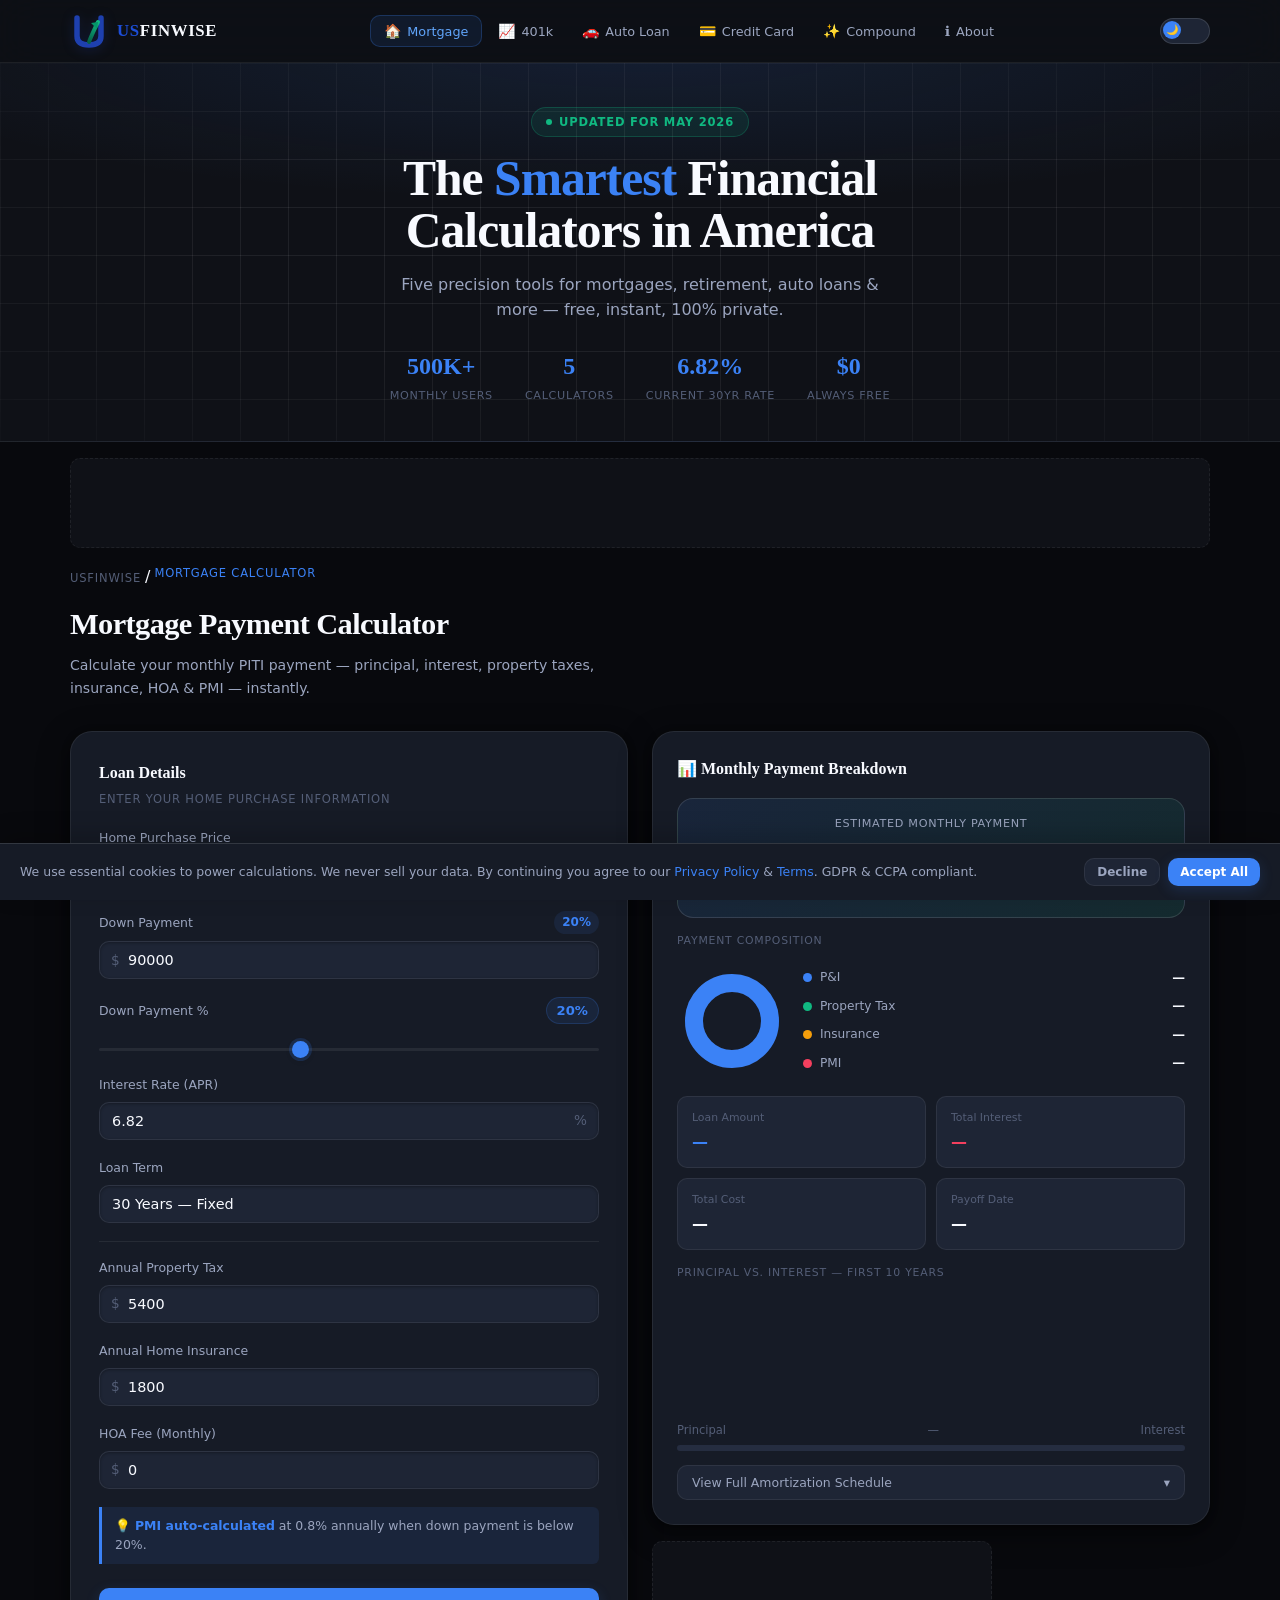
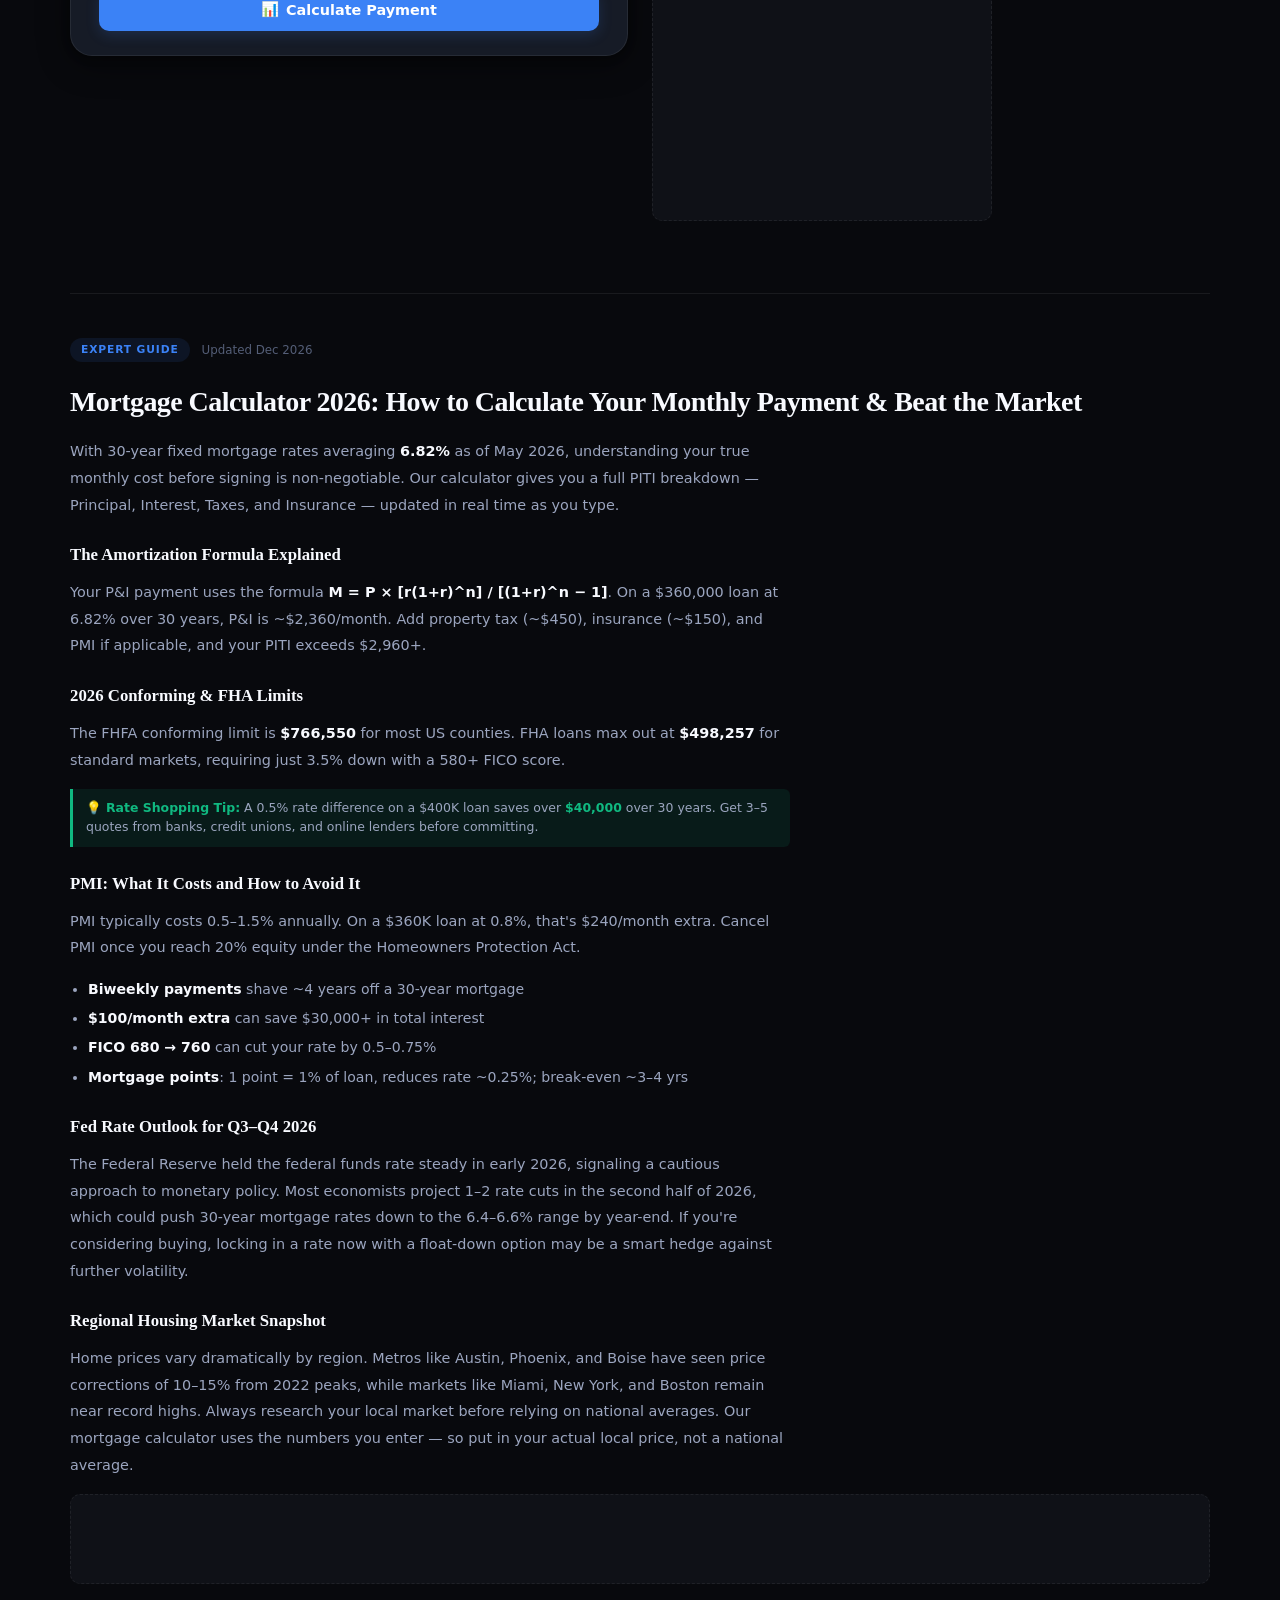
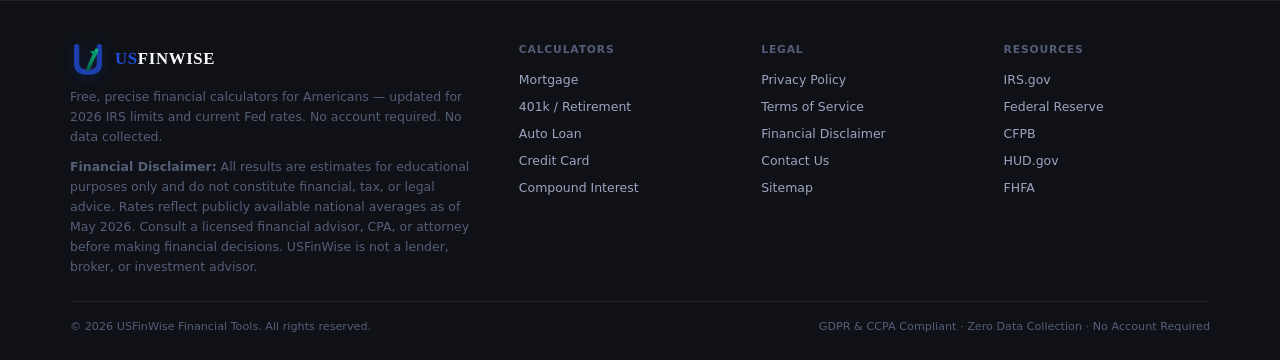
==== index.html @ 44cb0494 "fix FinancialService schema - remove invalid property" ====
<!DOCTYPE html>
<html lang="en" data-theme="dark">
<head>
<meta charset="UTF-8"/>
<link rel="dns-prefetch" href="https://www.googletagmanager.com"/>
<link rel="dns-prefetch" href="https://www.google-analytics.com"/>
<meta name="viewport" content="width=device-width,initial-scale=1.0"/>

<!-- ═══════════════════════════════════════════════════════
     SEO — Titles & descriptions updated dynamically by
     cms-bridge.js after fetching /data/site_data.json
═══════════════════════════════════════════════════════ -->
<title id="page-title">Mortgage Calculator May 2026 | USFinWise — Free US Financial Calculators</title>
<meta name="description" id="page-desc" content="Free mortgage calculator May 2026. Instant PITI payment, PMI &amp; amortization. Trusted by 500K+ Americans. No sign-up required."/>
<meta name="keywords" content="mortgage calculator 2026, 401k calculator, auto loan calculator, compound interest, credit card payoff, US financial calculator, PITI calculator, PMI calculator"/>
<meta name="robots" content="index,follow,max-snippet:-1,max-image-preview:large,max-video-preview:-1"/>
<meta name="author" content="USFinWise Financial Tools"/>
<meta name="theme-color" content="#0f1117"/>
<meta name="format-detection" content="telephone=no"/>

<!-- Open Graph -->
<meta property="og:type"        content="website"/>
<meta property="og:site_name"   content="USFinWise"/>
<meta property="og:title"       id="og-title"  content="USFinWise — Free US Financial Calculator Suite 2026"/>
<meta property="og:description" content="5-in-1 calculator suite: mortgage, 401k, auto loan, credit card payoff &amp; compound interest — free, instant, private."/>
<meta property="og:url"         content="https://usfinwise.com/"/>
<meta property="og:image"       content="https://usfinwise.com/og-image.png"/>
<meta property="og:image:width" content="1200"/>
<meta property="og:image:height"content="630"/>
<meta property="og:locale"      content="en_US"/>

<!-- Twitter Card -->
<meta name="twitter:card"        content="summary_large_image"/>
<meta name="twitter:site"        content="@usfinwise"/>
<meta name="twitter:creator"     content="@usfinwise"/>
<meta name="twitter:title"       id="tw-title" content="Free US Financial Calculators 2026 | USFinWise"/>
<meta name="twitter:description" content="Mortgage, 401k, auto loan, credit card &amp; compound interest — free, instant, no sign-up."/>
<meta name="twitter:image"       content="https://usfinwise.com/og-image.png"/>

<link rel="canonical" href="https://usfinwise.com/"/>
<link rel="sitemap" type="application/xml" title="Sitemap" href="/sitemap.xml"/>

<!-- ═══════════════════════════════════════════════════════
     STATIC JSON-LD — All 7 schemas. Static = Googlebot
     reads them without JS. Dynamic schema-inject updated
     per tab by calculator.js via updateSchema().
═══════════════════════════════════════════════════════ -->
<script type="application/ld+json">
{"@context":"https://schema.org","@type":"WebSite","name":"USFinWise","url":"https://usfinwise.com/","description":"Free US financial calculator suite — mortgage, 401k, auto loan, credit card payoff, compound interest.","inLanguage":"en-US","potentialAction":{"@type":"SearchAction","target":"https://usfinwise.com/?q={search_term_string}","query-input":"required name=search_term_string"}}
</script>
<script type="application/ld+json">
{"@context":"https://schema.org","@type":"Organization","name":"USFinWise Financial Tools","url":"https://usfinwise.com/","logo":"https://usfinwise.com/images/logo.png","sameAs":["https://twitter.com/usfinwise","https://linkedin.com/company/usfinwise","https://facebook.com/usfinwise"],"contactPoint":{"@type":"ContactPoint","contactType":"customer support","email":"hello@usfinwise.com","availableLanguage":"English"}}
</script>
<script type="application/ld+json">
{"@context":"https://schema.org","@type":"FinancialService","name":"USFinWise Financial Calculator Suite","url":"https://usfinwise.com/","description":"Free 5-in-1 US financial calculator suite: mortgage, 401k retirement, auto loan, credit card payoff, and compound interest. Updated May 2026.","areaServed":{"@type":"Country","name":"United States"},"hasOfferCatalog":{"@type":"OfferCatalog","name":"Financial Calculators","itemListElement":[{"@type":"Offer","itemOffered":{"@type":"Service","name":"Mortgage Calculator","url":"https://usfinwise.com/#mortgage"}},{"@type":"Offer","itemOffered":{"@type":"Service","name":"401k Retirement Calculator","url":"https://usfinwise.com/#retirement"}},{"@type":"Offer","itemOffered":{"@type":"Service","name":"Auto Loan Calculator","url":"https://usfinwise.com/#auto"}},{"@type":"Offer","itemOffered":{"@type":"Service","name":"Credit Card Payoff Calculator","url":"https://usfinwise.com/#credit-card"}},{"@type":"Offer","itemOffered":{"@type":"Service","name":"Compound Interest Calculator","url":"https://usfinwise.com/#compound"}}]}}
</script>
<script type="application/ld+json">
{"@context":"https://schema.org","@type":"SoftwareApplication","name":"USFinWise Financial Calculator Suite","url":"https://usfinwise.com/","applicationCategory":"FinanceApplication","operatingSystem":"Web, iOS, Android","offers":{"@type":"Offer","price":"0","priceCurrency":"USD"},"aggregateRating":{"@type":"AggregateRating","ratingValue":"4.9","ratingCount":"12847","bestRating":"5","worstRating":"1"},"author":{"@type":"Organization","name":"USFinWise Financial Tools"},"datePublished":"2024-01-01","dateModified":"2026-05-01","description":"Free 5-in-1 financial calculator suite for the US market.","featureList":["Mortgage PITI calculator with amortization schedule","401k retirement projection with employer match","Auto loan calculator with trade-in and sales tax","Credit card payoff with interest savings comparison","Compound interest visualizer with Rule of 72"]}
</script>
<script type="application/ld+json">
{"@context":"https://schema.org","@type":"FAQPage","mainEntity":[{"@type":"Question","name":"What is the current 30-year fixed mortgage rate in 2026?","acceptedAnswer":{"@type":"Answer","text":"The national average 30-year fixed mortgage rate is approximately 6.82% as of May 2026 per Freddie Mac PMMS. Your actual rate varies by credit score, down payment, and lender."}},{"@type":"Question","name":"How do I calculate my monthly mortgage payment?","acceptedAnswer":{"@type":"Answer","text":"Use M = P × [r(1+r)^n] / [(1+r)^n − 1], where P is the principal, r is monthly rate (APR ÷ 12), and n is total payments. Add monthly property tax, insurance, and PMI for full PITI."}},{"@type":"Question","name":"What is PMI and when is it required?","acceptedAnswer":{"@type":"Answer","text":"Private Mortgage Insurance is required when your down payment is below 20%. PMI runs 0.5–1.5% of the loan annually and can be cancelled once you reach 20% equity."}},{"@type":"Question","name":"What is the 2026 conforming loan limit?","acceptedAnswer":{"@type":"Answer","text":"The FHFA conforming loan limit for 2026 is $766,550 for most US counties. High-cost areas may reach $1,149,825. Loans above these limits are jumbo loans."}},{"@type":"Question","name":"What is the 2026 401k contribution limit?","acceptedAnswer":{"@type":"Answer","text":"The IRS 401(k) employee contribution limit for 2026 is $23,000. Workers 50+ may add a $7,500 catch-up for a $30,500 total. Combined employer + employee limit is $69,000."}}]}
</script>
<script type="application/ld+json" id="schema-breadcrumb">
{"@context":"https://schema.org","@type":"BreadcrumbList","itemListElement":[{"@type":"ListItem","position":1,"name":"USFinWise","item":"https://usfinwise.com/"},{"@type":"ListItem","position":2,"name":"Mortgage Calculator","item":"https://usfinwise.com/#mortgage"}]}
</script>
<script type="application/ld+json" id="schema-inject">
{"@context":"https://schema.org","@type":["WebApplication","FinancialService"],"name":"Mortgage Calculator 2026","url":"https://usfinwise.com/#mortgage","applicationCategory":"FinanceApplication","operatingSystem":"Web","offers":{"@type":"Offer","price":"0","priceCurrency":"USD"},"description":"Free US mortgage calculator 2026. Calculate monthly PITI, PMI, HOA, and amortization.","dateModified":"2026-05-01"}
</script>

<!-- ═══════════════════════════════════════════════════════
     FONTS — Non-blocking preload (prevents render-blocking)
═══════════════════════════════════════════════════════ -->

<!-- ═══════════════════════════════════════════════════════
     NETLIFY IDENTITY WIDGET
     MUST be in <head> to intercept invite/confirm hash tokens
     before the page finishes loading. Body placement = broken.
═══════════════════════════════════════════════════════ -->

<!-- ═══════════════════════════════════════════════════════
     MAIN STYLESHEET
═══════════════════════════════════════════════════════ -->
<link rel="stylesheet" href="assets/css/style.css"/>

</head>
<body>

<!-- ═══════════════════════════════════════════════════════
     SITE CONFIGURATION — Edit here, nowhere else.
     Read by both cms-bridge.js and calculator.js.
     CMS values always override these defaults at runtime.
═══════════════════════════════════════════════════════ -->
<script>
const CONFIG = {
  siteName:    "USFinWise",
  siteUrl:     "https://usfinwise.com",
  siteTagline: "Free US Financial Calculator Suite",
  adsense:     "ca-pub-XXXXXXXXXXXXXXXX", /* ← Replace with your AdSense Publisher ID */
  defaultRates: {
    mortgage:    6.82,   /* 30-yr fixed national avg, May 2026 */
    auto:        7.10,   /* new-car APR avg, May 2026          */
    creditCard:  24.99,  /* avg APR, May 2026                  */
    savings:     5.10,   /* HYSA avg, May 2026                 */
  },
  social: {
    twitter:   "https://twitter.com/usfinwise",
    linkedin:  "https://linkedin.com/company/usfinwise",
    facebook:  "https://facebook.com/usfinwise",
  },
  limits: { /* IRS 2026 figures — updated by Decap CMS each November */
    k401limit:    23000,
    k401catchup:  30500,
    iraLimit:     7000,
    hsaSingle:    4300,
    hsaFamily:    8550,
    conforming:   766550,
    fhaStd:       498257,
  },
};
</script>

<!-- ═══════════════════════════════════════════════════════
     COOKIE CONSENT BANNER (GDPR / CCPA)
═══════════════════════════════════════════════════════ -->
<div id="cookie" role="dialog" aria-label="Cookie consent" aria-live="polite">
  <p>
    We use essential cookies to power calculations. We never sell your data.
    By continuing you agree to our
    <a href="#" onclick="openLegal('privacy');return false">Privacy Policy</a> &amp;
    <a href="#" onclick="openLegal('terms');return false">Terms</a>.
    GDPR &amp; CCPA compliant.
  </p>
  <div class="cookie-btns">
    <button class="btn btn-ghost btn-sm" onclick="dismissCookie('reject')" aria-label="Decline optional cookies">Decline</button>
    <button class="btn btn-primary btn-sm" style="width:auto;margin:0" onclick="dismissCookie('accept')" aria-label="Accept all cookies">Accept All</button>
  </div>
</div>

<!-- ═══════════════════════════════════════════════════════
     NAVIGATION
═══════════════════════════════════════════════════════ -->
<nav id="navbar" role="navigation" aria-label="Main navigation">
  <div class="container nav-wrap">

    <!-- Logo -->
    <a class="logo" href="/" aria-label="USFinWise — Free US Financial Calculators">
      <svg class="logo-svg" width="38" height="38" viewBox="0 0 38 38" fill="none"
        xmlns="http://www.w3.org/2000/svg" role="img" aria-hidden="true">
        <title>USFinWise logo</title>
        <path d="M7 6 L7 24 Q7 33 19 33 Q31 33 31 24 L31 6"
          stroke="#1e40af" stroke-width="5.5" stroke-linecap="round" fill="none"/>
        <path d="M19 30 Q22 22 28 10"
          stroke="url(#nav-arrow-grad)" stroke-width="4" stroke-linecap="round" fill="none"/>
        <polygon points="28,10 21,11 27,17" fill="#059669"/>
        <defs>
          <linearGradient id="nav-arrow-grad" x1="19" y1="30" x2="28" y2="10" gradientUnits="userSpaceOnUse">
            <stop offset="0%" stop-color="#065f46"/>
            <stop offset="100%" stop-color="#10b981"/>
          </linearGradient>
        </defs>
      </svg>
      <div class="logo-text-wrap">
        <span class="logo-name"><span class="logo-us">US</span>FINWISE</span>
      </div>
    </a>

    <!-- Hamburger (mobile) -->
    <button class="hamburger" id="hbg" aria-label="Open navigation menu"
      aria-expanded="false" aria-controls="navTabs">
      <svg width="22" height="22" viewBox="0 0 22 22" fill="none" stroke="currentColor"
        stroke-width="1.8" stroke-linecap="round" aria-hidden="true" focusable="false">
        <title>Menu</title>
        <line x1="2" y1="6"  x2="20" y2="6"/>
        <line x1="2" y1="11" x2="20" y2="11"/>
        <line x1="2" y1="16" x2="20" y2="16"/>
      </svg>
    </button>

    <!-- Tab navigation -->
    <div class="nav-tabs" id="navTabs" role="tablist" aria-label="Calculator tools">
      <button class="nav-tab active" role="tab" aria-selected="true"
        data-tool="mortgage" onclick="openTool('mortgage',this)">
        <span class="t-ico" aria-hidden="true">🏠</span> Mortgage
      </button>
      <button class="nav-tab" role="tab" aria-selected="false"
        data-tool="ret" onclick="openTool('ret',this)">
        <span class="t-ico" aria-hidden="true">📈</span> 401k
      </button>
      <button class="nav-tab" role="tab" aria-selected="false"
        data-tool="auto" onclick="openTool('auto',this)">
        <span class="t-ico" aria-hidden="true">🚗</span> Auto Loan
      </button>
      <button class="nav-tab" role="tab" aria-selected="false"
        data-tool="cc" onclick="openTool('cc',this)">
        <span class="t-ico" aria-hidden="true">💳</span> Credit Card
      </button>
      <button class="nav-tab" role="tab" aria-selected="false"
        data-tool="ci" onclick="openTool('ci',this)">
        <span class="t-ico" aria-hidden="true">✨</span> Compound
      </button>
      <button class="nav-tab" role="tab" aria-selected="false"
        data-tool="about" onclick="openTool('about',this)">
        <span class="t-ico" aria-hidden="true">ℹ️</span> About
      </button>
    </div>

    <!-- Theme toggle -->
    <div class="nav-right">
      <label class="toggle-pill" aria-label="Toggle dark / light mode">
        <input type="checkbox" id="themeChk" onchange="toggleTheme()"/>
        <div class="toggle-track"></div>
        <div class="toggle-thumb" aria-hidden="true">
          <span id="themeIco">🌙</span>
        </div>
      </label>
    </div>

  </div>
</nav>

<!-- ═══════════════════════════════════════════════════════
     HERO
═══════════════════════════════════════════════════════ -->
<header class="hero" role="banner">
  <div class="container hero-inner">
    <div class="freshness-badge" role="note" aria-label="Content freshness">
      <span class="freshness-dot" aria-hidden="true"></span>
      <span id="freshnessText">Updated for May 2026</span>
    </div>
    <h1>The <span class="hl">Smartest</span> Financial<br>Calculators in America</h1>
    <p class="hero-sub" id="hero-subheading">
      Five precision tools for mortgages, retirement, auto loans &amp; more — free, instant, 100% private.
    </p>
    <dl class="hero-kpis" aria-label="Platform highlights">
      <div class="kpi" role="group" aria-label="Monthly users">
        <dt class="kpi-n" id="heroUsers">500K+</dt>
        <dd class="kpi-l">Monthly Users</dd>
      </div>
      <div class="kpi" role="group" aria-label="Number of calculators">
        <dt class="kpi-n">5</dt>
        <dd class="kpi-l">Calculators</dd>
      </div>
      <div class="kpi" role="group" aria-label="Current 30-year mortgage rate">
        <dt class="kpi-n" id="heroRate">6.82%</dt>
        <dd class="kpi-l">Current 30yr Rate</dd>
      </div>
      <div class="kpi" role="group" aria-label="Cost to use">
        <dt class="kpi-n">$0</dt>
        <dd class="kpi-l">Always Free</dd>
      </div>
    </dl>
  </div>
</header>

<!-- ADSENSE_ZONE_1 (Top Leaderboard 728×90) -->
<!-- <ins class="adsbygoogle" data-ad-client="ca-pub-XXXXXXXXXXXXXXXX" data-ad-slot="SLOT_TOP" data-ad-format="auto" data-full-width-responsive="true"></ins><script>(adsbygoogle=window.adsbygoogle||[]).push({});</script> -->
<div class="container">
  <div class="ad-zone" aria-hidden="true"><!-- ADSENSE_ZONE_1 — Leaderboard 728×90 --></div>
</div>

<!-- ═══════════════════════════════════════════════════════
     MAIN — 5-in-1 Calculator Suite
═══════════════════════════════════════════════════════ -->
<main class="container" id="main" role="main">

<!-- ────────────────────────────────────────────────────
     TOOL 1: MORTGAGE CALCULATOR
──────────────────────────────────────────────────── -->
<section id="t-mortgage" class="tool active" role="tabpanel" aria-labelledby="tab-mortgage">
  <div class="tool-header">
    <nav class="bc" aria-label="Breadcrumb">
      <ol>
        <li><a href="/">USFinWise</a></li>
        <li aria-hidden="true"> / </li>
        <li aria-current="page">Mortgage Calculator</li>
      </ol>
    </nav>
    <h2 id="tab-mortgage">Mortgage Payment Calculator</h2>
    <p>Calculate your monthly PITI payment — principal, interest, property taxes, insurance, HOA &amp; PMI — instantly.</p>
  </div>

  <div class="grid-2">
    <!-- INPUT CARD -->
    <div class="card">
      <h3 class="card-hd">Loan Details</h3>
      <p class="card-sub">Enter your home purchase information</p>

      <div class="field">
        <div class="field-label"><label for="m-price">Home Purchase Price</label></div>
        <div class="inp-wrap has-pre">
          <span class="inp-pre" aria-hidden="true">$</span>
          <input type="number" id="m-price" value="450000" min="50000" max="5000000" step="1000"
            aria-label="Home purchase price in dollars"
            oninput="syncDownPct()"/>
        </div>
      </div>

      <div class="field">
        <div class="field-label">
          <label for="m-down">Down Payment</label>
          <span class="unit" id="m-down-pct-display" aria-live="polite" aria-label="Down payment percentage">20%</span>
        </div>
        <div class="inp-wrap has-pre">
          <span class="inp-pre" aria-hidden="true">$</span>
          <input type="number" id="m-down" value="90000" min="0" step="500"
            aria-label="Down payment in dollars"
            oninput="syncFromDown()"/>
        </div>
      </div>

      <div class="slider-field">
        <div class="slider-header">
          <label class="slider-label" for="m-dp-sl" id="dp-sl-label">Down Payment %</label>
          <span class="slider-val" id="m-dp-pct-sl" aria-live="polite">20%</span>
        </div>
        <input type="range" id="m-dp-sl" min="0" max="50" step="0.5" value="20"
          aria-labelledby="dp-sl-label"
          aria-valuemin="0" aria-valuemax="50" aria-valuenow="20" aria-valuetext="20 percent"
          oninput="syncFromSlider()"/>
      </div>

      <div class="field">
        <div class="field-label"><label for="m-rate">Interest Rate (APR)</label></div>
        <div class="inp-wrap has-suf">
          <input type="number" id="m-rate" value="6.82" min="0.5" max="25" step="0.05"
            aria-label="Annual mortgage interest rate as a percentage"
            />
          <span class="inp-suf" aria-hidden="true">%</span>
        </div>
      </div>

      <div class="field">
        <div class="field-label"><label for="m-term">Loan Term</label></div>
        <select id="m-term" aria-label="Mortgage loan term" >
          <option value="30" selected>30 Years — Fixed</option>
          <option value="20">20 Years — Fixed</option>
          <option value="15">15 Years — Fixed</option>
          <option value="10">10 Years — Fixed</option>
        </select>
      </div>

      <div class="divider" role="separator"></div>

      <div class="field">
        <div class="field-label"><label for="m-tax">Annual Property Tax</label></div>
        <div class="inp-wrap has-pre">
          <span class="inp-pre" aria-hidden="true">$</span>
          <input type="number" id="m-tax" value="5400" min="0" step="100"
            aria-label="Annual property tax in dollars" />
        </div>
      </div>

      <div class="field">
        <div class="field-label"><label for="m-ins">Annual Home Insurance</label></div>
        <div class="inp-wrap has-pre">
          <span class="inp-pre" aria-hidden="true">$</span>
          <input type="number" id="m-ins" value="1800" min="0" step="50"
            aria-label="Annual homeowner's insurance in dollars" />
        </div>
      </div>

      <div class="field">
        <div class="field-label"><label for="m-hoa">HOA Fee (Monthly)</label></div>
        <div class="inp-wrap has-pre">
          <span class="inp-pre" aria-hidden="true">$</span>
          <input type="number" id="m-hoa" value="0" min="0" step="10"
            aria-label="Monthly HOA fee in dollars" />
        </div>
      </div>

      <div class="tip" role="note">
        <span aria-hidden="true">💡</span>
        <strong>PMI auto-calculated</strong> at 0.8% annually when down payment is below 20%.
      </div>

      <button class="btn btn-primary mt-3" onclick="calcMortgage()" aria-label="Calculate mortgage payment">
        <span aria-hidden="true">📊</span> Calculate Payment
      </button>
    </div>

    <!-- RESULTS PANEL -->
    <div>
      <div class="results" id="m-results" aria-live="polite" aria-atomic="false" aria-label="Mortgage calculation results">
        <h3 class="results-label"><span aria-hidden="true">📊</span> Monthly Payment Breakdown</h3>

        <div class="res-primary">
          <div class="res-label">Estimated Monthly Payment</div>
          <div class="res-amount" id="m-monthly" aria-label="Monthly payment total">$—</div>
          <div class="res-sub">Principal · Interest · Tax · Insurance</div>
        </div>

        <!-- Donut chart -->
        <div class="chart-section">
          <h4 class="chart-title">Payment Composition</h4>
          <div class="donut-row">
            <svg class="donut-svg" width="110" height="110" viewBox="0 0 110 110"
              role="img" aria-labelledby="donut-chart-title donut-chart-desc">
              <title id="donut-chart-title">Mortgage payment breakdown</title>
              <desc id="donut-chart-desc">Donut chart showing proportion of principal &amp; interest, property tax, insurance, and PMI in your monthly mortgage payment.</desc>
              <circle cx="55" cy="55" r="38" fill="none" stroke="var(--bg4)" stroke-width="18" aria-hidden="true"/>
              <circle id="d-pi"  cx="55" cy="55" r="38" fill="none" stroke="var(--acc)" stroke-width="18" stroke-dasharray="238.76" stroke-dashoffset="0"      stroke-linecap="butt" transform="rotate(-90 55 55)" style="transition:stroke-dashoffset .5s var(--ease)" aria-hidden="true"/>
              <circle id="d-tax" cx="55" cy="55" r="38" fill="none" stroke="var(--grn)" stroke-width="18" stroke-dasharray="238.76" stroke-dashoffset="238.76" stroke-linecap="butt" transform="rotate(-90 55 55)" style="transition:stroke-dashoffset .5s var(--ease)" aria-hidden="true"/>
              <circle id="d-ins" cx="55" cy="55" r="38" fill="none" stroke="var(--ylw)" stroke-width="18" stroke-dasharray="238.76" stroke-dashoffset="238.76" stroke-linecap="butt" transform="rotate(-90 55 55)" style="transition:stroke-dashoffset .5s var(--ease)" aria-hidden="true"/>
              <circle id="d-pmi" cx="55" cy="55" r="38" fill="none" stroke="var(--red)" stroke-width="18" stroke-dasharray="238.76" stroke-dashoffset="238.76" stroke-linecap="butt" transform="rotate(-90 55 55)" style="transition:stroke-dashoffset .5s var(--ease)" aria-hidden="true"/>
            </svg>
            <dl class="donut-legend" aria-label="Payment breakdown legend">
              <div class="leg-item"><div class="leg-dot" style="background:var(--acc)" aria-label="Blue: Principal and Interest"></div><dt class="leg-text">P&amp;I</dt><dd class="leg-val" id="l-pi">—</dd></div>
              <div class="leg-item"><div class="leg-dot" style="background:var(--grn)" aria-label="Green: Property Tax"></div><dt class="leg-text">Property Tax</dt><dd class="leg-val" id="l-tax">—</dd></div>
              <div class="leg-item"><div class="leg-dot" style="background:var(--ylw)" aria-label="Yellow: Insurance"></div><dt class="leg-text">Insurance</dt><dd class="leg-val" id="l-ins">—</dd></div>
              <div class="leg-item"><div class="leg-dot" style="background:var(--red)" aria-label="Red: PMI"></div><dt class="leg-text">PMI</dt><dd class="leg-val" id="l-pmi">—</dd></div>
            </dl>
          </div>
        </div>

        <dl class="stats-grid" aria-label="Mortgage summary">
          <div class="stat"><dt class="stat-label">Loan Amount</dt><dd class="stat-value blue" id="m-loan">—</dd></div>
          <div class="stat"><dt class="stat-label">Total Interest</dt><dd class="stat-value red" id="m-total-int">—</dd></div>
          <div class="stat"><dt class="stat-label">Total Cost</dt><dd class="stat-value" id="m-total-cost">—</dd></div>
          <div class="stat"><dt class="stat-label">Payoff Date</dt><dd class="stat-value" id="m-payoff-date">—</dd></div>
        </dl>

        <!-- Bar chart -->
        <div class="chart-section">
          <h4 class="chart-title">Principal vs. Interest — First 10 Years</h4>
          <div class="bar-chart-wrap">
            <div class="bar-row" id="m-bar-row" role="img" aria-label="Annual principal vs interest bar chart"></div>
            <div class="bar-xl" id="m-bar-xl" aria-hidden="true"></div>
          </div>
        </div>

        <!-- Progress bar -->
        <div class="prog-wrap">
          <div class="prog-header" aria-hidden="true">
            <span>Principal</span><span id="m-prin-pct">—</span><span>Interest</span>
          </div>
          <div class="prog-bar" id="m-prog-bar-wrap" role="progressbar"
            aria-label="Principal as percentage of total cost"
            aria-valuenow="0" aria-valuemin="0" aria-valuemax="100">
            <div class="prog-fill" id="m-prin-bar" style="width:0%"></div>
          </div>
        </div>

        <!-- Amortization schedule -->
        <button class="amort-toggle mt-3" id="m-amort-btn"
          onclick="toggleAmort()" aria-expanded="false" aria-controls="m-amort-wrap">
          <span>View Full Amortization Schedule</span>
          <span id="m-amort-arrow" aria-hidden="true">▾</span>
        </button>
        <div class="amort-wrap hide" id="m-amort-wrap" role="region" aria-label="Month-by-month amortization schedule">
          <table aria-label="Amortization schedule">
            <thead>
              <tr>
                <th scope="col" abbr="Month">#</th>
                <th scope="col">Payment</th>
                <th scope="col">Principal</th>
                <th scope="col">Interest</th>
                <th scope="col">Balance</th>
              </tr>
            </thead>
            <tbody id="m-amort-body"></tbody>
          </table>
        </div>
      </div>

      <!-- ADSENSE_ZONE_2 (Rectangle 336×280) -->
      <!-- <ins class="adsbygoogle" data-ad-client="ca-pub-XXXXXXXXXXXXXXXX" data-ad-slot="SLOT_MID" data-ad-format="rectangle"></ins><script>(adsbygoogle=window.adsbygoogle||[]).push({});</script> -->
      <div class="ad-zone mt-4" aria-hidden="true" style="max-width:340px;min-height:280px"><!-- ADSENSE_ZONE_2 —  Rectangle 336×280 --></div>
    </div>
  </div><!-- /grid-2 -->

  <!-- SEO Article — Mortgage -->
  <article class="seo-art" aria-label="Mortgage calculator expert guide">
    <div class="art-meta">
      <span class="art-tag">Expert Guide</span>
      <time class="art-date" id="m-art-date" datetime="2026-05-01">Updated May 2026 · 9 min read</time>
    </div>
    <h2 class="art-title">Mortgage Calculator 2026: How to Calculate Your Monthly Payment &amp; Beat the Market</h2>
    <div class="art-body">
      <p>With 30-year fixed mortgage rates averaging <strong>6.82%</strong> as of May 2026, understanding your true monthly cost before signing is non-negotiable. Our calculator gives you a full PITI breakdown — Principal, Interest, Taxes, and Insurance — updated in real time as you type.</p>
      <h3>The Amortization Formula Explained</h3>
      <p>Your P&amp;I payment uses the formula <strong>M = P × [r(1+r)^n] / [(1+r)^n − 1]</strong>. On a $360,000 loan at 6.82% over 30 years, P&amp;I is ~$2,360/month. Add property tax (~$450), insurance (~$150), and PMI if applicable, and your PITI exceeds $2,960+.</p>
      <h3>2026 Conforming &amp; FHA Limits</h3>
      <p>The FHFA conforming limit is <strong>$766,550</strong> for most US counties. FHA loans max out at <strong>$498,257</strong> for standard markets, requiring just 3.5% down with a 580+ FICO score.</p>
      <div class="tip green" role="note">
        <span aria-hidden="true">💡</span>
        <strong>Rate Shopping Tip:</strong> A 0.5% rate difference on a $400K loan saves over <strong>$40,000</strong> over 30 years. Get 3–5 quotes from banks, credit unions, and online lenders before committing.
      </div>
      <h3>PMI: What It Costs and How to Avoid It</h3>
      <p>PMI typically costs 0.5–1.5% annually. On a $360K loan at 0.8%, that's $240/month extra. Cancel PMI once you reach 20% equity under the Homeowners Protection Act.</p>
      <ul>
        <li><strong>Biweekly payments</strong> shave ~4 years off a 30-year mortgage</li>
        <li><strong>$100/month extra</strong> can save $30,000+ in total interest</li>
        <li><strong>FICO 680 → 760</strong> can cut your rate by 0.5–0.75%</li>
        <li><strong>Mortgage points</strong>: 1 point = 1% of loan, reduces rate ~0.25%; break-even ~3–4 yrs</li>
      </ul>
      <h3>Fed Rate Outlook for Q3–Q4 2026</h3>
      <p>The Federal Reserve held the federal funds rate steady in early 2026, signaling a cautious approach to monetary policy. Most economists project 1–2 rate cuts in the second half of 2026, which could push 30-year mortgage rates down to the 6.4–6.6% range by year-end. If you're considering buying, locking in a rate now with a float-down option may be a smart hedge against further volatility.</p>
      <h3>Regional Housing Market Snapshot</h3>
      <p>Home prices vary dramatically by region. Metros like Austin, Phoenix, and Boise have seen price corrections of 10–15% from 2022 peaks, while markets like Miami, New York, and Boston remain near record highs. Always research your local market before relying on national averages. Our mortgage calculator uses the numbers you enter — so put in your actual local price, not a national average.</p>
    </div>
  </article>
</section>

<!-- ────────────────────────────────────────────────────
     TOOL 2: 401k / RETIREMENT CALCULATOR
──────────────────────────────────────────────────── -->
<section id="t-ret" class="tool" role="tabpanel" aria-labelledby="tab-ret">
  <div class="tool-header">
    <nav class="bc" aria-label="Breadcrumb"><ol><li><a href="/">USFinWise</a></li><li aria-hidden="true"> / </li><li aria-current="page">401k Calculator</li></ol></nav>
    <h2 id="tab-ret">401k / Retirement Calculator</h2>
    <p>Project your nest egg with compound growth, employer match &amp; 2026 IRS contribution limits.</p>
  </div>
  <div class="grid-2">
    <div class="card">
      <h3 class="card-hd">Your Retirement Profile</h3>
      <p class="card-sub">2026 IRS Limits Auto-Applied</p>
      <div class="field"><div class="field-label"><label for="r-age">Current Age</label></div>
        <input type="number" id="r-age" value="32" min="18" max="70" aria-label="Your current age" /></div>
      <div class="field"><div class="field-label"><label for="r-ret-age">Retirement Age</label></div>
        <input type="number" id="r-ret-age" value="65" min="40" max="80" aria-label="Planned retirement age" /></div>
      <div class="field"><div class="field-label"><label for="r-bal">Current 401k Balance</label></div>
        <div class="inp-wrap has-pre"><span class="inp-pre" aria-hidden="true">$</span>
        <input type="number" id="r-bal" value="38000" min="0" aria-label="Current 401k balance" /></div></div>
      <div class="field"><div class="field-label"><label for="r-sal">Annual Salary</label></div>
        <div class="inp-wrap has-pre"><span class="inp-pre" aria-hidden="true">$</span>
        <input type="number" id="r-sal" value="90000" min="0" aria-label="Annual salary" /></div></div>
      <div class="slider-field">
        <div class="slider-header"><label class="slider-label" for="r-contrib">Your Contribution %</label><span class="slider-val" id="r-contrib-disp">10%</span></div>
        <input type="range" id="r-contrib" min="1" max="25" step="0.5" value="10" aria-valuemin="1" aria-valuemax="25" aria-valuenow="10" oninput="updateSV('r-contrib','r-contrib-disp','%')"/>
      </div>
      <div class="slider-field">
        <div class="slider-header"><label class="slider-label" for="r-match">Employer Match %</label><span class="slider-val" id="r-match-disp">4%</span></div>
        <input type="range" id="r-match" min="0" max="15" step="0.5" value="4" aria-valuemin="0" aria-valuemax="15" aria-valuenow="4" oninput="updateSV('r-match','r-match-disp','%')"/>
      </div>
      <div class="slider-field">
        <div class="slider-header"><label class="slider-label" for="r-return">Expected Annual Return</label><span class="slider-val" id="r-return-disp">7%</span></div>
        <input type="range" id="r-return" min="1" max="14" step="0.5" value="7" aria-valuemin="1" aria-valuemax="14" aria-valuenow="7" oninput="updateSV('r-return','r-return-disp','%')"/>
      </div>
      <div class="slider-field">
        <div class="slider-header"><label class="slider-label" for="r-inf">Inflation Rate</label><span class="slider-val" id="r-inf-disp">2.5%</span></div>
        <input type="range" id="r-inf" min="0" max="8" step="0.1" value="2.5" aria-valuemin="0" aria-valuemax="8" aria-valuenow="2.5" oninput="updateSV('r-inf','r-inf-disp','%')"/>
      </div>
      <div class="tip" role="note" id="irs-401k-tip">
        <span aria-hidden="true">💡</span> 2026 IRS limit: <strong>$23,000</strong> employee contribution ($30,500 if age 50+). Catch-up contributions available.
      </div>
      <button class="btn btn-primary mt-3" onclick="calcRet()" aria-label="Calculate retirement savings">
        <span aria-hidden="true">📈</span> Calculate Retirement
      </button>
    </div>
    <div>
      <div class="results" aria-live="polite" aria-label="Retirement calculation results">
        <h3 class="results-label"><span aria-hidden="true">📈</span> Retirement Projection</h3>
        <div class="res-primary">
          <div class="res-label">Projected Nest Egg at Retirement</div>
          <div class="res-amount" id="r-nest">$—</div>
          <div class="res-sub" id="r-infl-adj">— in today's dollars</div>
        </div>
        <dl class="stats-grid">
          <div class="stat"><dt class="stat-label">You Contribute</dt><dd class="stat-value blue" id="r-you">—</dd></div>
          <div class="stat"><dt class="stat-label">Employer Adds</dt><dd class="stat-value green" id="r-emp">—</dd></div>
          <div class="stat"><dt class="stat-label">Investment Growth</dt><dd class="stat-value green" id="r-growth">—</dd></div>
          <div class="stat"><dt class="stat-label">Years Invested</dt><dd class="stat-value" id="r-yrs">—</dd></div>
        </dl>
        <div class="chart-section">
          <h4 class="chart-title">Portfolio Growth Over Time</h4>
          <div class="bar-chart-wrap">
            <div class="bar-row" id="r-bar" role="img" aria-label="Retirement portfolio growth chart" style="height:120px"></div>
            <div class="bar-xl" id="r-bar-xl" aria-hidden="true"></div>
          </div>
        </div>
        <div class="prog-wrap">
          <div class="prog-header" aria-hidden="true"><span>Deposits</span><span id="r-dep-pct">—</span><span>Growth</span></div>
          <div class="prog-bar" role="progressbar" aria-label="Deposits vs growth" aria-valuenow="0" aria-valuemin="0" aria-valuemax="100">
            <div class="prog-fill" id="r-dep-bar" style="width:0%"></div>
          </div>
        </div>
        <dl class="stats-grid">
          <div class="stat"><dt class="stat-label">Monthly Withdrawal (4% Rule)</dt><dd class="stat-value green" id="r-draw">—</dd></div>
          <div class="stat"><dt class="stat-label">Savings Rate</dt><dd class="stat-value" id="r-savrate">—</dd></div>
        </dl>
        <div class="tip green mt-3" role="note">
          <span aria-hidden="true">💡</span> The <strong>4% rule</strong>: withdraw 4% of your nest egg annually. Historically sustains a 30+ year retirement.
        </div>
      </div>
      <article class="seo-art">
        <div class="art-meta"><span class="art-tag">Retirement Planning</span><time class="art-date" id="r-art-date" datetime="2026-05-01">Updated May 2026</time></div>
        <h2 class="art-title">Maximizing Your 401k in 2026: IRS Limits, Employer Match &amp; Compound Growth</h2>
        <div class="art-body">
          <p>For 2026, the IRS raised the 401(k) employee contribution limit to <strong>$23,000</strong> ($30,500 for 50+). Combined with employer match and decades of tax-deferred compounding, a 401k is the most powerful wealth tool available to most Americans.</p>
          <h3>Never Leave Employer Match on the Table</h3>
          <p>At 4% match on a $90,000 salary, that's $3,600/year in free money. Compounded at 7% over 33 years, the match alone grows to over $480,000. Always contribute enough to capture the full match first.</p>
          <h3>Traditional vs. Roth 401k: Which Is Right for You in 2026?</h3>
      <p>Traditional 401k contributions are pre-tax — you reduce your taxable income now and pay taxes on withdrawals in retirement. Roth 401k contributions are after-tax — you pay taxes now but withdrawals in retirement are completely tax-free. The right choice depends on whether you expect to be in a higher or lower tax bracket in retirement. For most workers under 40 in 2026, the Roth 401k is often the better long-term choice.</p>
      <h3>The Backdoor Roth IRA Strategy</h3>
      <p>High earners above the Roth IRA income limit ($161,000 single / $240,000 married in 2026) can still access Roth tax benefits through the "backdoor Roth" strategy: make a non-deductible Traditional IRA contribution and immediately convert it to a Roth IRA. This legal strategy is available to anyone regardless of income.</p>
      <h3>2026 IRS Contribution Limits Summary</h3>
      <ul>
        <li><strong>401k employee limit:</strong> $23,000 ($30,500 if age 50+)</li>
        <li><strong>IRA limit:</strong> $7,000 ($8,000 if age 50+)</li>
        <li><strong>HSA — individual:</strong> $4,300 | <strong>family:</strong> $8,550</li>
        <li><strong>Combined 401k employer + employee:</strong> $69,000</li>
      </ul>
        </div>
      </article>
    </div>
  </div>
</section>

<!-- ────────────────────────────────────────────────────
     TOOL 3: AUTO LOAN CALCULATOR
──────────────────────────────────────────────────── -->
<section id="t-auto" class="tool" role="tabpanel" aria-labelledby="tab-auto">
  <div class="tool-header">
    <nav class="bc" aria-label="Breadcrumb"><ol><li><a href="/">USFinWise</a></li><li aria-hidden="true"> / </li><li aria-current="page">Auto Loan Calculator</li></ol></nav>
    <h2 id="tab-auto">Auto Loan Calculator</h2>
    <p>Find your true monthly payment — including trade-in value, sales tax, and dealer fees.</p>
  </div>
  <div class="grid-2">
    <div class="card">
      <h3 class="card-hd">Vehicle &amp; Financing</h3>
      <p class="card-sub">All true costs included</p>
      <div class="field"><div class="field-label"><label for="a-price">Vehicle Price</label></div>
        <div class="inp-wrap has-pre"><span class="inp-pre" aria-hidden="true">$</span><input type="number" id="a-price" value="38000" min="500" aria-label="Vehicle price" /></div></div>
      <div class="field"><div class="field-label"><label for="a-down">Down Payment</label></div>
        <div class="inp-wrap has-pre"><span class="inp-pre" aria-hidden="true">$</span><input type="number" id="a-down" value="5000" min="0" aria-label="Down payment" /></div></div>
      <div class="field"><div class="field-label"><label for="a-trade">Trade-In Value</label></div>
        <div class="inp-wrap has-pre"><span class="inp-pre" aria-hidden="true">$</span><input type="number" id="a-trade" value="7000" min="0" aria-label="Trade-in value" /></div></div>
      <div class="field"><div class="field-label"><label for="a-rate">APR</label></div>
        <div class="inp-wrap has-suf"><input type="number" id="a-rate" value="7.10" min="0" max="30" step="0.1" aria-label="Auto loan APR" /><span class="inp-suf" aria-hidden="true">%</span></div></div>
      <div class="field"><div class="field-label"><label for="a-term">Loan Term</label></div>
        <select id="a-term" aria-label="Auto loan term in months" >
          <option value="24">24 Months (2 yrs)</option>
          <option value="36">36 Months (3 yrs)</option>
          <option value="48">48 Months (4 yrs)</option>
          <option value="60" selected>60 Months (5 yrs)</option>
          <option value="72">72 Months (6 yrs)</option>
          <option value="84">84 Months (7 yrs)</option>
        </select></div>
      <div class="field"><div class="field-label"><label for="a-tax">Sales Tax Rate</label></div>
        <div class="inp-wrap has-suf"><input type="number" id="a-tax" value="6.5" min="0" max="15" step="0.1" aria-label="Sales tax rate" /><span class="inp-suf" aria-hidden="true">%</span></div></div>
      <div class="field"><div class="field-label"><label for="a-fees">Dealer Fees + Registration</label></div>
        <div class="inp-wrap has-pre"><span class="inp-pre" aria-hidden="true">$</span><input type="number" id="a-fees" value="1200" min="0" aria-label="Dealer fees and registration" /></div></div>
      <button class="btn btn-primary mt-3" onclick="calcAuto()" aria-label="Calculate auto loan payment">
        <span aria-hidden="true">🚗</span> Calculate Payment
      </button>
    </div>
    <div>
      <div class="results" aria-live="polite" aria-label="Auto loan results">
        <h3 class="results-label"><span aria-hidden="true">🚗</span> Auto Loan Breakdown</h3>
        <div class="res-primary">
          <div class="res-label">Monthly Payment</div>
          <div class="res-amount" id="a-monthly">$—</div>
          <div class="res-sub" id="a-term-lbl">— months at —% APR</div>
        </div>
        <dl class="stats-grid">
          <div class="stat"><dt class="stat-label">Total Loan Amount</dt><dd class="stat-value blue" id="a-loan">—</dd></div>
          <div class="stat"><dt class="stat-label">Total Interest</dt><dd class="stat-value red" id="a-int">—</dd></div>
          <div class="stat"><dt class="stat-label">Total Vehicle Cost</dt><dd class="stat-value" id="a-total">—</dd></div>
          <div class="stat"><dt class="stat-label">Sales Tax Added</dt><dd class="stat-value" id="a-taxamt">—</dd></div>
        </dl>
        <div class="prog-wrap">
          <div class="prog-header" aria-hidden="true"><span>Principal</span><span id="a-prin-pct">—</span><span>Interest</span></div>
          <div class="prog-bar" role="progressbar" aria-label="Principal vs interest" aria-valuenow="0" aria-valuemin="0" aria-valuemax="100">
            <div class="prog-fill" id="a-prin-bar" style="width:0%"></div>
          </div>
        </div>
        <div class="tip red" role="note"><span aria-hidden="true">⚠️</span> <strong>72–84 month loans:</strong> You'll likely owe more than the car's value for 2–3 years. Gap insurance is strongly recommended.</div>
      </div>
      <article class="seo-art">
        <div class="art-meta"><span class="art-tag">Auto Finance</span><time class="art-date" id="a-art-date" datetime="2026-05-01">Updated May 2026</time></div>
        <h2 class="art-title">Auto Loan Calculator 2026: Get the Best Rate &amp; Avoid Dealer Traps</h2>
        <div class="art-body">
          <p>Average new vehicle prices crossed <strong>$48,500</strong> in early 2026 and average APR for new-car loans sits at <strong>7.10%</strong> for prime borrowers. Knowing your true cost — including trade-in, tax, and dealer fees — is your strongest negotiating tool.</p>
          <h3>Get Pre-Approved Before You Walk In</h3>
          <p>Pre-approval from your bank or credit union eliminates dealer financing markup (the "dealer reserve"). Always negotiate car price separately from financing.</p>
          <h3>New vs. Used: Which Loan Is Better in 2026?</h3>
      <p>New car loans typically carry lower APRs than used car loans — often 1–2% lower. However, new vehicles depreciate 15–25% in their first year. A certified pre-owned (CPO) vehicle that is 2–3 years old offers a middle ground: lower price, lower depreciation risk, and manufacturer-backed warranty. Use our auto loan calculator to compare the true cost of new vs. used before you decide.</p>
      <h3>How Your Credit Score Affects Your Auto Rate</h3>
      <ul>
        <li><strong>Super Prime (781–850):</strong> ~4.5–5.5% APR</li>
        <li><strong>Prime (661–780):</strong> ~6.5–7.5% APR</li>
        <li><strong>Near Prime (601–660):</strong> ~9–11% APR</li>
        <li><strong>Subprime (501–600):</strong> ~13–17% APR</li>
        <li><strong>Deep Subprime (below 500):</strong> ~18–25%+ APR</li>
      </ul>
      <p>Improving your credit score before applying for an auto loan can save you thousands. Even moving from Near Prime to Prime can cut your monthly payment by $50–$100 on a typical loan.</p>
        </div>
      </article>
    </div>
  </div>
</section>

<!-- ────────────────────────────────────────────────────
     TOOL 4: CREDIT CARD PAYOFF CALCULATOR
──────────────────────────────────────────────────── -->
<section id="t-cc" class="tool" role="tabpanel" aria-labelledby="tab-cc">
  <div class="tool-header">
    <nav class="bc" aria-label="Breadcrumb"><ol><li><a href="/">USFinWise</a></li><li aria-hidden="true"> / </li><li aria-current="page">Credit Card Payoff</li></ol></nav>
    <h2 id="tab-cc">Credit Card Payoff Calculator</h2>
    <p>See exactly how much interest you save and how many months sooner you'll be debt-free.</p>
  </div>
  <div class="grid-2">
    <div class="card">
      <h3 class="card-hd">Card Details</h3>
      <p class="card-sub">Minimum vs. accelerated payoff</p>
      <div class="field"><div class="field-label"><label for="c-bal">Current Balance</label></div>
        <div class="inp-wrap has-pre"><span class="inp-pre" aria-hidden="true">$</span><input type="number" id="c-bal" value="9200" min="1" aria-label="Credit card balance" /></div></div>
      <div class="field"><div class="field-label"><label for="c-apr">APR</label></div>
        <div class="inp-wrap has-suf"><input type="number" id="c-apr" value="24.99" min="0" max="50" step="0.01" aria-label="Credit card APR" /><span class="inp-suf" aria-hidden="true">%</span></div></div>
      <div class="field"><div class="field-label"><label for="c-min">Minimum Payment</label></div>
        <div class="inp-wrap has-pre"><span class="inp-pre" aria-hidden="true">$</span><input type="number" id="c-min" value="184" min="1" aria-label="Minimum monthly payment" /></div></div>
      <div class="field"><div class="field-label"><label for="c-extra">Extra Monthly Payment</label></div>
        <div class="inp-wrap has-pre"><span class="inp-pre" aria-hidden="true">$</span><input type="number" id="c-extra" value="250" min="0" aria-label="Extra payment per month" /></div></div>
      <div class="tip" role="note"><span aria-hidden="true">💡</span> Average US credit card APR reached <strong>~27%</strong> in early 2026. Paying more is the highest-return investment you can make.</div>
      <button class="btn btn-primary mt-3" onclick="calcCC()" aria-label="Calculate credit card payoff">
        <span aria-hidden="true">💳</span> Calculate Payoff
      </button>
    </div>
    <div>
      <div class="results" aria-live="polite" aria-label="Credit card payoff results">
        <h3 class="results-label"><span aria-hidden="true">💳</span> Payoff Comparison</h3>
        <div class="stats-grid">
          <div class="stat" style="border-color:var(--red)">
            <div class="stat-label">Minimum Only</div>
            <div class="stat-value red" id="c-min-mo">—</div>
            <div class="stat-label" style="margin-top:8px">Interest Paid</div>
            <div class="stat-value red" id="c-min-int">—</div>
          </div>
          <div class="stat" style="border-color:var(--grn)">
            <div class="stat-label">With Extra Payment</div>
            <div class="stat-value green" id="c-acc-mo">—</div>
            <div class="stat-label" style="margin-top:8px">Interest Paid</div>
            <div class="stat-value green" id="c-acc-int">—</div>
          </div>
        </div>
        <div class="res-primary" style="margin-top:14px">
          <div class="res-label">Total Interest Saved</div>
          <div class="res-amount" id="c-saved" style="color:var(--grn)">$—</div>
          <div class="res-sub" id="c-time-saved">— months faster</div>
        </div>
        <div class="chart-section">
          <h4 class="chart-title">Balance Reduction Over Time</h4>
          <div class="bar-chart-wrap">
            <div class="bar-row" id="c-bar" role="img" aria-label="Balance reduction chart" style="height:100px"></div>
            <div class="bar-xl" id="c-bar-xl" aria-hidden="true"></div>
          </div>
        </div>
      </div>
      <article class="seo-art">
        <div class="art-meta"><span class="art-tag">Debt Strategy</span><span class="art-date">Updated May 2026</span></div>
        <h2 class="art-title">Credit Card Payoff 2026: Avalanche vs. Snowball &amp; Why Minimum Payments Are a Trap</h2>
        <div class="art-body">
          <p>Americans carry over <strong>$1.21 trillion</strong> in credit card debt as of Q1 2026. At average APRs near 27%, a $9,200 balance paid at minimum takes over 7 years and costs $7,500+ in interest.</p>
          <h3>Avalanche vs. Snowball: Which Payoff Method Is Best?</h3>
      <p>The <strong>avalanche method</strong> directs extra payments to the highest-APR card first — mathematically optimal, saving the most in total interest. The <strong>snowball method</strong> pays off the smallest balance first — psychologically motivating, providing quick wins that keep you going. Research shows both methods work; the best one is whichever you'll actually stick with. Our calculator uses the accelerated payment method — enter your extra payment amount to see your personalized savings.</p>
      <h3>0% APR Balance Transfer Strategy for 2026</h3>
      <p>Many issuers offer 0% APR balance transfer promotions for 12–21 months. With a typical 3–5% transfer fee, this strategy makes sense if you can pay off most of the balance during the promotional period. On a $9,200 balance, a 3% transfer fee ($276) is a bargain compared to paying 24.99% APR for another year ($2,300+ in interest). Always have a payoff plan before transferring.</p>
      <h3>Debt Consolidation Loans</h3>
      <p>Personal loans for debt consolidation currently offer rates of 8–15% for borrowers with good credit — significantly lower than the average credit card APR of 27%. Consolidating $15,000 of credit card debt at 27% into a personal loan at 12% over 3 years saves approximately <strong>$4,500 in interest</strong> and gives you a fixed payoff date.</p>
        </div>
      </article>
    </div>
  </div>
</section>

<!-- ────────────────────────────────────────────────────
     TOOL 5: COMPOUND INTEREST CALCULATOR
──────────────────────────────────────────────────── -->
<section id="t-ci" class="tool" role="tabpanel" aria-labelledby="tab-ci">
  <div class="tool-header">
    <nav class="bc" aria-label="Breadcrumb"><ol><li><a href="/">USFinWise</a></li><li aria-hidden="true"> / </li><li aria-current="page">Compound Interest</li></ol></nav>
    <h2 id="tab-ci">Compound Interest Calculator</h2>
    <p>Visualize exponential wealth growth across different rates, time horizons, and compounding frequencies.</p>
  </div>
  <div class="grid-2">
    <div class="card">
      <h3 class="card-hd">Investment Parameters</h3>
      <p class="card-sub">The eighth wonder of the world</p>
      <div class="field"><div class="field-label"><label for="ci-p">Initial Investment</label></div>
        <div class="inp-wrap has-pre"><span class="inp-pre" aria-hidden="true">$</span><input type="number" id="ci-p" value="15000" min="0" aria-label="Initial investment" /></div></div>
      <div class="field"><div class="field-label"><label for="ci-m">Monthly Contribution</label></div>
        <div class="inp-wrap has-pre"><span class="inp-pre" aria-hidden="true">$</span><input type="number" id="ci-m" value="600" min="0" aria-label="Monthly contribution" /></div></div>
      <div class="slider-field">
        <div class="slider-header"><label class="slider-label" for="ci-rate">Annual Interest Rate</label><span class="slider-val" id="ci-rate-disp">8%</span></div>
        <input type="range" id="ci-rate" min="0.5" max="20" step="0.5" value="8" aria-valuemin="0.5" aria-valuemax="20" aria-valuenow="8" oninput="updateSV('ci-rate','ci-rate-disp','%')"/>
      </div>
      <div class="slider-field">
        <div class="slider-header"><label class="slider-label" for="ci-yr">Investment Period</label><span class="slider-val" id="ci-yr-disp">30 years</span></div>
        <input type="range" id="ci-yr" min="1" max="50" step="1" value="30" aria-valuemin="1" aria-valuemax="50" aria-valuenow="30" oninput="updateSV('ci-yr','ci-yr-disp',' years')"/>
      </div>
      <div class="field"><div class="field-label"><label for="ci-freq">Compounding Frequency</label></div>
        <select id="ci-freq" aria-label="Compounding frequency" >
          <option value="365">Daily</option>
          <option value="12" selected>Monthly</option>
          <option value="4">Quarterly</option>
          <option value="1">Annually</option>
        </select></div>
      <div class="tip" role="note"><span aria-hidden="true">💡</span> <strong>Rule of 72:</strong> Divide 72 by your annual rate to find doubling time. At 8%, money doubles every <strong>9 years</strong>.</div>
      <button class="btn btn-primary mt-3" onclick="calcCI()" aria-label="Calculate compound interest growth">
        <span aria-hidden="true">✨</span> Calculate Growth
      </button>
    </div>
    <div>
      <div class="results" aria-live="polite" aria-label="Compound interest results">
        <h3 class="results-label"><span aria-hidden="true">✨</span> Wealth Projection</h3>
        <div class="res-primary">
          <div class="res-label">Final Balance</div>
          <div class="res-amount" id="ci-final">$—</div>
          <div class="res-sub" id="ci-sub">After — years at —%</div>
        </div>
        <dl class="stats-grid">
          <div class="stat"><dt class="stat-label">Total Deposited</dt><dd class="stat-value blue" id="ci-dep">—</dd></div>
          <div class="stat"><dt class="stat-label">Interest Earned</dt><dd class="stat-value green" id="ci-int">—</dd></div>
          <div class="stat"><dt class="stat-label">Return on Investment</dt><dd class="stat-value green" id="ci-roi">—</dd></div>
          <div class="stat"><dt class="stat-label">Doubling Time</dt><dd class="stat-value" id="ci-dbl">—</dd></div>
        </dl>
        <div class="chart-section">
          <h4 class="chart-title">Growth Timeline</h4>
          <div class="bar-chart-wrap">
            <div class="bar-row" id="ci-bar" role="img" aria-label="Compound growth timeline chart" style="height:130px"></div>
            <div class="bar-xl" id="ci-bar-xl" aria-hidden="true"></div>
          </div>
        </div>
        <div class="prog-wrap">
          <div class="prog-header" aria-hidden="true"><span>Deposited</span><span id="ci-dep-pct">—</span><span>Growth</span></div>
          <div class="prog-bar" role="progressbar" aria-label="Deposits vs growth" aria-valuenow="0" aria-valuemin="0" aria-valuemax="100">
            <div class="prog-fill" id="ci-dep-bar" style="width:0%"></div>
          </div>
        </div>
      </div>
      <article class="seo-art">
        <div class="art-meta"><span class="art-tag">Wealth Building</span><span class="art-date">Updated May 2026</span></div>
        <h2 class="art-title">Compound Interest 2026: Why Starting Early Beats Investing More</h2>
        <div class="art-body">
          <p>A 25-year-old investing $500/month at 8% has <strong>$1.75M by 65</strong>. A 35-year-old starting the same plan has only $750K — less than half — despite just 10 fewer years. Those early years are irreplaceable.</p>
          <h3>Tax-Advantaged Accounts Supercharge Compounding</h3>
          <p>Roth IRA withdrawals are tax-free in retirement. The 2026 Roth IRA limit is <strong>$7,000</strong> ($8,000 if 50+). HSAs are triple-tax-advantaged: $4,300 individual / $8,550 family in 2026.</p>
          <h3>S&P 500 Historical Returns: The Case for Long-Term Investing</h3>
      <p>The S&P 500 has returned an average of approximately <strong>10.1% annually</strong> over the past 50 years (about 7–8% after inflation). While past performance doesn't guarantee future results, this historical data underscores the power of long-term, diversified investing. Our compound interest calculator defaults to 8% — a conservative estimate that accounts for market volatility and expense ratios.</p>
      <h3>DRIP: Dividend Reinvestment Plans</h3>
      <p>Dividend Reinvestment Plans (DRIPs) automatically reinvest your dividend payments to purchase additional shares, supercharging the compounding effect. Stocks in the S&P 500 pay an average dividend yield of about 1.5%. Over 30 years, reinvesting those dividends can add 20–30% to your total return compared to taking dividends as cash.</p>
      <h3>The Devastating Impact of High Expense Ratios</h3>
      <p>A 1% annual expense ratio (charged by many actively managed mutual funds) may seem small, but it has an enormous impact over time. On a $100,000 portfolio earning 8% annually over 30 years: a 0.05% expense ratio (typical for index funds) leaves you with <strong>$976,000</strong>. A 1% expense ratio leaves you with only <strong>$743,000</strong> — a difference of over <strong>$233,000</strong>. Always choose low-cost index funds when possible.</p>
      <ul>
        <li><strong>Start investing as early as possible</strong> — time is your greatest asset</li>
        <li><strong>Reinvest all dividends</strong> to maximize compounding</li>
        <li><strong>Use tax-advantaged accounts</strong> (401k, IRA, HSA) before taxable accounts</li>
        <li><strong>Choose low-cost index funds</strong> — minimize fees that erode compound growth</li>
        <li><strong>Stay invested through market downturns</strong> — time in the market beats timing the market</li>
      </ul>
        </div>
      </article>
    </div>
  </div>
</section>

<!-- ══ ABOUT US ══ -->
<section id="t-about" class="tool" role="tabpanel">
  <div class="tool-header">
    <nav class="bc" aria-label="Breadcrumb"><ol><li><a href="/">USFinWise</a></li><li aria-hidden="true"> / </li><li aria-current="page">About Us</li></ol></nav>
    <h2>About USFinWise</h2>
    <p>Free, accurate, and private financial calculators built for Americans.</p>
  </div>

  <div style="max-width:800px">

    <!-- Mission -->
    <div class="card" style="margin-bottom:24px">
      <h3 class="card-hd">🎯 Our Mission</h3>
      <p style="color:var(--txt1);font-size:.95rem;line-height:1.8;margin-top:12px">
        USFinWise was built with one goal: give every American access to the same high-quality financial tools that used to be reserved for people who could afford a financial advisor. Whether you're a first-time homebuyer trying to understand your mortgage payment, a young professional planning for retirement, or someone trying to get out of credit card debt — we built this for you.
      </p>
      <p style="color:var(--txt1);font-size:.95rem;line-height:1.8;margin-top:12px">
        All five calculators on USFinWise are completely free, require no account or sign-up, and process all your data locally in your browser. We never see your numbers. We never store them. Your financial information stays yours.
      </p>
    </div>

    <!-- What We Offer -->
    <div class="card" style="margin-bottom:24px">
      <h3 class="card-hd">🧮 What We Offer</h3>
      <div style="margin-top:16px;display:grid;gap:16px">
        <div style="background:var(--bg3);border-radius:var(--r-sm);padding:16px;border:1px solid var(--bdr)">
          <strong style="color:var(--acc)">🏠 Mortgage Calculator</strong>
          <p style="color:var(--txt1);font-size:.88rem;margin-top:6px;line-height:1.6">Calculate your full monthly PITI payment including principal, interest, property taxes, homeowner's insurance, HOA fees, and PMI. See a complete amortization schedule and understand exactly how much of your payment goes to interest vs. principal each month.</p>
        </div>
        <div style="background:var(--bg3);border-radius:var(--r-sm);padding:16px;border:1px solid var(--bdr)">
          <strong style="color:var(--acc)">📈 401k / Retirement Calculator</strong>
          <p style="color:var(--txt1);font-size:.88rem;margin-top:6px;line-height:1.6">Project your retirement nest egg with employer match, compound growth, and 2026 IRS contribution limits built in. See how inflation affects your purchasing power and estimate your monthly withdrawal using the proven 4% rule.</p>
        </div>
        <div style="background:var(--bg3);border-radius:var(--r-sm);padding:16px;border:1px solid var(--bdr)">
          <strong style="color:var(--acc)">🚗 Auto Loan Calculator</strong>
          <p style="color:var(--txt1);font-size:.88rem;margin-top:6px;line-height:1.6">Find your true monthly car payment including trade-in value, sales tax, and dealer fees — costs that dealers often hide until you're sitting at the finance desk. Know your numbers before you walk in.</p>
        </div>
        <div style="background:var(--bg3);border-radius:var(--r-sm);padding:16px;border:1px solid var(--bdr)">
          <strong style="color:var(--acc)">💳 Credit Card Payoff Calculator</strong>
          <p style="color:var(--txt1);font-size:.88rem;margin-top:6px;line-height:1.6">See your exact debt-free date and how much interest you save by paying more than the minimum. With average US credit card APRs near 27% in 2026, this calculator could save you thousands of dollars.</p>
        </div>
        <div style="background:var(--bg3);border-radius:var(--r-sm);padding:16px;border:1px solid var(--bdr)">
          <strong style="color:var(--acc)">✨ Compound Interest Calculator</strong>
          <p style="color:var(--txt1);font-size:.88rem;margin-top:6px;line-height:1.6">Visualize the exponential power of compound interest over time. Support for daily, monthly, quarterly, and annual compounding. Includes the Rule of 72 to instantly calculate how long it takes your money to double.</p>
        </div>
      </div>
    </div>

    <!-- Why Trust Us -->
    <div class="card" style="margin-bottom:24px">
      <h3 class="card-hd">✅ Why Trust USFinWise</h3>
      <div style="margin-top:16px;display:grid;grid-template-columns:1fr 1fr;gap:12px">
        <div style="background:var(--grn-bg);border:1px solid rgba(16,185,129,.2);border-radius:var(--r-sm);padding:14px;text-align:center">
          <div style="font-size:1.5rem;font-weight:700;color:var(--grn)">100%</div>
          <div style="font-size:.78rem;color:var(--txt1);margin-top:4px">Free Forever</div>
        </div>
        <div style="background:var(--acc-bg);border:1px solid rgba(59,130,246,.2);border-radius:var(--r-sm);padding:14px;text-align:center">
          <div style="font-size:1.5rem;font-weight:700;color:var(--acc)">0</div>
          <div style="font-size:.78rem;color:var(--txt1);margin-top:4px">Data Collected</div>
        </div>
        <div style="background:var(--acc-bg);border:1px solid rgba(59,130,246,.2);border-radius:var(--r-sm);padding:14px;text-align:center">
          <div style="font-size:1.5rem;font-weight:700;color:var(--acc)">5</div>
          <div style="font-size:.78rem;color:var(--txt1);margin-top:4px">Calculators</div>
        </div>
        <div style="background:var(--grn-bg);border:1px solid rgba(16,185,129,.2);border-radius:var(--r-sm);padding:14px;text-align:center">
          <div style="font-size:1.5rem;font-weight:700;color:var(--grn)">2026</div>
          <div style="font-size:.78rem;color:var(--txt1);margin-top:4px">IRS Updated</div>
        </div>
      </div>
      <div style="margin-top:16px">
        <ul style="color:var(--txt1);font-size:.9rem;line-height:2;list-style:none;padding:0">
          <li>✅ All calculations run in your browser — your data never leaves your device</li>
          <li>✅ Updated weekly with current national average interest rates</li>
          <li>✅ 2026 IRS limits built into the 401k calculator</li>
          <li>✅ GDPR and CCPA compliant — no cookies used for tracking</li>
          <li>✅ No ads that collect your data — we respect your privacy</li>
          <li>✅ Mobile-friendly and accessible on any device</li>
          <li>✅ No sign-up, no account, no credit card required — ever</li>
        </ul>
      </div>
    </div>

    <!-- Disclaimer -->
    <div class="card" style="margin-bottom:24px">
      <h3 class="card-hd">⚠️ Important Disclaimer</h3>
      <div class="tip red" style="margin-top:12px">
        USFinWise provides financial calculators for <strong>educational and informational purposes only</strong>. We are not a registered investment advisor, mortgage lender, or financial institution. The results produced by our calculators are estimates based on the information you provide and standard financial formulas. Always consult a licensed financial advisor, CPA, or mortgage professional before making any significant financial decision.
      </div>
      <p style="color:var(--txt1);font-size:.85rem;line-height:1.8;margin-top:12px">
        Interest rates displayed as defaults represent national averages sourced from publicly available data including the Freddie Mac Primary Mortgage Market Survey, Federal Reserve H.15 release, and other public sources. Rates change daily and your actual rate will vary based on your credit profile, lender, and market conditions.
      </p>
    </div>

    <!-- Contact -->
    <div class="card">
      <h3 class="card-hd">📬 Get in Touch</h3>
      <p style="color:var(--txt1);font-size:.9rem;line-height:1.8;margin-top:12px">
        Have a question about a calculator? Found an error? Want to suggest a new feature? We'd love to hear from you. Our small team reads every message and responds within 1–2 business days.
      </p>
      <div style="margin-top:16px;display:flex;flex-wrap:wrap;gap:12px">
        <a href="mailto:hello@usfinwise.com" class="btn btn-primary" style="width:auto">
          ✉️ hello@usfinwise.com
        </a>
        <button class="btn btn-ghost" onclick="openLegal('contact')">
          📝 Send a Message
        </button>
      </div>
    </div>

  </div>
</section>

</main><!-- /main -->

<!-- ADSENSE_ZONE_3 (Footer Leaderboard 728×90) -->
<!-- <ins class="adsbygoogle" data-ad-client="ca-pub-XXXXXXXXXXXXXXXX" data-ad-slot="SLOT_FOOTER" data-ad-format="auto"></ins><script>(adsbygoogle=window.adsbygoogle||[]).push({});</script> -->
<div class="container">
  <div class="ad-zone" aria-hidden="true"><!-- ADSENSE_ZONE_3 — Footer Leaderboard 728×90 --></div>
</div>

<!-- ═══════════════════════════════════════════════════════
     FOOTER
═══════════════════════════════════════════════════════ -->
<footer role="contentinfo">
  <div class="container">
    <div class="footer-grid">
      <div class="f-brand">
        <a class="logo" href="/" aria-label="USFinWise home">
          <svg class="logo-svg" width="36" height="36" viewBox="0 0 38 38" fill="none" xmlns="http://www.w3.org/2000/svg" role="img" aria-hidden="true">
            <title>USFinWise logo</title>
            <path d="M7 6 L7 24 Q7 33 19 33 Q31 33 31 24 L31 6" stroke="#1e40af" stroke-width="5.5" stroke-linecap="round" fill="none"/>
            <path d="M19 30 Q22 22 28 10" stroke="url(#footer-arrow-grad)" stroke-width="4" stroke-linecap="round" fill="none"/>
            <polygon points="28,10 21,11 27,17" fill="#059669"/>
            <defs>
              <linearGradient id="footer-arrow-grad" x1="19" y1="30" x2="28" y2="10" gradientUnits="userSpaceOnUse">
                <stop offset="0%" stop-color="#065f46"/>
                <stop offset="100%" stop-color="#10b981"/>
              </linearGradient>
            </defs>
          </svg>
          <div class="logo-text-wrap">
            <span class="logo-name"><span class="logo-us">US</span>FINWISE</span>
          </div>
        </a>
        <p>Free, precise financial calculators for Americans — updated for 2026 IRS limits and current Fed rates. No account required. No data collected.</p>
        <p class="f-disclaimer">
          <strong>Financial Disclaimer:</strong> All results are estimates for educational purposes only and do not constitute financial, tax, or legal advice. Rates reflect publicly available national averages as of May 2026. Consult a licensed financial advisor, CPA, or attorney before making financial decisions. USFinWise is not a lender, broker, or investment advisor.
        </p>
      </div>

      <div class="f-col">
        <h5>Calculators</h5>
        <a href="#" onclick="openTool('mortgage');return false">Mortgage</a>
        <a href="#" onclick="openTool('ret');return false">401k / Retirement</a>
        <a href="#" onclick="openTool('auto');return false">Auto Loan</a>
        <a href="#" onclick="openTool('cc');return false">Credit Card</a>
        <a href="#" onclick="openTool('ci');return false">Compound Interest</a>
      </div>

      <div class="f-col">
        <h5>Legal</h5>
        <a href="#" onclick="openLegal('privacy');return false">Privacy Policy</a>
        <a href="#" onclick="openLegal('terms');return false">Terms of Service</a>
        <a href="#" onclick="openLegal('disclaimer');return false">Financial Disclaimer</a>
        <a href="#" onclick="openLegal('contact');return false">Contact Us</a>
        <a href="#" onclick="openLegal('sitemap');return false">Sitemap</a>
      </div>

      <div class="f-col">
        <h5>Resources</h5>
        <a href="https://www.irs.gov"           target="_blank" rel="noopener noreferrer">IRS.gov</a>
        <a href="https://www.federalreserve.gov" target="_blank" rel="noopener noreferrer">Federal Reserve</a>
        <a href="https://www.cfpb.gov"           target="_blank" rel="noopener noreferrer">CFPB</a>
        <a href="https://www.hud.gov"            target="_blank" rel="noopener noreferrer">HUD.gov</a>
        <a href="https://www.fhfa.gov"           target="_blank" rel="noopener noreferrer">FHFA</a>
      </div>
    </div>

    <div class="f-bottom">
      <p>© <span id="footer-yr">2026</span> <span id="footer-site">USFinWise</span> Financial Tools. All rights reserved.</p>
      <p>GDPR &amp; CCPA Compliant · Zero Data Collection · No Account Required</p>
    </div>
  </div>
</footer>

<!-- ═══════════════════════════════════════════════════════
     LEGAL MODALS — Full Privacy Policy, Terms, Disclaimer,
     Contact Form, and Sitemap. All in one overlay.
     Content is identical to previous version — copy from
     /usfinwise/index.html lines 1670–2065 if needed.
═══════════════════════════════════════════════════════ -->
<div id="legal-overlay" role="dialog" aria-modal="true"
  aria-labelledby="legal-modal-title" onclick="overlayClose(event)">
  <div id="legal-modal">
    <div class="lm-header">
      <h2 id="legal-modal-title">Legal</h2>
      <button class="lm-close" onclick="closeLegal()" aria-label="Close legal panel">✕</button>
    </div>

    <!-- ══ PRIVACY POLICY ══ -->
    <div id="lp-privacy" class="lm-panel">
      <div class="lm-body">
        <div class="lm-badge">🔒 Privacy Policy</div>
        <p><strong>Effective Date:</strong> January 1, 2026 &nbsp;|&nbsp; <strong>Last Updated:</strong> May 1, 2026</p>
        <h3>1. Information We Collect</h3>
        <p><strong>Calculator Inputs (Not Collected):</strong> All financial figures you enter are processed entirely within your browser. This data is never transmitted to our servers or stored in any database.</p>
        <p><strong>Local Storage:</strong> We store your theme preference (<code>ufw-theme</code>) and cookie consent (<code>ufw-cookie</code>) locally on your device only. We do not set third-party tracking cookies.</p>
        <p><strong>Server Logs:</strong> Standard access logs (IP address, browser type, pages visited) are retained for up to 30 days for security purposes only, then permanently deleted.</p>
        <h3>2. How We Use Information</h3>
        <ul>
          <li>To operate and improve the USFinWise calculators</li>
          <li>To respond to your support messages</li>
          <li>To detect and prevent security incidents</li>
          <li>To comply with applicable legal obligations</li>
        </ul>
        <p>We <strong>never sell, rent, or share</strong> your personal information with third parties for marketing.</p>
        <h3>3. Third-Party Services</h3>
        <p><strong>Google Fonts:</strong> We load fonts from Google's servers. Google may log your IP when serving these files.</p>
        <p><strong>Google AdSense (if enabled):</strong> May use cookies to serve personalized ads. Opt out at <a href="https://www.google.com/settings/ads" target="_blank" rel="noopener">Google Ads Settings</a>.</p>
        <h3>4. Your Rights — GDPR</h3>
        <p>If you are in the EEA, you have the right to: Access, Rectification, Erasure, Data Portability, and the right to Object. Email <strong>privacy@usfinwise.com</strong> — we respond within 30 days.</p>
        <h3>5. Your Rights — CCPA</h3>
        <p>California residents: we do not sell personal information. Submit requests to <strong>privacy@usfinwise.com</strong>.</p>
        <h3>6. Children's Privacy</h3>
        <p>USFinWise is not directed to individuals under 13. We do not knowingly collect data from children.</p>
        <h3>7. Contact</h3>
        <p>📧 <strong>privacy@usfinwise.com</strong></p>
      </div>
      <div class="lm-footer">Last reviewed May 1, 2026. Governing Law: California, United States.</div>
    </div>

    <!-- ══ TERMS OF SERVICE ══ -->
    <div id="lp-terms" class="lm-panel" style="display:none">
      <div class="lm-body">
        <div class="lm-badge">📋 Terms of Service</div>
        <p><strong>Effective Date:</strong> January 1, 2026 &nbsp;|&nbsp; <strong>Last Updated:</strong> May 1, 2026</p>
        <h3>1. Acceptance of Terms</h3>
        <p>By accessing or using USFinWise, you agree to be bound by these Terms. If you do not agree, please do not use the Service.</p>
        <h3>2. Description of Service</h3>
        <p>USFinWise provides free, web-based financial calculators for <strong>informational and educational purposes only</strong>. All calculations are performed client-side in your browser.</p>
        <h3>3. No Financial Advice</h3>
        <div class="lm-warn"><strong>Important:</strong> USFinWise is NOT a registered investment advisor, broker-dealer, mortgage lender, or attorney. Nothing on this website constitutes financial, investment, tax, or legal advice. Always consult a licensed professional before making financial decisions.</div>
        <h3>4. Accuracy of Information</h3>
        <p>While we strive to keep data current, we make <strong>no warranty</strong> as to the accuracy, completeness, or timeliness of any information. Always verify figures with official sources such as IRS.gov and FHFA.gov.</p>
        <h3>5. Permitted Use</h3>
        <p>You may use the Service for personal, non-commercial financial education. You agree NOT to scrape data, reproduce content without permission, or interfere with the Service.</p>
        <h3>6. Intellectual Property</h3>
        <p>All content on USFinWise is protected by copyright. The USFinWise name and logo are trademarks of USFinWise Financial Tools.</p>
        <h3>7. Disclaimer of Warranties</h3>
        <p>THE SERVICE IS PROVIDED "AS IS" WITHOUT WARRANTY OF ANY KIND. WE DO NOT WARRANT THAT THE SERVICE WILL BE UNINTERRUPTED OR ERROR-FREE.</p>
        <h3>8. Limitation of Liability</h3>
        <p>USFINWISE SHALL NOT BE LIABLE FOR ANY INDIRECT, INCIDENTAL, OR CONSEQUENTIAL DAMAGES. OUR TOTAL LIABILITY SHALL NOT EXCEED $100 USD.</p>
        <h3>9. Governing Law</h3>
        <p>These Terms are governed by the laws of California, United States. Disputes shall be resolved by binding arbitration in Los Angeles County, California.</p>
        <h3>10. Contact</h3>
        <p>📧 <strong>legal@usfinwise.com</strong></p>
      </div>
      <div class="lm-footer">Last reviewed May 1, 2026. Governing Law: California, United States.</div>
    </div>

    <!-- ══ FINANCIAL DISCLAIMER ══ -->
    <div id="lp-disclaimer" class="lm-panel" style="display:none">
      <div class="lm-body">
        <div class="lm-badge">⚠️ Financial Disclaimer</div>
        <div class="lm-warn"><strong>NOT FINANCIAL ADVICE:</strong> All content and calculator results on USFinWise are for educational purposes only. We are not a licensed financial advisor, lender, broker, or attorney.</div>
        <h3>Calculator Results Are Estimates Only</h3>
        <p>Results are mathematical estimates based on your inputs and standard formulas. Actual payments, returns, and balances will differ based on lender terms, market conditions, taxes, and individual circumstances.</p>
        <h3>Interest Rate Disclosures</h3>
        <p>Default rates represent national averages as of May 2026. Your actual rate depends on your credit score, down payment, lender, and current market conditions. Always get quotes from multiple lenders.</p>
        <h3>IRS &amp; Regulatory Figures</h3>
        <p>IRS limits are updated annually. Always verify at <a href="https://www.irs.gov" target="_blank" rel="noopener">IRS.gov</a> and <a href="https://www.fhfa.gov" target="_blank" rel="noopener">FHFA.gov</a>.</p>
        <h3>Investment &amp; Retirement Projections</h3>
        <p>Projections assume a fixed rate of return. Real-world returns fluctuate and are not guaranteed. Past performance does not guarantee future results. You can lose money investing.</p>
        <h3>Consult a Qualified Professional</h3>
        <div class="lm-info">
          <strong>Before any financial decision, consult:</strong><br/>
          • A <strong>CFP®</strong> for investment and retirement planning<br/>
          • A <strong>CPA</strong> for tax strategy<br/>
          • An <strong>NMLS-registered mortgage professional</strong> for home loans<br/>
          • A <strong>licensed attorney</strong> for legal matters
        </div>
        <h3>Limitation of Liability</h3>
        <p>USFinWise expressly disclaims all liability for any financial loss or damages resulting from reliance on any content or results on this website.</p>
      </div>
      <div class="lm-footer">Last reviewed May 1, 2026. USFinWise is not a registered investment advisor or lender.</div>
    </div>

    <!-- ══ CONTACT US ══ -->
    <div id="lp-contact" class="lm-panel" style="display:none">
      <div class="lm-body">
        <div class="lm-badge">✉️ Contact Us</div>
        <p>We read every message and respond within 1–2 business days.</p>
        <div class="lm-info">
          📧 <strong>General:</strong> <a href="mailto:hello@usfinwise.com">hello@usfinwise.com</a><br/>
          🔒 <strong>Privacy / GDPR:</strong> <a href="mailto:privacy@usfinwise.com">privacy@usfinwise.com</a><br/>
          ⚖️ <strong>Legal:</strong> <a href="mailto:legal@usfinwise.com">legal@usfinwise.com</a><br/>
          🐛 <strong>Bug Reports:</strong> <a href="mailto:bugs@usfinwise.com">bugs@usfinwise.com</a>
        </div>
        <h3>Send a Message</h3>
        <form id="contactForm" onsubmit="submitContact(event)" novalidate>
          <div class="cf-row">
            <div class="cf-field">
              <label for="cf-name">Full Name <span style="color:var(--red)">*</span></label>
              <input type="text" id="cf-name" required placeholder="Jane Smith" autocomplete="name"/>
            </div>
            <div class="cf-field">
              <label for="cf-email">Email Address <span style="color:var(--red)">*</span></label>
              <input type="email" id="cf-email" required placeholder="jane@example.com" autocomplete="email"/>
            </div>
          </div>
          <div class="cf-field">
            <label for="cf-subject">Subject <span style="color:var(--red)">*</span></label>
            <select id="cf-subject" required>
              <option value="">— Select a topic —</option>
              <option value="question">Calculator Question</option>
              <option value="bug">Bug Report</option>
              <option value="feature">Feature Request</option>
              <option value="privacy">Privacy / GDPR Request</option>
              <option value="advertising">Advertising / Partnership</option>
              <option value="other">Other</option>
            </select>
          </div>
          <div class="cf-field">
            <label for="cf-message">Message <span style="color:var(--red)">*</span></label>
            <textarea id="cf-message" required rows="4" placeholder="Describe your question or feedback..."></textarea>
          </div>
          <div class="cf-field" style="display:flex;align-items:center;gap:10px">
            <input type="checkbox" id="cf-consent" required style="width:16px;height:16px;accent-color:var(--acc)"/>
            <label for="cf-consent" style="font-size:.78rem;color:var(--txt1);cursor:pointer">
              I consent to USFinWise storing my contact info per our <a href="#" onclick="openLegal('privacy');return false">Privacy Policy</a>.
            </label>
          </div>
          <div id="cf-error" style="display:none;color:var(--red);font-size:.78rem;margin:8px 0"></div>
          <button type="submit" class="btn btn-primary" style="margin-top:12px">Send Message →</button>
        </form>
        <div class="cf-success" id="cf-success">
          <p>✅ Message sent! We'll reply to <strong id="cf-success-email"></strong> within 1–2 business days.</p>
        </div>
      </div>
      <div class="lm-footer">USFinWise · hello@usfinwise.com · Response: 1–2 business days</div>
    </div>

    <!-- ══ SITEMAP ══ -->
    <div id="lp-sitemap" class="lm-panel" style="display:none">
      <div class="lm-body">
        <div class="lm-badge">🗺️ Sitemap</div>
        <p>A complete index of all tools and pages on USFinWise.</p>
        <div class="sm-section">
          <h3>🧮 Financial Calculators</h3>
          <div class="sm-grid">
            <a class="sm-link" href="#" onclick="closeLegal();openTool('mortgage');return false"><span class="sm-ico">🏠</span> Mortgage Calculator</a>
            <a class="sm-link" href="#" onclick="closeLegal();openTool('ret');return false"><span class="sm-ico">📈</span> 401k / Retirement</a>
            <a class="sm-link" href="#" onclick="closeLegal();openTool('auto');return false"><span class="sm-ico">🚗</span> Auto Loan</a>
            <a class="sm-link" href="#" onclick="closeLegal();openTool('cc');return false"><span class="sm-ico">💳</span> Credit Card Payoff</a>
            <a class="sm-link" href="#" onclick="closeLegal();openTool('ci');return false"><span class="sm-ico">✨</span> Compound Interest</a>
          </div>
        </div>
        <div class="sm-section">
          <h3>⚖️ Legal &amp; Policies</h3>
          <div class="sm-grid">
            <a class="sm-link" href="#" onclick="openLegal('privacy');return false"><span class="sm-ico">🔒</span> Privacy Policy</a>
            <a class="sm-link" href="#" onclick="openLegal('terms');return false"><span class="sm-ico">📋</span> Terms of Service</a>
            <a class="sm-link" href="#" onclick="openLegal('disclaimer');return false"><span class="sm-ico">⚠️</span> Financial Disclaimer</a>
            <a class="sm-link" href="#" onclick="openLegal('contact');return false"><span class="sm-ico">✉️</span> Contact Us</a>
          </div>
        </div>
        <div class="sm-section">
          <h3>🌐 External Resources</h3>
          <div class="sm-grid">
            <a class="sm-link" href="https://www.irs.gov" target="_blank" rel="noopener"><span class="sm-ico">🏛️</span> IRS.gov</a>
            <a class="sm-link" href="https://www.federalreserve.gov" target="_blank" rel="noopener"><span class="sm-ico">🏦</span> Federal Reserve</a>
            <a class="sm-link" href="https://www.cfpb.gov" target="_blank" rel="noopener"><span class="sm-ico">🛡️</span> CFPB</a>
            <a class="sm-link" href="https://www.hud.gov" target="_blank" rel="noopener"><span class="sm-ico">🏠</span> HUD.gov</a>
            <a class="sm-link" href="https://www.fhfa.gov" target="_blank" rel="noopener"><span class="sm-ico">📊</span> FHFA.gov</a>
          </div>
        </div>
        <div class="lm-divider"></div>
        <p style="font-size:.78rem;color:var(--txt2)">Last updated: <strong style="color:var(--txt1)" id="sitemap-date">May 2026</strong> · All 5 calculators operational</p>
      </div>
      <div class="lm-footer">USFinWise Sitemap · usfinwise.netlify.app · 5 Calculators · 4 Legal Pages</div>
    </div>
  </div>
</div>

<!-- ═══════════════════════════════════════════════════════
     NETLIFY IDENTITY — Login redirect handler
     After a user clicks an invite/confirm email link,
     they land here. This sends them to /admin/ once logged in.
═══════════════════════════════════════════════════════ -->

<!-- ═══════════════════════════════════════════════════════
     SCRIPTS — Load order matters:
       1. cms-bridge.js  → fetches CMS data, fires 'cmsReady'
       2. calculator.js  → listens for 'cmsReady', runs calcs
     Both are deferred by being at end of <body>.
═══════════════════════════════════════════════════════ -->
<script src="assets/js/cms-bridge.js" defer></script>
<script src="assets/js/calculator.js" defer></script>

<!-- Google tag (gtag.js) -->
<script async src="https://www.googletagmanager.com/gtag/js?id=G-8KMDEPXL59"></script>
<script>
  window.dataLayer = window.dataLayer || [];
  function gtag(){dataLayer.push(arguments);}
  gtag('js', new Date());
  gtag('config', 'G-8KMDEPXL59');
</script>

</body>
</html>
---- assets/css/style.css ----
/* ============================================================
   USFinWise — /assets/css/style.css
   Mobile-first, dual-theme, modular design system
   ============================================================ */

/* ────────────────────────────────────────────────────────────
   1. DESIGN TOKENS & CUSTOM PROPERTIES
   ──────────────────────────────────────────────────────────── */
:root {
  /* Typography */
  --font-display: 'Georgia', 'Times New Roman', serif;
  --font-body:    system-ui, -apple-system, 'Segoe UI', Arial, sans-serif;

  /* Motion */
  --ease: cubic-bezier(.4, 0, .2, 1);
  --dur:  .28s;

  /* Border radii */
  --r-xs: 6px;
  --r-sm: 10px;
  --r-md: 16px;
  --r-lg: 22px;
  --r-xl: 32px;
}

/* font-display:swap prevents FOIT (invisible text flash) */
/* ── DARK THEME (default) ────────────────────────────────── */
[data-theme="dark"] {
  --bg0:        #08090d;
  --bg1:        #0f1117;
  --bg2:        #161b26;
  --bg3:        #1e2535;
  --bg4:        #252d40;
  --bdr:        rgba(255,255,255,.07);
  --bdr2:       rgba(255,255,255,.12);
  --txt0:       #f8faff;
  --txt1:       #9ba5bf;
  --txt2:       #545e77;
  --acc:        #3b82f6;
  --acc-h:      #60a5fa;
  --acc-d:      #1d4ed8;
  --acc-glow:   rgba(59,130,246,.18);
  --acc-bg:     rgba(59,130,246,.10);
  --grn:        #10b981;
  --grn-bg:     rgba(16,185,129,.10);
  --red:        #f43f5e;
  --red-bg:     rgba(244,63,94,.10);
  --ylw:        #f59e0b;
  --ylw-bg:     rgba(245,158,11,.10);
  --nav-glass:  rgba(15,17,23,.85);
  --card-shadow: 0 8px 32px rgba(0,0,0,.45), 0 2px 8px rgba(0,0,0,.30);
  --inp-shadow:  inset 0 1px 3px rgba(0,0,0,.30);
  --grd-hero:   radial-gradient(ellipse 90% 60% at 50% -5%, rgba(59,130,246,.12) 0%, transparent 70%);
}

/* ── LIGHT THEME ─────────────────────────────────────────── */
[data-theme="light"] {
  --bg0:        #f0f4f8;
  --bg1:        #e8edf5;
  --bg2:        #ffffff;
  --bg3:        #f5f7fc;
  --bg4:        #eaeffa;
  --bdr:        rgba(0,0,0,.08);
  --bdr2:       rgba(0,0,0,.14);
  --txt0:       #0a0d14;
  --txt1:       #445069;
  --txt2:       #8b96b0;
  --acc:        #2563eb;
  --acc-h:      #3b82f6;
  --acc-d:      #1e40af;
  --acc-glow:   rgba(37,99,235,.15);
  --acc-bg:     rgba(37,99,235,.08);
  --grn:        #059669;
  --grn-bg:     rgba(5,150,105,.09);
  --red:        #dc2626;
  --red-bg:     rgba(220,38,38,.09);
  --ylw:        #d97706;
  --ylw-bg:     rgba(217,119,6,.09);
  --nav-glass:  rgba(240,244,248,.90);
  --card-shadow: 0 4px 20px rgba(0,0,0,.07), 0 1px 4px rgba(0,0,0,.05);
  --inp-shadow:  inset 0 1px 2px rgba(0,0,0,.05);
  --grd-hero:   radial-gradient(ellipse 90% 60% at 50% -5%, rgba(37,99,235,.08) 0%, transparent 70%);
}

/* ────────────────────────────────────────────────────────────
   2. RESET — Mobile-first base
   ──────────────────────────────────────────────────────────── */
*, *::before, *::after {
  box-sizing: border-box;
  margin: 0;
  padding: 0;
}
html {
  font-size: 16px;
  scroll-behavior: smooth;
  -webkit-tap-highlight-color: transparent;
}
body {
  font-family: var(--font-body);
  background: var(--bg0);
  color: var(--txt0);
  min-height: 100vh;
  line-height: 1.6;
  -webkit-font-smoothing: antialiased;
  transition: background var(--dur) var(--ease), color var(--dur) var(--ease);
}
a  { color: var(--acc); text-decoration: none; }
a:hover { color: var(--acc-h); }
img { display: block; max-width: 100%; }
button, select, input { font-family: var(--font-body); }
:focus-visible { outline: 2px solid var(--acc); outline-offset: 3px; }

/* Scrollbar */
::-webkit-scrollbar { width: 5px; height: 5px; }
::-webkit-scrollbar-track { background: transparent; }
::-webkit-scrollbar-thumb { background: var(--bg4); border-radius: 3px; }

/* ────────────────────────────────────────────────────────────
   3. LAYOUT UTILITIES
   ──────────────────────────────────────────────────────────── */
.container {
  max-width: 1180px;
  margin: 0 auto;
  padding: 0 16px; /* mobile: tighter padding */
}
@media (min-width: 600px) { .container { padding: 0 20px; } }

/* Two-column grid — stacks on mobile */
.grid-2 {
  display: grid;
  grid-template-columns: 1fr;   /* mobile: single column */
  gap: 20px;
  align-items: start;
}
@media (min-width: 860px) {
  .grid-2 { grid-template-columns: 1fr 1fr; gap: 24px; }
}

.mt-3 { margin-top: 12px; }
.mt-4 { margin-top: 16px; }
.mt-6 { margin-top: 24px; }
.hidden { display: none !important; }
.sr-only {
  position: absolute; width: 1px; height: 1px;
  overflow: hidden; clip: rect(0,0,0,0);
}

/* ────────────────────────────────────────────────────────────
   4. NAVIGATION
   ──────────────────────────────────────────────────────────── */
#navbar {
  position: sticky;
  top: 0;
  z-index: 200;
  background: var(--nav-glass);
  backdrop-filter: blur(20px) saturate(160%);
  -webkit-backdrop-filter: blur(20px) saturate(160%);
  border-bottom: 1px solid var(--bdr);
  transition: background var(--dur) var(--ease);
}
.nav-wrap {
  display: flex;
  align-items: center;
  justify-content: space-between;
  height: 62px;
  gap: 12px;
}

/* Logo */
.logo {
  display: flex;
  align-items: center;
  gap: 9px;
  text-decoration: none;
  flex-shrink: 0;
}
.logo-svg {
  flex-shrink: 0;
  filter: drop-shadow(0 2px 6px rgba(30,64,175,.25));
  transition: filter var(--dur) var(--ease);
}
.logo:hover .logo-svg { filter: drop-shadow(0 4px 12px rgba(30,64,175,.4)); }
.logo-text-wrap { display: flex; flex-direction: column; }
.logo-name {
  font-family: var(--font-display);
  font-size: 1.05rem;
  font-weight: 700;
  color: var(--txt0);
  letter-spacing: .04em;
  line-height: 1;
}
.logo-us { color: #1d4ed8; font-weight: 800; }

/* Tab navigation */
.nav-tabs {
  display: flex;
  align-items: center;
  gap: 3px;
  overflow-x: auto;
  scrollbar-width: none;
  flex: 1;
  justify-content: center;
}
.nav-tabs::-webkit-scrollbar { display: none; }
.nav-tab {
  display: flex;
  align-items: center;
  gap: 6px;
  padding: 7px 13px;
  border: none;
  border-radius: var(--r-sm);
  background: transparent;
  cursor: pointer;
  color: var(--txt1);
  font-size: .8rem;
  font-weight: 500;
  white-space: nowrap;
  transition: all var(--dur) var(--ease);
  font-family: var(--font-body);
}
.nav-tab:hover  { background: var(--bg3); color: var(--txt0); }
.nav-tab.active {
  background: var(--acc-bg);
  color: var(--acc-h);
  border: 1px solid rgba(59,130,246,.25);
}
.nav-tab .t-ico { font-size: 14px; }

/* Right controls */
.nav-right { display: flex; align-items: center; gap: 10px; flex-shrink: 0; }

/* Theme toggle pill */
.toggle-pill { width: 50px; height: 26px; position: relative; cursor: pointer; }
.toggle-pill input { opacity: 0; width: 0; height: 0; position: absolute; }
.toggle-track {
  position: absolute; inset: 0;
  background: var(--bg3); border: 1px solid var(--bdr2);
  border-radius: 13px; transition: background var(--dur) var(--ease);
}
.toggle-thumb {
  position: absolute; top: 3px; left: 3px;
  width: 18px; height: 18px; border-radius: 50%;
  background: var(--acc);
  transition: transform var(--dur) var(--ease);
  display: flex; align-items: center; justify-content: center; font-size: 10px;
}
.toggle-pill input:checked ~ .toggle-track { background: var(--bg4); }
.toggle-pill input:checked ~ .toggle-thumb { transform: translateX(24px); }

/* Hamburger (mobile only) */
.hamburger {
  display: none;
  background: none; border: none;
  cursor: pointer; padding: 4px; color: var(--txt0);
}
/* Mobile menu breakpoint */
@media (max-width: 700px) {
  .nav-tabs { display: none; }
  .nav-tabs.open {
    display: flex; flex-direction: column; align-items: stretch;
    position: fixed; top: 62px; left: 0; right: 0;
    background: var(--bg1); border-bottom: 1px solid var(--bdr);
    padding: 12px; z-index: 199; gap: 4px;
  }
  .hamburger { display: flex; }
}

/* ────────────────────────────────────────────────────────────
   5. HERO SECTION
   ──────────────────────────────────────────────────────────── */
.hero {
  background: var(--bg1);
  background-image: var(--grd-hero);
  border-bottom: 1px solid var(--bdr);
  padding: 36px 0 28px; /* mobile */
  position: relative;
  overflow: hidden;
}
@media (min-width: 600px) { .hero { padding: 44px 0 36px; } }

/* Subtle grid texture overlay */
.hero::before {
  content: '';
  position: absolute; inset: 0; pointer-events: none;
  background-image:
    linear-gradient(var(--bdr) 1px, transparent 1px),
    linear-gradient(90deg, var(--bdr) 1px, transparent 1px);
  background-size: 48px 48px;
  mask-image: radial-gradient(ellipse 80% 80% at 50% 50%, black 40%, transparent 100%);
}
.hero-inner { position: relative; text-align: center; }

/* Freshness badge */
.freshness-badge {
  display: inline-flex; align-items: center; gap: 7px;
  background: var(--grn-bg); border: 1px solid rgba(16,185,129,.25);
  color: var(--grn);
  font-size: .72rem; font-weight: 600; letter-spacing: .07em; text-transform: uppercase;
  padding: 5px 14px; border-radius: 20px; margin-bottom: 16px;
}
.freshness-dot {
  width: 6px; height: 6px; border-radius: 50%; background: var(--grn);
  animation: pulse 2s infinite;
}
@keyframes pulse {
  0%, 100% { opacity: 1; transform: scale(1); }
  50%       { opacity: .5; transform: scale(.8); }
}

/* Hero heading — fluid type scale */
.hero h1 {
  font-family: var(--font-display);
  font-size: clamp(1.7rem, 5vw, 3.1rem);
  font-weight: 800;
  line-height: 1.05;
  color: var(--txt0);
  margin-bottom: 14px;
  letter-spacing: -.02em;
}
.hero h1 .hl { color: var(--acc); }

.hero-sub {
  font-size: .95rem;
  color: var(--txt1);
  max-width: 500px;
  margin: 0 auto 24px;
}
@media (min-width: 600px) { .hero-sub { font-size: 1rem; } }

/* KPI strip — responsive wrap */
.hero-kpis {
  display: flex;
  justify-content: center;
  gap: 20px;
  flex-wrap: wrap;
  list-style: none;
}
@media (min-width: 480px) { .hero-kpis { gap: 32px; } }
.kpi { text-align: center; }
.kpi-n {
  display: block;
  font-family: var(--font-display);
  font-size: 1.5rem; font-weight: 700; color: var(--acc);
}
.kpi-l {
  display: block;
  font-size: .7rem; color: var(--txt2);
  text-transform: uppercase; letter-spacing: .06em; margin-top: 2px;
}

/* ────────────────────────────────────────────────────────────
   6. AD SLOTS
   ──────────────────────────────────────────────────────────── */
.ad-zone {
  min-height: 90px;
  background: var(--bg1);
  border: 1px dashed var(--bdr);
  border-radius: var(--r-sm);
  display: flex; align-items: center; justify-content: center;
  color: var(--txt2); font-size: .72rem;
  margin: 16px 0;
}

/* ────────────────────────────────────────────────────────────
   7. MAIN CONTENT & TOOL PANELS
   ──────────────────────────────────────────────────────────── */
main { padding: 28px 0 60px; }
@media (min-width: 600px) { main { padding: 36px 0 80px; } }

/* Tool panel visibility — SPA tab system */
.tool { display: none; animation: fadeUp .32s var(--ease); }
.tool.active { display: block; }
@keyframes fadeUp {
  from { opacity: 0; transform: translateY(10px); }
  to   { opacity: 1; transform: translateY(0); }
}

/* Tool header */
.tool-header { margin-bottom: 24px; }
@media (min-width: 600px) { .tool-header { margin-bottom: 32px; } }

/* Breadcrumb */
.bc { margin-bottom: 10px; }
.bc ol { list-style: none; display: flex; gap: 4px; padding: 0; margin: 0; flex-wrap: wrap; }
.bc a  { color: var(--txt2); font-size: .72rem; text-transform: uppercase; letter-spacing: .07em; }
.bc [aria-current="page"] { color: var(--acc); font-size: .72rem; text-transform: uppercase; letter-spacing: .07em; }

.tool-header h2 {
  font-family: var(--font-display);
  font-size: clamp(1.35rem, 3vw, 1.9rem);
  font-weight: 700; letter-spacing: -.02em; margin-bottom: 6px;
}
.tool-header > p { font-size: .88rem; color: var(--txt1); max-width: 560px; }

/* ────────────────────────────────────────────────────────────
   8. CARDS
   ──────────────────────────────────────────────────────────── */
.card {
  background: var(--bg2);
  border: 1px solid var(--bdr);
  border-radius: var(--r-lg);
  padding: 20px 18px 18px;
  box-shadow: var(--card-shadow);
  transition: background var(--dur) var(--ease), border var(--dur) var(--ease);
}
@media (min-width: 600px) { .card { padding: 28px 28px 24px; } }

.card-hd {
  font-family: var(--font-display);
  font-size: 1rem; font-weight: 700; color: var(--txt0); margin-bottom: 4px;
}
.card-sub {
  font-size: .72rem; color: var(--txt2);
  text-transform: uppercase; letter-spacing: .07em; margin-bottom: 20px;
}

/* ────────────────────────────────────────────────────────────
   9. FORM CONTROLS
   ──────────────────────────────────────────────────────────── */
.field { margin-bottom: 16px; }
@media (min-width: 600px) { .field { margin-bottom: 18px; } }

.field-label {
  display: flex; justify-content: space-between; align-items: center;
  font-size: .78rem; font-weight: 500; color: var(--txt1); margin-bottom: 7px;
}
.field-label .unit {
  font-size: .75rem; font-weight: 600; color: var(--acc);
  background: var(--acc-bg); padding: 2px 8px; border-radius: 20px;
}

/* Input wrapper for prefix/suffix symbols */
.inp-wrap { position: relative; display: flex; align-items: center; }
.inp-pre, .inp-suf {
  position: absolute; font-size: .85rem; font-weight: 500;
  color: var(--txt2); pointer-events: none; z-index: 1;
}
.inp-pre { left: 12px; }
.inp-suf { right: 12px; }

input[type="number"],
input[type="text"],
select {
  width: 100%;
  background: var(--bg3);
  border: 1.5px solid var(--bdr);
  border-radius: var(--r-sm);
  padding: 10px 12px;
  font-size: .9rem;
  color: var(--txt0);
  transition: border var(--dur) var(--ease), box-shadow var(--dur) var(--ease), background var(--dur) var(--ease);
  box-shadow: var(--inp-shadow);
  outline: none;
  -moz-appearance: textfield;
}
input[type="number"]::-webkit-outer-spin-button,
input[type="number"]::-webkit-inner-spin-button { -webkit-appearance: none; }
.has-pre input, .has-pre select { padding-left: 28px; }
.has-suf input { padding-right: 32px; }

input:focus, select:focus {
  border-color: var(--acc);
  box-shadow: 0 0 0 3px var(--acc-glow), var(--inp-shadow);
  background: var(--bg2);
}
input::placeholder { color: var(--txt2); }

select {
  appearance: none; cursor: pointer;
  background-image: url("data:image/svg+xml,%3Csvg xmlns='http://www.w3.org/2000/svg' width='10' height='7'%3E%3Cpath d='.5.5l4.5 5 4.5-5' stroke='%23545e77' fill='none' stroke-width='1.4' stroke-linecap='round'/%3E%3C/svg%3E");
  background-repeat: no-repeat;
  background-position: right 12px center;
  padding-right: 32px;
}

/* Range slider */
.slider-field { margin-bottom: 16px; }
.slider-header {
  display: flex; justify-content: space-between; align-items: center; margin-bottom: 9px;
}
.slider-label { font-size: .78rem; font-weight: 500; color: var(--txt1); }
.slider-val {
  font-size: .82rem; font-weight: 600; color: var(--acc);
  background: var(--acc-bg); padding: 2px 10px; border-radius: 20px;
  border: 1px solid rgba(59,130,246,.2); min-width: 52px; text-align: center;
}
input[type="range"] {
  width: 100%; height: 3px; appearance: none; -webkit-appearance: none;
  background: var(--bdr); border-radius: 2px; outline: none; cursor: pointer;
}
input[type="range"]::-webkit-slider-thumb {
  -webkit-appearance: none; width: 17px; height: 17px; border-radius: 50%;
  background: var(--acc); box-shadow: 0 0 0 3px var(--acc-glow), 0 2px 6px rgba(0,0,0,.2);
  cursor: pointer; transition: box-shadow var(--dur) var(--ease);
}
input[type="range"]::-webkit-slider-thumb:hover { box-shadow: 0 0 0 5px var(--acc-glow); }
input[type="range"]::-moz-range-thumb {
  width: 17px; height: 17px; border: none; border-radius: 50%; background: var(--acc);
}

/* Divider */
.divider { height: 1px; background: var(--bdr); margin: 16px 0; }

/* ────────────────────────────────────────────────────────────
   10. BUTTONS
   ──────────────────────────────────────────────────────────── */
.btn {
  display: inline-flex; align-items: center; justify-content: center; gap: 7px;
  padding: 11px 20px; border: none; border-radius: var(--r-sm);
  font-family: var(--font-body); font-size: .85rem; font-weight: 600;
  cursor: pointer; transition: all var(--dur) var(--ease);
  text-decoration: none; white-space: nowrap;
}
.btn-primary {
  background: var(--acc); color: #fff;
  width: 100%; padding: 13px; font-size: .9rem;
  box-shadow: 0 4px 14px var(--acc-glow);
}
.btn-primary:hover {
  background: var(--acc-h); transform: translateY(-1px);
  box-shadow: 0 6px 20px var(--acc-glow);
}
.btn-primary:active { transform: translateY(0); }
.btn-ghost {
  background: var(--bg3); color: var(--txt1); border: 1px solid var(--bdr);
}
.btn-ghost:hover { background: var(--bg4); color: var(--txt0); }
.btn-sm { padding: 6px 12px; font-size: .75rem; }

/* ────────────────────────────────────────────────────────────
   11. RESULTS PANEL
   ──────────────────────────────────────────────────────────── */
.results {
  background: var(--bg2); border: 1px solid var(--bdr);
  border-radius: var(--r-lg); padding: 18px;
  box-shadow: var(--card-shadow);
}
@media (min-width: 600px) { .results { padding: 24px; } }

.results-label {
  font-family: var(--font-display); font-size: 1rem; font-weight: 700;
  color: var(--txt0); margin-bottom: 16px;
}

/* Primary result highlight */
.res-primary {
  background: linear-gradient(135deg, var(--acc-bg), var(--grn-bg));
  border: 1px solid var(--bdr2); border-radius: var(--r-md);
  padding: 16px 18px; text-align: center; margin-bottom: 14px;
}
.res-primary .res-label {
  font-size: .7rem; color: var(--txt1); text-transform: uppercase;
  letter-spacing: .06em; margin-bottom: 5px;
}
.res-primary .res-amount {
  font-family: var(--font-display);
  font-size: clamp(1.6rem, 4vw, 2.5rem);
  font-weight: 800; color: var(--txt0); letter-spacing: -.03em; line-height: 1;
}
.res-primary .res-sub { font-size: .72rem; color: var(--txt2); margin-top: 5px; }

/* Stats grid — 2-up */
.stats-grid {
  display: grid; grid-template-columns: 1fr 1fr; gap: 10px; margin-bottom: 14px;
}
.stat {
  background: var(--bg3); border: 1px solid var(--bdr);
  border-radius: var(--r-sm); padding: 12px 14px;
}
.stat-label { font-size: .68rem; color: var(--txt2); margin-bottom: 3px; }
.stat-value { font-size: 1rem; font-weight: 600; color: var(--txt0); }
.stat-value.green { color: var(--grn); }
.stat-value.red   { color: var(--red); }
.stat-value.blue  { color: var(--acc); }

/* Progress bar */
.prog-wrap { margin-bottom: 14px; }
.prog-header {
  display: flex; justify-content: space-between;
  font-size: .72rem; color: var(--txt2); margin-bottom: 6px;
}
.prog-bar {
  height: 6px; background: var(--bg4); border-radius: 3px; overflow: hidden;
}
.prog-fill {
  height: 100%; border-radius: 3px;
  background: linear-gradient(90deg, var(--acc), var(--grn));
  transition: width .6s var(--ease);
}

/* ────────────────────────────────────────────────────────────
   12. SVG CHARTS
   ──────────────────────────────────────────────────────────── */
.chart-section { margin: 14px 0; }
.chart-title {
  font-size: .68rem; color: var(--txt2); text-transform: uppercase;
  letter-spacing: .07em; margin-bottom: 10px; font-weight: 500;
}

/* Donut chart layout */
.donut-row { display: flex; align-items: center; gap: 16px; padding: 6px 0; }
.donut-svg { flex-shrink: 0; }
.donut-legend { display: flex; flex-direction: column; gap: 8px; flex: 1; }
.leg-item { display: flex; align-items: center; gap: 8px; }
.leg-dot  { width: 9px; height: 9px; border-radius: 50%; flex-shrink: 0; }
.leg-text { flex: 1; font-size: .76rem; color: var(--txt1); }
.leg-val  { font-size: .8rem; font-weight: 600; color: var(--txt0); }

/* Bar chart */
.bar-chart-wrap { position: relative; }
.bar-row {
  display: flex; align-items: flex-end; gap: 3px; height: 100px;
}
@media (min-width: 600px) { .bar-row { gap: 4px; height: 110px; } }
.bar-col {
  flex: 1; display: flex; flex-direction: column; justify-content: flex-end;
  align-items: stretch; cursor: pointer; position: relative; height: 100%;
}
.bar-seg {
  width: 100%; min-height: 2px; border-radius: 3px 3px 0 0;
  transition: height .5s ease, opacity .2s;
  display: block;
}
.bar-col:hover .bar-seg { opacity: .82; }

/* Bar tooltip */
.bar-col:hover .bar-tip { display: block; }
.bar-tip {
  display: none; position: absolute; bottom: 100%; left: 50%; transform: translateX(-50%);
  background: var(--bg2); border: 1px solid var(--bdr); border-radius: var(--r-xs);
  padding: 4px 8px; font-size: .68rem; color: var(--txt0); white-space: nowrap;
  margin-bottom: 4px; z-index: 10; box-shadow: var(--card-shadow);
}

/* X-axis labels */
.bar-xl { display: flex; gap: 3px; margin-top: 6px; }
@media (min-width: 600px) { .bar-xl { gap: 4px; } }
.bar-xl-item { flex: 1; text-align: center; font-size: .57rem; color: var(--txt2); }

/* ────────────────────────────────────────────────────────────
   13. AMORTIZATION TABLE
   ──────────────────────────────────────────────────────────── */
.amort-toggle {
  width: 100%; background: var(--bg3); border: 1px solid var(--bdr);
  border-radius: var(--r-sm); padding: 9px 14px;
  color: var(--txt1); font-size: .78rem; font-weight: 500;
  cursor: pointer; display: flex; align-items: center; justify-content: space-between;
  transition: all var(--dur) var(--ease); font-family: var(--font-body);
}
.amort-toggle:hover { background: var(--bg4); color: var(--txt0); }
.amort-wrap {
  max-height: 280px; overflow-y: auto; margin-top: 10px;
  border: 1px solid var(--bdr); border-radius: var(--r-sm);
}
.amort-wrap.hide { display: none; }
.amort-wrap::-webkit-scrollbar { width: 4px; }
.amort-wrap::-webkit-scrollbar-thumb { background: var(--bg4); border-radius: 2px; }

table { width: 100%; border-collapse: collapse; font-size: .73rem; }
thead th {
  background: var(--bg3); color: var(--txt2); padding: 9px 10px;
  text-align: right; font-weight: 500; position: sticky; top: 0;
  border-bottom: 1px solid var(--bdr);
}
thead th:first-child { text-align: left; }
tbody tr { border-bottom: 1px solid var(--bdr); transition: background var(--dur) var(--ease); }
tbody tr:hover { background: var(--bg3); }
td { padding: 8px 10px; text-align: right; color: var(--txt1); }
td:first-child { text-align: left; color: var(--txt2); }
td.g { color: var(--grn); }
td.r { color: var(--red); }

/* ────────────────────────────────────────────────────────────
   14. TIP / CALLOUT BOXES
   ──────────────────────────────────────────────────────────── */
.tip {
  background: var(--acc-bg); border-left: 3px solid var(--acc);
  border-radius: 0 var(--r-xs) var(--r-xs) 0;
  padding: 10px 13px; margin: 12px 0;
  font-size: .78rem; color: var(--txt1); line-height: 1.5;
}
.tip strong { color: var(--acc); }
.tip.green  { background: var(--grn-bg); border-color: var(--grn); }
.tip.green strong { color: var(--grn); }
.tip.red    { background: var(--red-bg); border-color: var(--red); }
.tip.red strong { color: var(--red); }

/* ────────────────────────────────────────────────────────────
   15. SEO ARTICLE SECTIONS
   ──────────────────────────────────────────────────────────── */
.seo-art { margin-top: 44px; border-top: 1px solid var(--bdr); padding-top: 36px; }
@media (min-width: 600px) { .seo-art { margin-top: 56px; padding-top: 44px; } }

.art-meta { display: flex; align-items: center; gap: 12px; flex-wrap: wrap; margin-bottom: 18px; }
.art-tag {
  font-size: .67rem; font-weight: 700; text-transform: uppercase; letter-spacing: .08em;
  color: var(--acc); background: var(--acc-bg); padding: 3px 11px; border-radius: 20px;
}
.art-date { font-size: .74rem; color: var(--txt2); }
.art-title {
  font-family: var(--font-display);
  font-size: clamp(1.2rem, 2.5vw, 1.75rem);
  font-weight: 700; color: var(--txt0); letter-spacing: -.02em; margin-bottom: 14px;
}
.art-body { max-width: 720px; }
.art-body p  { color: var(--txt1); font-size: .9rem; line-height: 1.85; margin-bottom: 16px; }
.art-body h3 {
  font-family: var(--font-display); font-size: 1.05rem;
  font-weight: 700; color: var(--txt0); margin: 24px 0 10px;
}
.art-body ul { color: var(--txt1); font-size: .88rem; line-height: 1.8; margin: 0 0 16px 18px; }
.art-body li { margin-bottom: 4px; }
.art-body strong { color: var(--txt0); font-weight: 600; }
.art-placeholder {
  background: var(--bg3); border: 1px dashed var(--bdr2); border-radius: var(--r-md);
  padding: 20px; margin-top: 20px; text-align: center; font-size: .8rem; color: var(--txt2);
}

/* ────────────────────────────────────────────────────────────
   16. COOKIE CONSENT BANNER
   ──────────────────────────────────────────────────────────── */
#cookie {
  position: fixed; bottom: 0; left: 0; right: 0; z-index: 500;
  background: var(--bg2); border-top: 1px solid var(--bdr2);
  padding: 12px 16px;
  display: flex; align-items: center; gap: 12px; flex-wrap: wrap;
  box-shadow: 0 -8px 24px rgba(0,0,0,.2);
  animation: slideUp .4s var(--ease);
}
@media (min-width: 600px) { #cookie { padding: 14px 20px; } }
#cookie.gone { display: none; }
@keyframes slideUp { from { transform: translateY(100%); } to { transform: translateY(0); } }
#cookie p { font-size: .78rem; color: var(--txt1); flex: 1; min-width: 200px; }
#cookie p a { color: var(--acc); }
.cookie-btns { display: flex; gap: 8px; flex-shrink: 0; }

/* ────────────────────────────────────────────────────────────
   17. FOOTER
   ──────────────────────────────────────────────────────────── */
footer { background: var(--bg1); border-top: 1px solid var(--bdr); padding: 32px 0 20px; }
@media (min-width: 600px) { footer { padding: 40px 0 24px; } }

/* Footer grid — mobile: 2 cols → desktop: 4 cols */
.footer-grid {
  display: grid;
  grid-template-columns: 1fr 1fr;
  gap: 24px; margin-bottom: 24px;
}
@media (min-width: 700px) {
  .footer-grid { grid-template-columns: 2fr 1fr 1fr 1fr; gap: 36px; }
}
@media (max-width: 420px) { .footer-grid { grid-template-columns: 1fr; } }

.f-brand p { font-size: .78rem; color: var(--txt2); margin-top: 10px; line-height: 1.6; }
.f-col h5 {
  font-size: .67rem; font-weight: 700; text-transform: uppercase;
  letter-spacing: .08em; color: var(--txt2); margin-bottom: 12px;
}
.f-col a {
  display: block; font-size: .78rem; color: var(--txt1); margin-bottom: 7px;
  transition: color var(--dur) var(--ease);
}
.f-col a:hover { color: var(--acc); }

.f-bottom {
  border-top: 1px solid var(--bdr); padding-top: 16px;
  display: flex; justify-content: space-between; align-items: center;
  flex-wrap: wrap; gap: 10px;
}
.f-bottom p { font-size: .7rem; color: var(--txt2); }
.f-disclaimer { font-size: .68rem; color: var(--txt2); margin-top: 12px; line-height: 1.5; }

/* ────────────────────────────────────────────────────────────
   18. LEGAL MODAL SYSTEM
   ──────────────────────────────────────────────────────────── */
#legal-overlay {
  display: none; position: fixed; inset: 0; z-index: 900;
  background: rgba(0,0,0,.72); backdrop-filter: blur(6px);
  -webkit-backdrop-filter: blur(6px);
  align-items: flex-start; justify-content: center;
  padding: 24px 12px; overflow-y: auto;
}
@media (min-width: 600px) { #legal-overlay { padding: 40px 16px; } }
#legal-overlay.open { display: flex; }

#legal-modal {
  background: var(--bg2); border: 1px solid var(--bdr2);
  border-radius: var(--r-xl); width: 100%; max-width: 780px;
  box-shadow: 0 32px 80px rgba(0,0,0,.6);
  animation: modalIn .3s var(--ease); position: relative;
}
@keyframes modalIn { from { opacity:0; transform:translateY(20px); } to { opacity:1; transform:translateY(0); } }

.lm-header {
  display: flex; align-items: center; justify-content: space-between;
  padding: 20px 22px 16px; border-bottom: 1px solid var(--bdr);
  position: sticky; top: 0; background: var(--bg2);
  border-radius: var(--r-xl) var(--r-xl) 0 0; z-index: 2;
}
@media (min-width: 600px) { .lm-header { padding: 24px 28px 20px; } }
.lm-header h2 {
  font-family: var(--font-display); font-size: 1.1rem; font-weight: 700;
  color: var(--txt0); letter-spacing: -.02em;
}
.lm-close {
  width: 32px; height: 32px; border-radius: 50%; border: 1px solid var(--bdr);
  background: var(--bg3); color: var(--txt1); cursor: pointer;
  display: flex; align-items: center; justify-content: center; font-size: 1rem;
  transition: all var(--dur) var(--ease); flex-shrink: 0;
}
.lm-close:hover { background: var(--red-bg); color: var(--red); border-color: var(--red); }

.lm-body {
  padding: 20px 22px; max-height: 70vh; overflow-y: auto; scrollbar-width: thin;
}
@media (min-width: 600px) { .lm-body { padding: 28px; max-height: 72vh; } }
.lm-body::-webkit-scrollbar { width: 4px; }
.lm-body::-webkit-scrollbar-thumb { background: var(--bg4); border-radius: 2px; }

.lm-badge {
  display: inline-flex; align-items: center; gap: 7px; margin-bottom: 20px;
  background: var(--acc-bg); border: 1px solid rgba(59,130,246,.2);
  color: var(--acc-h); font-size: .7rem; font-weight: 600;
  letter-spacing: .07em; text-transform: uppercase; padding: 4px 12px; border-radius: 20px;
}
.lm-body h3 {
  font-family: var(--font-display); font-size: 1rem; font-weight: 700;
  color: var(--txt0); margin: 24px 0 9px; letter-spacing: -.01em;
}
.lm-body h3:first-of-type { margin-top: 0; }
.lm-body p  { font-size: .86rem; color: var(--txt1); line-height: 1.82; margin-bottom: 13px; }
.lm-body ul { font-size: .85rem; color: var(--txt1); line-height: 1.8; margin: 0 0 14px 18px; }
.lm-body li { margin-bottom: 5px; }
.lm-body strong { color: var(--txt0); font-weight: 600; }
.lm-body a { color: var(--acc); }
.lm-body a:hover { color: var(--acc-h); }
.lm-divider { height: 1px; background: var(--bdr); margin: 20px 0; }
.lm-warn {
  background: var(--red-bg); border: 1px solid rgba(244,63,94,.2);
  border-radius: var(--r-sm); padding: 13px 15px; margin: 14px 0;
  font-size: .82rem; color: var(--txt1); line-height: 1.6;
}
.lm-warn strong { color: var(--red); }
.lm-info {
  background: var(--acc-bg); border: 1px solid rgba(59,130,246,.18);
  border-radius: var(--r-sm); padding: 13px 15px; margin: 14px 0;
  font-size: .82rem; color: var(--txt1); line-height: 1.6;
}
.lm-info strong { color: var(--acc-h); }
.lm-footer {
  padding: 14px 22px 20px; border-top: 1px solid var(--bdr);
  font-size: .72rem; color: var(--txt2); line-height: 1.5;
}
@media (min-width: 600px) { .lm-footer { padding: 16px 28px 22px; } }

/* Contact form in legal modal */
.cf-field { margin-bottom: 13px; }
.cf-field label {
  display: block; font-size: .75rem; font-weight: 500; color: var(--txt1); margin-bottom: 6px;
}
.cf-field input,
.cf-field select,
.cf-field textarea {
  width: 100%; background: var(--bg3); border: 1.5px solid var(--bdr);
  border-radius: var(--r-sm); padding: 9px 12px; font-size: .85rem;
  color: var(--txt0); font-family: var(--font-body); outline: none; resize: vertical;
  transition: border var(--dur) var(--ease), box-shadow var(--dur) var(--ease);
}
.cf-field input:focus,
.cf-field select:focus,
.cf-field textarea:focus { border-color: var(--acc); box-shadow: 0 0 0 3px var(--acc-glow); }
.cf-field textarea { min-height: 88px; }
.cf-row { display: grid; grid-template-columns: 1fr 1fr; gap: 12px; }
@media (max-width: 500px) { .cf-row { grid-template-columns: 1fr; } }
.cf-success {
  display: none; text-align: center; padding: 24px 18px;
  background: var(--grn-bg); border: 1px solid rgba(16,185,129,.2);
  border-radius: var(--r-md); margin-top: 12px;
}
.cf-success .cs-icon { font-size: 2rem; margin-bottom: 8px; }
.cf-success p { font-size: .85rem; color: var(--grn); font-weight: 500; }

/* Sitemap in legal modal */
.sm-section { margin-bottom: 22px; }
.sm-section h3 {
  font-family: var(--font-display); font-size: .92rem; font-weight: 700;
  color: var(--txt0); margin-bottom: 10px; padding-bottom: 6px; border-bottom: 1px solid var(--bdr);
}
.sm-grid { display: grid; grid-template-columns: repeat(auto-fill, minmax(160px, 1fr)); gap: 8px; }
.sm-link {
  display: flex; align-items: center; gap: 7px; padding: 8px 12px;
  background: var(--bg3); border: 1px solid var(--bdr); border-radius: var(--r-sm);
  font-size: .8rem; color: var(--txt1); text-decoration: none;
  transition: all var(--dur) var(--ease);
}
.sm-link:hover { background: var(--acc-bg); color: var(--acc-h); border-color: rgba(59,130,246,.25); }
.sm-link .sm-ico { font-size: 13px; }

/* ────────────────────────────────────────────────────────────
   19. CMS LOADING STATE
   Shows a subtle spinner while site_data.json is being fetched
   ──────────────────────────────────────────────────────────── */
.cms-loading-bar {
  position: fixed; top: 0; left: 0; right: 0; height: 3px; z-index: 9999;
  background: linear-gradient(90deg, var(--acc), var(--grn), var(--acc));
  background-size: 200% 100%;
  animation: cmsLoad 1.2s linear infinite;
}
@keyframes cmsLoad { to { background-position: -200% 0; } }
.cms-loading-bar.done { animation: none; opacity: 0; transition: opacity .3s; }
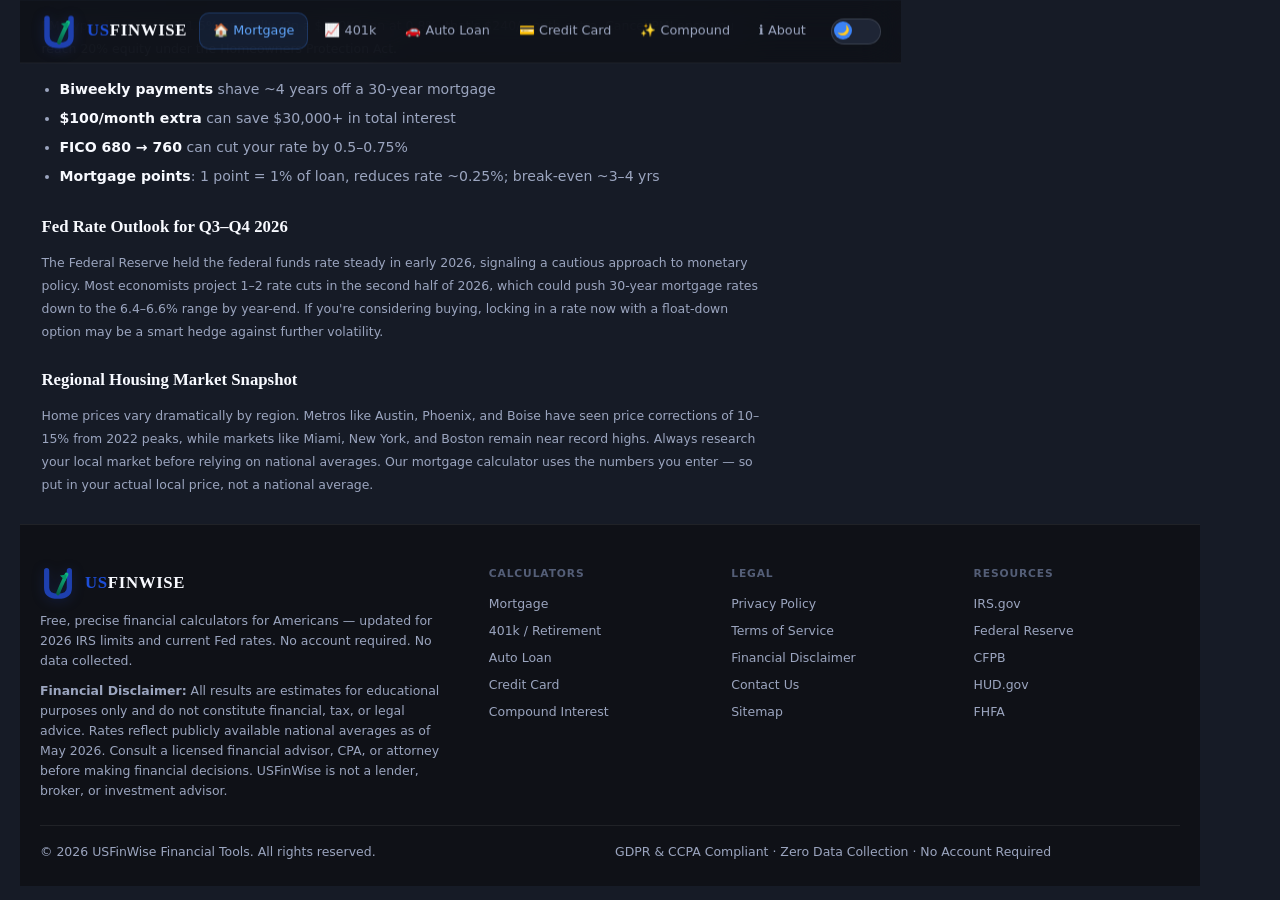
==== commit 39ba01fb: "fix JS absolute paths" ====
--- a/index.html
+++ b/index.html
@@ -2,94 +2,70 @@
 <html lang="en" data-theme="dark">
 <head>
 <meta charset="UTF-8"/>
+<link rel="preconnect" href="https://www.googletagmanager.com" crossorigin/>
+<link rel="dns-prefetch" href="https://www.googletagmanager.com"/>
+<link rel="dns-prefetch" href="https://www.google-analytics.com"/>
 <link rel="dns-prefetch" href="https://www.googletagmanager.com"/>
 <link rel="dns-prefetch" href="https://www.google-analytics.com"/>
 <meta name="viewport" content="width=device-width,initial-scale=1.0"/>
-
-<!-- ═══════════════════════════════════════════════════════
-     SEO — Titles & descriptions updated dynamically by
-     cms-bridge.js after fetching /data/site_data.json
-═══════════════════════════════════════════════════════ -->
-<title id="page-title">Mortgage Calculator May 2026 | USFinWise — Free US Financial Calculators</title>
-<meta name="description" id="page-desc" content="Free mortgage calculator May 2026. Instant PITI payment, PMI &amp; amortization. Trusted by 500K+ Americans. No sign-up required."/>
-<meta name="keywords" content="mortgage calculator 2026, 401k calculator, auto loan calculator, compound interest, credit card payoff, US financial calculator, PITI calculator, PMI calculator"/>
+<title>Mortgage Calculator 2026 | USFinWise — Free PITI, PMI & Amortization</title>
+<meta name="description" content="Free mortgage calculator 2026. Calculate your full PITI monthly payment — principal, interest, property taxes, insurance & PMI. Trusted by 500K+ Americans."/>
+<meta name="keywords" content="mortgage calculator 2026, PITI calculator, PMI calculator, amortization schedule, monthly mortgage payment calculator"/>
 <meta name="robots" content="index,follow,max-snippet:-1,max-image-preview:large,max-video-preview:-1"/>
 <meta name="author" content="USFinWise Financial Tools"/>
 <meta name="theme-color" content="#0f1117"/>
-<meta name="format-detection" content="telephone=no"/>
-
-<!-- Open Graph -->
-<meta property="og:type"        content="website"/>
-<meta property="og:site_name"   content="USFinWise"/>
-<meta property="og:title"       id="og-title"  content="USFinWise — Free US Financial Calculator Suite 2026"/>
-<meta property="og:description" content="5-in-1 calculator suite: mortgage, 401k, auto loan, credit card payoff &amp; compound interest — free, instant, private."/>
-<meta property="og:url"         content="https://usfinwise.com/"/>
-<meta property="og:image"       content="https://usfinwise.com/og-image.png"/>
-<meta property="og:image:width" content="1200"/>
-<meta property="og:image:height"content="630"/>
-<meta property="og:locale"      content="en_US"/>
-
-<!-- Twitter Card -->
-<meta name="twitter:card"        content="summary_large_image"/>
-<meta name="twitter:site"        content="@usfinwise"/>
-<meta name="twitter:creator"     content="@usfinwise"/>
-<meta name="twitter:title"       id="tw-title" content="Free US Financial Calculators 2026 | USFinWise"/>
-<meta name="twitter:description" content="Mortgage, 401k, auto loan, credit card &amp; compound interest — free, instant, no sign-up."/>
-<meta name="twitter:image"       content="https://usfinwise.com/og-image.png"/>
-
+<meta property="og:type" content="website"/>
+<meta property="og:site_name" content="USFinWise"/>
+<meta property="og:title" content="Mortgage Calculator 2026 | USFinWise — Free PITI, PMI & Amortization"/>
+<meta property="og:description" content="Free mortgage calculator 2026. Calculate your full PITI monthly payment — principal, interest, property taxes, insurance & PMI. Trusted by 500K+ Americans."/>
+<meta property="og:url" content="https://usfinwise.com/"/>
+<meta property="og:image" content="https://usfinwise.com/og-image.png"/>
+<meta property="og:locale" content="en_US"/>
+<meta name="twitter:card" content="summary_large_image"/>
+<meta name="twitter:site" content="@usfinwise"/>
+<meta name="twitter:title" content="Mortgage Calculator 2026 | USFinWise — Free PITI, PMI & Amortization"/>
+<meta name="twitter:description" content="Free mortgage calculator 2026. Calculate your full PITI monthly payment — principal, interest, property taxes, insurance & PMI. Trusted by 500K+ Americans."/>
+<meta name="twitter:image" content="https://usfinwise.com/og-image.png"/>
 <link rel="canonical" href="https://usfinwise.com/"/>
 <link rel="sitemap" type="application/xml" title="Sitemap" href="/sitemap.xml"/>
-
-<!-- ═══════════════════════════════════════════════════════
-     STATIC JSON-LD — All 7 schemas. Static = Googlebot
-     reads them without JS. Dynamic schema-inject updated
-     per tab by calculator.js via updateSchema().
-═══════════════════════════════════════════════════════ -->
 <script type="application/ld+json">
-{"@context":"https://schema.org","@type":"WebSite","name":"USFinWise","url":"https://usfinwise.com/","description":"Free US financial calculator suite — mortgage, 401k, auto loan, credit card payoff, compound interest.","inLanguage":"en-US","potentialAction":{"@type":"SearchAction","target":"https://usfinwise.com/?q={search_term_string}","query-input":"required name=search_term_string"}}
+{"@context":"https://schema.org","@type":["WebApplication","FinancialService"],"name":"Mortgage Calculator 2026","url":"https://usfinwise.com/","applicationCategory":"FinanceApplication","operatingSystem":"Web","offers":{"@type":"Offer","price":"0","priceCurrency":"USD"},"areaServed":{"@type":"Country","name":"United States"},"description":"Free US mortgage calculator 2026. Calculate monthly PITI payment, PMI, HOA, and amortization schedule."}
 </script>
 <script type="application/ld+json">
-{"@context":"https://schema.org","@type":"Organization","name":"USFinWise Financial Tools","url":"https://usfinwise.com/","logo":"https://usfinwise.com/images/logo.png","sameAs":["https://twitter.com/usfinwise","https://linkedin.com/company/usfinwise","https://facebook.com/usfinwise"],"contactPoint":{"@type":"ContactPoint","contactType":"customer support","email":"hello@usfinwise.com","availableLanguage":"English"}}
+{"@context":"https://schema.org","@type":"BreadcrumbList","itemListElement":[{"@type":"ListItem","position":1,"name":"USFinWise","item":"https://usfinwise.com/"},{"@type":"ListItem","position":2,"name":"Mortgage Calculator","item":"https://usfinwise.com/"}]}
 </script>
-<script type="application/ld+json">
-{"@context":"https://schema.org","@type":"FinancialService","name":"USFinWise Financial Calculator Suite","url":"https://usfinwise.com/","description":"Free 5-in-1 US financial calculator suite: mortgage, 401k retirement, auto loan, credit card payoff, and compound interest. Updated May 2026.","areaServed":{"@type":"Country","name":"United States"},"hasOfferCatalog":{"@type":"OfferCatalog","name":"Financial Calculators","itemListElement":[{"@type":"Offer","itemOffered":{"@type":"Service","name":"Mortgage Calculator","url":"https://usfinwise.com/#mortgage"}},{"@type":"Offer","itemOffered":{"@type":"Service","name":"401k Retirement Calculator","url":"https://usfinwise.com/#retirement"}},{"@type":"Offer","itemOffered":{"@type":"Service","name":"Auto Loan Calculator","url":"https://usfinwise.com/#auto"}},{"@type":"Offer","itemOffered":{"@type":"Service","name":"Credit Card Payoff Calculator","url":"https://usfinwise.com/#credit-card"}},{"@type":"Offer","itemOffered":{"@type":"Service","name":"Compound Interest Calculator","url":"https://usfinwise.com/#compound"}}]}}
-</script>
-<script type="application/ld+json">
-{"@context":"https://schema.org","@type":"SoftwareApplication","name":"USFinWise Financial Calculator Suite","url":"https://usfinwise.com/","applicationCategory":"FinanceApplication","operatingSystem":"Web, iOS, Android","offers":{"@type":"Offer","price":"0","priceCurrency":"USD"},"aggregateRating":{"@type":"AggregateRating","ratingValue":"4.9","ratingCount":"12847","bestRating":"5","worstRating":"1"},"author":{"@type":"Organization","name":"USFinWise Financial Tools"},"datePublished":"2024-01-01","dateModified":"2026-05-01","description":"Free 5-in-1 financial calculator suite for the US market.","featureList":["Mortgage PITI calculator with amortization schedule","401k retirement projection with employer match","Auto loan calculator with trade-in and sales tax","Credit card payoff with interest savings comparison","Compound interest visualizer with Rule of 72"]}
-</script>
-<script type="application/ld+json">
-{"@context":"https://schema.org","@type":"FAQPage","mainEntity":[{"@type":"Question","name":"What is the current 30-year fixed mortgage rate in 2026?","acceptedAnswer":{"@type":"Answer","text":"The national average 30-year fixed mortgage rate is approximately 6.82% as of May 2026 per Freddie Mac PMMS. Your actual rate varies by credit score, down payment, and lender."}},{"@type":"Question","name":"How do I calculate my monthly mortgage payment?","acceptedAnswer":{"@type":"Answer","text":"Use M = P × [r(1+r)^n] / [(1+r)^n − 1], where P is the principal, r is monthly rate (APR ÷ 12), and n is total payments. Add monthly property tax, insurance, and PMI for full PITI."}},{"@type":"Question","name":"What is PMI and when is it required?","acceptedAnswer":{"@type":"Answer","text":"Private Mortgage Insurance is required when your down payment is below 20%. PMI runs 0.5–1.5% of the loan annually and can be cancelled once you reach 20% equity."}},{"@type":"Question","name":"What is the 2026 conforming loan limit?","acceptedAnswer":{"@type":"Answer","text":"The FHFA conforming loan limit for 2026 is $766,550 for most US counties. High-cost areas may reach $1,149,825. Loans above these limits are jumbo loans."}},{"@type":"Question","name":"What is the 2026 401k contribution limit?","acceptedAnswer":{"@type":"Answer","text":"The IRS 401(k) employee contribution limit for 2026 is $23,000. Workers 50+ may add a $7,500 catch-up for a $30,500 total. Combined employer + employee limit is $69,000."}}]}
-</script>
-<script type="application/ld+json" id="schema-breadcrumb">
-{"@context":"https://schema.org","@type":"BreadcrumbList","itemListElement":[{"@type":"ListItem","position":1,"name":"USFinWise","item":"https://usfinwise.com/"},{"@type":"ListItem","position":2,"name":"Mortgage Calculator","item":"https://usfinwise.com/#mortgage"}]}
-</script>
-<script type="application/ld+json" id="schema-inject">
-{"@context":"https://schema.org","@type":["WebApplication","FinancialService"],"name":"Mortgage Calculator 2026","url":"https://usfinwise.com/#mortgage","applicationCategory":"FinanceApplication","operatingSystem":"Web","offers":{"@type":"Offer","price":"0","priceCurrency":"USD"},"description":"Free US mortgage calculator 2026. Calculate monthly PITI, PMI, HOA, and amortization.","dateModified":"2026-05-01"}
-</script>
-
-<!-- ═══════════════════════════════════════════════════════
-     FONTS — Non-blocking preload (prevents render-blocking)
-═══════════════════════════════════════════════════════ -->
-
-<!-- ═══════════════════════════════════════════════════════
-     NETLIFY IDENTITY WIDGET
-     MUST be in <head> to intercept invite/confirm hash tokens
-     before the page finishes loading. Body placement = broken.
-═══════════════════════════════════════════════════════ -->
-
-<!-- ═══════════════════════════════════════════════════════
-     MAIN STYLESHEET
-═══════════════════════════════════════════════════════ -->
-<link rel="stylesheet" href="assets/css/style.css"/>
-
+<style>
+:root{--font-display:'Georgia','Times New Roman',serif;--font-body:system-ui,-apple-system,'Segoe UI',Arial,sans-serif;--ease:cubic-bezier(.4,0,.2,1);--dur:.28s;--r-xs:6px;--r-sm:10px;--r-md:16px;--r-lg:22px;--r-xl:32px}
+[data-theme="dark"]{--bg0:#08090d;--bg1:#0f1117;--bg2:#161b26;--bg3:#1e2535;--bg4:#252d40;--bdr:rgba(255,255,255,.07);--bdr2:rgba(255,255,255,.12);--txt0:#f8faff;--txt1:#9ba5bf;--txt2:#545e77;--acc:#3b82f6;--acc-h:#60a5fa;--acc-glow:rgba(59,130,246,.18);--acc-bg:rgba(59,130,246,.10);--grn:#10b981;--grn-bg:rgba(16,185,129,.10);--red:#f43f5e;--red-bg:rgba(244,63,94,.10);--ylw:#f59e0b;--nav-glass:rgba(15,17,23,.85);--card-shadow:0 8px 32px rgba(0,0,0,.45),0 2px 8px rgba(0,0,0,.3);--inp-shadow:inset 0 1px 3px rgba(0,0,0,.3);--grd-hero:radial-gradient(ellipse 90% 60% at 50% -5%,rgba(59,130,246,.12) 0%,transparent 70%)}
+[data-theme="light"]{--bg0:#f0f4f8;--bg1:#e8edf5;--bg2:#fff;--bg3:#f5f7fc;--bg4:#eaeffa;--bdr:rgba(0,0,0,.08);--bdr2:rgba(0,0,0,.14);--txt0:#0a0d14;--txt1:#445069;--txt2:#8b96b0;--acc:#2563eb;--acc-h:#3b82f6;--acc-glow:rgba(37,99,235,.15);--acc-bg:rgba(37,99,235,.08);--grn:#059669;--grn-bg:rgba(5,150,105,.09);--red:#dc2626;--red-bg:rgba(220,38,38,.09);--ylw:#d97706;--nav-glass:rgba(240,244,248,.9);--card-shadow:0 4px 20px rgba(0,0,0,.07),0 1px 4px rgba(0,0,0,.05);--inp-shadow:inset 0 1px 2px rgba(0,0,0,.05);--grd-hero:radial-gradient(ellipse 90% 60% at 50% -5%,rgba(37,99,235,.08) 0%,transparent 70%)}
+*,*::before,*::after{box-sizing:border-box;margin:0;padding:0}
+html{font-size:16px;scroll-behavior:smooth;-webkit-tap-highlight-color:transparent}
+body{font-family:var(--font-body);background:var(--bg0);color:var(--txt0);min-height:100vh;line-height:1.6;-webkit-font-smoothing:antialiased;transition:background var(--dur) var(--ease),color var(--dur) var(--ease)}
+a{color:var(--acc);text-decoration:none}
+#navbar{position:sticky;top:0;z-index:200;background:var(--nav-glass);backdrop-filter:blur(20px) saturate(160%);-webkit-backdrop-filter:blur(20px) saturate(160%);border-bottom:1px solid var(--bdr);transition:background var(--dur) var(--ease)}
+.nav-wrap{display:flex;align-items:center;justify-content:space-between;height:62px;gap:12px}
+.container{max-width:1180px;margin:0 auto;padding:0 16px}
+.hero{background:var(--bg1);background-image:var(--grd-hero);border-bottom:1px solid var(--bdr);padding:36px 0 28px;position:relative;overflow:hidden}
+.hero h1{font-family:var(--font-display);font-size:clamp(1.7rem,5vw,3.1rem);font-weight:800;line-height:1.05;color:var(--txt0);margin-bottom:14px;letter-spacing:-.02em}
+.hero h1 .hl{color:var(--acc)}
+.logo{display:flex;align-items:center;gap:9px;text-decoration:none;flex-shrink:0}
+.logo-name{font-family:var(--font-display);font-size:1.05rem;font-weight:700;color:var(--txt0);letter-spacing:.04em}
+.logo-us{color:#1d4ed8;font-weight:800}
+.nav-tabs{display:flex;align-items:center;gap:3px;overflow-x:auto;scrollbar-width:none;flex:1;justify-content:center}
+.nav-tab{display:flex;align-items:center;gap:6px;padding:7px 13px;border:none;border-radius:var(--r-sm);background:transparent;cursor:pointer;color:var(--txt1);font-size:.8rem;font-weight:500;white-space:nowrap;transition:all var(--dur) var(--ease);font-family:var(--font-body);text-decoration:none}
+.nav-tab.active{background:var(--acc-bg);color:var(--acc-h);border:1px solid rgba(59,130,246,.25)}
+.freshness-badge{display:inline-flex;align-items:center;gap:7px;background:var(--grn-bg);border:1px solid rgba(16,185,129,.25);color:var(--grn);font-size:.72rem;font-weight:600;letter-spacing:.07em;text-transform:uppercase;padding:5px 14px;border-radius:20px;margin-bottom:16px}
+.hero-sub{font-size:.95rem;color:var(--txt1);max-width:500px;margin:0 auto 24px}
+.hero-kpis{display:flex;justify-content:center;gap:20px;flex-wrap:wrap;list-style:none}
+.kpi{text-align:center}
+.kpi-n{display:block;font-family:var(--font-display);font-size:1.5rem;font-weight:700;color:var(--acc)}
+.kpi-l{display:block;font-size:.7rem;color:var(--txt2);text-transform:uppercase;letter-spacing:.06em;margin-top:2px}
+</style>
+<link rel="preload" href="/assets/css/style.css" as="style" onload="this.onload=null;this.rel='stylesheet'"/>
+<noscript><link rel="stylesheet" href="/assets/css/style.css"/></noscript>
 </head>
 <body>
 
-<!-- ═══════════════════════════════════════════════════════
-     SITE CONFIGURATION — Edit here, nowhere else.
-     Read by both cms-bridge.js and calculator.js.
-     CMS values always override these defaults at runtime.
-═══════════════════════════════════════════════════════ -->
 <script>
 const CONFIG = {
   siteName:    "USFinWise",
@@ -119,9 +95,6 @@
 };
 </script>
 
-<!-- ═══════════════════════════════════════════════════════
-     COOKIE CONSENT BANNER (GDPR / CCPA)
-═══════════════════════════════════════════════════════ -->
 <div id="cookie" role="dialog" aria-label="Cookie consent" aria-live="polite">
   <p>
     We use essential cookies to power calculations. We never sell your data.
@@ -134,23 +107,14 @@
     <button class="btn btn-ghost btn-sm" onclick="dismissCookie('reject')" aria-label="Decline optional cookies">Decline</button>
     <button class="btn btn-primary btn-sm" style="width:auto;margin:0" onclick="dismissCookie('accept')" aria-label="Accept all cookies">Accept All</button>
   </div>
-</div>
-
-<!-- ═══════════════════════════════════════════════════════
-     NAVIGATION
-═══════════════════════════════════════════════════════ -->
+
 <nav id="navbar" role="navigation" aria-label="Main navigation">
   <div class="container nav-wrap">
-
-    <!-- Logo -->
     <a class="logo" href="/" aria-label="USFinWise — Free US Financial Calculators">
-      <svg class="logo-svg" width="38" height="38" viewBox="0 0 38 38" fill="none"
-        xmlns="http://www.w3.org/2000/svg" role="img" aria-hidden="true">
+      <svg class="logo-svg" width="38" height="38" viewBox="0 0 38 38" fill="none" xmlns="http://www.w3.org/2000/svg" role="img" aria-hidden="true">
         <title>USFinWise logo</title>
-        <path d="M7 6 L7 24 Q7 33 19 33 Q31 33 31 24 L31 6"
-          stroke="#1e40af" stroke-width="5.5" stroke-linecap="round" fill="none"/>
-        <path d="M19 30 Q22 22 28 10"
-          stroke="url(#nav-arrow-grad)" stroke-width="4" stroke-linecap="round" fill="none"/>
+        <path d="M7 6 L7 24 Q7 33 19 33 Q31 33 31 24 L31 6" stroke="#1e40af" stroke-width="5.5" stroke-linecap="round" fill="none"/>
+        <path d="M19 30 Q22 22 28 10" stroke="url(#nav-arrow-grad)" stroke-width="4" stroke-linecap="round" fill="none"/>
         <polygon points="28,10 21,11 27,17" fill="#059669"/>
         <defs>
           <linearGradient id="nav-arrow-grad" x1="19" y1="30" x2="28" y2="10" gradientUnits="userSpaceOnUse">
@@ -163,64 +127,31 @@
         <span class="logo-name"><span class="logo-us">US</span>FINWISE</span>
       </div>
     </a>
-
-    <!-- Hamburger (mobile) -->
-    <button class="hamburger" id="hbg" aria-label="Open navigation menu"
-      aria-expanded="false" aria-controls="navTabs">
-      <svg width="22" height="22" viewBox="0 0 22 22" fill="none" stroke="currentColor"
-        stroke-width="1.8" stroke-linecap="round" aria-hidden="true" focusable="false">
-        <title>Menu</title>
+    <button class="hamburger" id="hbg" aria-label="Open navigation menu" aria-expanded="false" aria-controls="navTabs">
+      <svg width="22" height="22" viewBox="0 0 22 22" fill="none" stroke="currentColor" stroke-width="1.8" stroke-linecap="round" aria-hidden="true">
         <line x1="2" y1="6"  x2="20" y2="6"/>
         <line x1="2" y1="11" x2="20" y2="11"/>
         <line x1="2" y1="16" x2="20" y2="16"/>
       </svg>
     </button>
-
-    <!-- Tab navigation -->
-    <div class="nav-tabs" id="navTabs" role="tablist" aria-label="Calculator tools">
-      <button class="nav-tab active" role="tab" aria-selected="true"
-        data-tool="mortgage" onclick="openTool('mortgage',this)">
-        <span class="t-ico" aria-hidden="true">🏠</span> Mortgage
-      </button>
-      <button class="nav-tab" role="tab" aria-selected="false"
-        data-tool="ret" onclick="openTool('ret',this)">
-        <span class="t-ico" aria-hidden="true">📈</span> 401k
-      </button>
-      <button class="nav-tab" role="tab" aria-selected="false"
-        data-tool="auto" onclick="openTool('auto',this)">
-        <span class="t-ico" aria-hidden="true">🚗</span> Auto Loan
-      </button>
-      <button class="nav-tab" role="tab" aria-selected="false"
-        data-tool="cc" onclick="openTool('cc',this)">
-        <span class="t-ico" aria-hidden="true">💳</span> Credit Card
-      </button>
-      <button class="nav-tab" role="tab" aria-selected="false"
-        data-tool="ci" onclick="openTool('ci',this)">
-        <span class="t-ico" aria-hidden="true">✨</span> Compound
-      </button>
-      <button class="nav-tab" role="tab" aria-selected="false"
-        data-tool="about" onclick="openTool('about',this)">
-        <span class="t-ico" aria-hidden="true">ℹ️</span> About
-      </button>
-    </div>
-
-    <!-- Theme toggle -->
+    <div class="nav-tabs" id="navTabs" role="navigation" aria-label="Calculator pages">
+      <a class="nav-tab active" href="/" aria-current="page">🏠 Mortgage</a>
+      <a class="nav-tab" href="/401k-calculator.html">📈 401k</a>
+      <a class="nav-tab" href="/auto-loan-calculator.html">🚗 Auto Loan</a>
+      <a class="nav-tab" href="/credit-card-payoff-calculator.html">💳 Credit Card</a>
+      <a class="nav-tab" href="/compound-interest-calculator.html">✨ Compound</a>
+      <a class="nav-tab" href="/about.html">ℹ️ About</a>
+    </div>
     <div class="nav-right">
       <label class="toggle-pill" aria-label="Toggle dark / light mode">
         <input type="checkbox" id="themeChk" onchange="toggleTheme()"/>
         <div class="toggle-track"></div>
-        <div class="toggle-thumb" aria-hidden="true">
-          <span id="themeIco">🌙</span>
-        </div>
+        <div class="toggle-thumb" aria-hidden="true"><span id="themeIco">🌙</span></div>
       </label>
     </div>
-
   </div>
 </nav>
 
-<!-- ═══════════════════════════════════════════════════════
-     HERO
-═══════════════════════════════════════════════════════ -->
 <header class="hero" role="banner">
   <div class="container hero-inner">
     <div class="freshness-badge" role="note" aria-label="Content freshness">
@@ -231,42 +162,29 @@
     <p class="hero-sub" id="hero-subheading">
       Five precision tools for mortgages, retirement, auto loans &amp; more — free, instant, 100% private.
     </p>
-    <dl class="hero-kpis" aria-label="Platform highlights">
-      <div class="kpi" role="group" aria-label="Monthly users">
-        <dt class="kpi-n" id="heroUsers">500K+</dt>
-        <dd class="kpi-l">Monthly Users</dd>
-      </div>
-      <div class="kpi" role="group" aria-label="Number of calculators">
-        <dt class="kpi-n">5</dt>
-        <dd class="kpi-l">Calculators</dd>
-      </div>
-      <div class="kpi" role="group" aria-label="Current 30-year mortgage rate">
-        <dt class="kpi-n" id="heroRate">6.82%</dt>
-        <dd class="kpi-l">Current 30yr Rate</dd>
-      </div>
-      <div class="kpi" role="group" aria-label="Cost to use">
-        <dt class="kpi-n">$0</dt>
-        <dd class="kpi-l">Always Free</dd>
-      </div>
-    </dl>
+    <ul class="hero-kpis" aria-label="Platform highlights">
+      <li class="kpi">
+        <span class="kpi-n" id="heroUsers">500K+</span>
+        <span class="kpi-l">Monthly Users</span></li>
+      <li class="kpi">
+        <span class="kpi-n">5</span>
+        <span class="kpi-l">Calculators</span></li>
+      <li class="kpi">
+        <span class="kpi-n" id="heroRate">6.82%</span>
+        <span class="kpi-l">Current 30yr Rate</span></li>
+      <li class="kpi">
+        <span class="kpi-n">$0</span>
+        <span class="kpi-l">Always Free</span></li>
+    </ul>
   </div>
 </header>
 
-<!-- ADSENSE_ZONE_1 (Top Leaderboard 728×90) -->
-<!-- <ins class="adsbygoogle" data-ad-client="ca-pub-XXXXXXXXXXXXXXXX" data-ad-slot="SLOT_TOP" data-ad-format="auto" data-full-width-responsive="true"></ins><script>(adsbygoogle=window.adsbygoogle||[]).push({});</script> -->
 <div class="container">
-  <div class="ad-zone" aria-hidden="true"><!-- ADSENSE_ZONE_1 — Leaderboard 728×90 --></div>
+  <div class="ad-zone" aria-hidden="true"><!-- AdSense Zone 1 --></div>
 </div>
 
-<!-- ═══════════════════════════════════════════════════════
-     MAIN — 5-in-1 Calculator Suite
-═══════════════════════════════════════════════════════ -->
 <main class="container" id="main" role="main">
-
-<!-- ────────────────────────────────────────────────────
-     TOOL 1: MORTGAGE CALCULATOR
-──────────────────────────────────────────────────── -->
-<section id="t-mortgage" class="tool active" role="tabpanel" aria-labelledby="tab-mortgage">
+<section id="t-mortgage" class="tool active">
   <div class="tool-header">
     <nav class="bc" aria-label="Breadcrumb">
       <ol>
@@ -404,19 +322,19 @@
               <circle id="d-pmi" cx="55" cy="55" r="38" fill="none" stroke="var(--red)" stroke-width="18" stroke-dasharray="238.76" stroke-dashoffset="238.76" stroke-linecap="butt" transform="rotate(-90 55 55)" style="transition:stroke-dashoffset .5s var(--ease)" aria-hidden="true"/>
             </svg>
             <dl class="donut-legend" aria-label="Payment breakdown legend">
-              <div class="leg-item"><div class="leg-dot" style="background:var(--acc)" aria-label="Blue: Principal and Interest"></div><dt class="leg-text">P&amp;I</dt><dd class="leg-val" id="l-pi">—</dd></div>
-              <div class="leg-item"><div class="leg-dot" style="background:var(--grn)" aria-label="Green: Property Tax"></div><dt class="leg-text">Property Tax</dt><dd class="leg-val" id="l-tax">—</dd></div>
-              <div class="leg-item"><div class="leg-dot" style="background:var(--ylw)" aria-label="Yellow: Insurance"></div><dt class="leg-text">Insurance</dt><dd class="leg-val" id="l-ins">—</dd></div>
-              <div class="leg-item"><div class="leg-dot" style="background:var(--red)" aria-label="Red: PMI"></div><dt class="leg-text">PMI</dt><dd class="leg-val" id="l-pmi">—</dd></div>
+              <div class="leg-item"><div class="leg-dot" style="background:var(--acc)" aria-label="Blue: Principal and Interest"></div><dt class="leg-text">P&amp;I</span><dd class="leg-val" id="l-pi">—</span></li>
+              <div class="leg-item"><div class="leg-dot" style="background:var(--grn)" aria-label="Green: Property Tax"></div><dt class="leg-text">Property Tax</span><dd class="leg-val" id="l-tax">—</span></li>
+              <div class="leg-item"><div class="leg-dot" style="background:var(--ylw)" aria-label="Yellow: Insurance"></div><dt class="leg-text">Insurance</span><dd class="leg-val" id="l-ins">—</span></li>
+              <div class="leg-item"><div class="leg-dot" style="background:var(--red)" aria-label="Red: PMI"></div><dt class="leg-text">PMI</span><dd class="leg-val" id="l-pmi">—</span></li>
             </dl>
           </div>
         </div>
 
         <dl class="stats-grid" aria-label="Mortgage summary">
-          <div class="stat"><dt class="stat-label">Loan Amount</dt><dd class="stat-value blue" id="m-loan">—</dd></div>
-          <div class="stat"><dt class="stat-label">Total Interest</dt><dd class="stat-value red" id="m-total-int">—</dd></div>
-          <div class="stat"><dt class="stat-label">Total Cost</dt><dd class="stat-value" id="m-total-cost">—</dd></div>
-          <div class="stat"><dt class="stat-label">Payoff Date</dt><dd class="stat-value" id="m-payoff-date">—</dd></div>
+          <div class="stat"><dt class="stat-label">Loan Amount</span><dd class="stat-value blue" id="m-loan">—</span></li>
+          <div class="stat"><dt class="stat-label">Total Interest</span><dd class="stat-value red" id="m-total-int">—</span></li>
+          <div class="stat"><dt class="stat-label">Total Cost</span><dd class="stat-value" id="m-total-cost">—</span></li>
+          <div class="stat"><dt class="stat-label">Payoff Date</span><dd class="stat-value" id="m-payoff-date">—</span></li>
         </dl>
 
         <!-- Bar chart -->
@@ -504,479 +422,12 @@
 <!-- ────────────────────────────────────────────────────
      TOOL 2: 401k / RETIREMENT CALCULATOR
 ──────────────────────────────────────────────────── -->
-<section id="t-ret" class="tool" role="tabpanel" aria-labelledby="tab-ret">
-  <div class="tool-header">
-    <nav class="bc" aria-label="Breadcrumb"><ol><li><a href="/">USFinWise</a></li><li aria-hidden="true"> / </li><li aria-current="page">401k Calculator</li></ol></nav>
-    <h2 id="tab-ret">401k / Retirement Calculator</h2>
-    <p>Project your nest egg with compound growth, employer match &amp; 2026 IRS contribution limits.</p>
-  </div>
-  <div class="grid-2">
-    <div class="card">
-      <h3 class="card-hd">Your Retirement Profile</h3>
-      <p class="card-sub">2026 IRS Limits Auto-Applied</p>
-      <div class="field"><div class="field-label"><label for="r-age">Current Age</label></div>
-        <input type="number" id="r-age" value="32" min="18" max="70" aria-label="Your current age" /></div>
-      <div class="field"><div class="field-label"><label for="r-ret-age">Retirement Age</label></div>
-        <input type="number" id="r-ret-age" value="65" min="40" max="80" aria-label="Planned retirement age" /></div>
-      <div class="field"><div class="field-label"><label for="r-bal">Current 401k Balance</label></div>
-        <div class="inp-wrap has-pre"><span class="inp-pre" aria-hidden="true">$</span>
-        <input type="number" id="r-bal" value="38000" min="0" aria-label="Current 401k balance" /></div></div>
-      <div class="field"><div class="field-label"><label for="r-sal">Annual Salary</label></div>
-        <div class="inp-wrap has-pre"><span class="inp-pre" aria-hidden="true">$</span>
-        <input type="number" id="r-sal" value="90000" min="0" aria-label="Annual salary" /></div></div>
-      <div class="slider-field">
-        <div class="slider-header"><label class="slider-label" for="r-contrib">Your Contribution %</label><span class="slider-val" id="r-contrib-disp">10%</span></div>
-        <input type="range" id="r-contrib" min="1" max="25" step="0.5" value="10" aria-valuemin="1" aria-valuemax="25" aria-valuenow="10" oninput="updateSV('r-contrib','r-contrib-disp','%')"/>
-      </div>
-      <div class="slider-field">
-        <div class="slider-header"><label class="slider-label" for="r-match">Employer Match %</label><span class="slider-val" id="r-match-disp">4%</span></div>
-        <input type="range" id="r-match" min="0" max="15" step="0.5" value="4" aria-valuemin="0" aria-valuemax="15" aria-valuenow="4" oninput="updateSV('r-match','r-match-disp','%')"/>
-      </div>
-      <div class="slider-field">
-        <div class="slider-header"><label class="slider-label" for="r-return">Expected Annual Return</label><span class="slider-val" id="r-return-disp">7%</span></div>
-        <input type="range" id="r-return" min="1" max="14" step="0.5" value="7" aria-valuemin="1" aria-valuemax="14" aria-valuenow="7" oninput="updateSV('r-return','r-return-disp','%')"/>
-      </div>
-      <div class="slider-field">
-        <div class="slider-header"><label class="slider-label" for="r-inf">Inflation Rate</label><span class="slider-val" id="r-inf-disp">2.5%</span></div>
-        <input type="range" id="r-inf" min="0" max="8" step="0.1" value="2.5" aria-valuemin="0" aria-valuemax="8" aria-valuenow="2.5" oninput="updateSV('r-inf','r-inf-disp','%')"/>
-      </div>
-      <div class="tip" role="note" id="irs-401k-tip">
-        <span aria-hidden="true">💡</span> 2026 IRS limit: <strong>$23,000</strong> employee contribution ($30,500 if age 50+). Catch-up contributions available.
-      </div>
-      <button class="btn btn-primary mt-3" onclick="calcRet()" aria-label="Calculate retirement savings">
-        <span aria-hidden="true">📈</span> Calculate Retirement
-      </button>
-    </div>
-    <div>
-      <div class="results" aria-live="polite" aria-label="Retirement calculation results">
-        <h3 class="results-label"><span aria-hidden="true">📈</span> Retirement Projection</h3>
-        <div class="res-primary">
-          <div class="res-label">Projected Nest Egg at Retirement</div>
-          <div class="res-amount" id="r-nest">$—</div>
-          <div class="res-sub" id="r-infl-adj">— in today's dollars</div>
-        </div>
-        <dl class="stats-grid">
-          <div class="stat"><dt class="stat-label">You Contribute</dt><dd class="stat-value blue" id="r-you">—</dd></div>
-          <div class="stat"><dt class="stat-label">Employer Adds</dt><dd class="stat-value green" id="r-emp">—</dd></div>
-          <div class="stat"><dt class="stat-label">Investment Growth</dt><dd class="stat-value green" id="r-growth">—</dd></div>
-          <div class="stat"><dt class="stat-label">Years Invested</dt><dd class="stat-value" id="r-yrs">—</dd></div>
-        </dl>
-        <div class="chart-section">
-          <h4 class="chart-title">Portfolio Growth Over Time</h4>
-          <div class="bar-chart-wrap">
-            <div class="bar-row" id="r-bar" role="img" aria-label="Retirement portfolio growth chart" style="height:120px"></div>
-            <div class="bar-xl" id="r-bar-xl" aria-hidden="true"></div>
-          </div>
-        </div>
-        <div class="prog-wrap">
-          <div class="prog-header" aria-hidden="true"><span>Deposits</span><span id="r-dep-pct">—</span><span>Growth</span></div>
-          <div class="prog-bar" role="progressbar" aria-label="Deposits vs growth" aria-valuenow="0" aria-valuemin="0" aria-valuemax="100">
-            <div class="prog-fill" id="r-dep-bar" style="width:0%"></div>
-          </div>
-        </div>
-        <dl class="stats-grid">
-          <div class="stat"><dt class="stat-label">Monthly Withdrawal (4% Rule)</dt><dd class="stat-value green" id="r-draw">—</dd></div>
-          <div class="stat"><dt class="stat-label">Savings Rate</dt><dd class="stat-value" id="r-savrate">—</dd></div>
-        </dl>
-        <div class="tip green mt-3" role="note">
-          <span aria-hidden="true">💡</span> The <strong>4% rule</strong>: withdraw 4% of your nest egg annually. Historically sustains a 30+ year retirement.
-        </div>
-      </div>
-      <article class="seo-art">
-        <div class="art-meta"><span class="art-tag">Retirement Planning</span><time class="art-date" id="r-art-date" datetime="2026-05-01">Updated May 2026</time></div>
-        <h2 class="art-title">Maximizing Your 401k in 2026: IRS Limits, Employer Match &amp; Compound Growth</h2>
-        <div class="art-body">
-          <p>For 2026, the IRS raised the 401(k) employee contribution limit to <strong>$23,000</strong> ($30,500 for 50+). Combined with employer match and decades of tax-deferred compounding, a 401k is the most powerful wealth tool available to most Americans.</p>
-          <h3>Never Leave Employer Match on the Table</h3>
-          <p>At 4% match on a $90,000 salary, that's $3,600/year in free money. Compounded at 7% over 33 years, the match alone grows to over $480,000. Always contribute enough to capture the full match first.</p>
-          <h3>Traditional vs. Roth 401k: Which Is Right for You in 2026?</h3>
-      <p>Traditional 401k contributions are pre-tax — you reduce your taxable income now and pay taxes on withdrawals in retirement. Roth 401k contributions are after-tax — you pay taxes now but withdrawals in retirement are completely tax-free. The right choice depends on whether you expect to be in a higher or lower tax bracket in retirement. For most workers under 40 in 2026, the Roth 401k is often the better long-term choice.</p>
-      <h3>The Backdoor Roth IRA Strategy</h3>
-      <p>High earners above the Roth IRA income limit ($161,000 single / $240,000 married in 2026) can still access Roth tax benefits through the "backdoor Roth" strategy: make a non-deductible Traditional IRA contribution and immediately convert it to a Roth IRA. This legal strategy is available to anyone regardless of income.</p>
-      <h3>2026 IRS Contribution Limits Summary</h3>
-      <ul>
-        <li><strong>401k employee limit:</strong> $23,000 ($30,500 if age 50+)</li>
-        <li><strong>IRA limit:</strong> $7,000 ($8,000 if age 50+)</li>
-        <li><strong>HSA — individual:</strong> $4,300 | <strong>family:</strong> $8,550</li>
-        <li><strong>Combined 401k employer + employee:</strong> $69,000</li>
-      </ul>
-        </div>
-      </article>
-    </div>
-  </div>
-</section>
-
-<!-- ────────────────────────────────────────────────────
-     TOOL 3: AUTO LOAN CALCULATOR
-──────────────────────────────────────────────────── -->
-<section id="t-auto" class="tool" role="tabpanel" aria-labelledby="tab-auto">
-  <div class="tool-header">
-    <nav class="bc" aria-label="Breadcrumb"><ol><li><a href="/">USFinWise</a></li><li aria-hidden="true"> / </li><li aria-current="page">Auto Loan Calculator</li></ol></nav>
-    <h2 id="tab-auto">Auto Loan Calculator</h2>
-    <p>Find your true monthly payment — including trade-in value, sales tax, and dealer fees.</p>
-  </div>
-  <div class="grid-2">
-    <div class="card">
-      <h3 class="card-hd">Vehicle &amp; Financing</h3>
-      <p class="card-sub">All true costs included</p>
-      <div class="field"><div class="field-label"><label for="a-price">Vehicle Price</label></div>
-        <div class="inp-wrap has-pre"><span class="inp-pre" aria-hidden="true">$</span><input type="number" id="a-price" value="38000" min="500" aria-label="Vehicle price" /></div></div>
-      <div class="field"><div class="field-label"><label for="a-down">Down Payment</label></div>
-        <div class="inp-wrap has-pre"><span class="inp-pre" aria-hidden="true">$</span><input type="number" id="a-down" value="5000" min="0" aria-label="Down payment" /></div></div>
-      <div class="field"><div class="field-label"><label for="a-trade">Trade-In Value</label></div>
-        <div class="inp-wrap has-pre"><span class="inp-pre" aria-hidden="true">$</span><input type="number" id="a-trade" value="7000" min="0" aria-label="Trade-in value" /></div></div>
-      <div class="field"><div class="field-label"><label for="a-rate">APR</label></div>
-        <div class="inp-wrap has-suf"><input type="number" id="a-rate" value="7.10" min="0" max="30" step="0.1" aria-label="Auto loan APR" /><span class="inp-suf" aria-hidden="true">%</span></div></div>
-      <div class="field"><div class="field-label"><label for="a-term">Loan Term</label></div>
-        <select id="a-term" aria-label="Auto loan term in months" >
-          <option value="24">24 Months (2 yrs)</option>
-          <option value="36">36 Months (3 yrs)</option>
-          <option value="48">48 Months (4 yrs)</option>
-          <option value="60" selected>60 Months (5 yrs)</option>
-          <option value="72">72 Months (6 yrs)</option>
-          <option value="84">84 Months (7 yrs)</option>
-        </select></div>
-      <div class="field"><div class="field-label"><label for="a-tax">Sales Tax Rate</label></div>
-        <div class="inp-wrap has-suf"><input type="number" id="a-tax" value="6.5" min="0" max="15" step="0.1" aria-label="Sales tax rate" /><span class="inp-suf" aria-hidden="true">%</span></div></div>
-      <div class="field"><div class="field-label"><label for="a-fees">Dealer Fees + Registration</label></div>
-        <div class="inp-wrap has-pre"><span class="inp-pre" aria-hidden="true">$</span><input type="number" id="a-fees" value="1200" min="0" aria-label="Dealer fees and registration" /></div></div>
-      <button class="btn btn-primary mt-3" onclick="calcAuto()" aria-label="Calculate auto loan payment">
-        <span aria-hidden="true">🚗</span> Calculate Payment
-      </button>
-    </div>
-    <div>
-      <div class="results" aria-live="polite" aria-label="Auto loan results">
-        <h3 class="results-label"><span aria-hidden="true">🚗</span> Auto Loan Breakdown</h3>
-        <div class="res-primary">
-          <div class="res-label">Monthly Payment</div>
-          <div class="res-amount" id="a-monthly">$—</div>
-          <div class="res-sub" id="a-term-lbl">— months at —% APR</div>
-        </div>
-        <dl class="stats-grid">
-          <div class="stat"><dt class="stat-label">Total Loan Amount</dt><dd class="stat-value blue" id="a-loan">—</dd></div>
-          <div class="stat"><dt class="stat-label">Total Interest</dt><dd class="stat-value red" id="a-int">—</dd></div>
-          <div class="stat"><dt class="stat-label">Total Vehicle Cost</dt><dd class="stat-value" id="a-total">—</dd></div>
-          <div class="stat"><dt class="stat-label">Sales Tax Added</dt><dd class="stat-value" id="a-taxamt">—</dd></div>
-        </dl>
-        <div class="prog-wrap">
-          <div class="prog-header" aria-hidden="true"><span>Principal</span><span id="a-prin-pct">—</span><span>Interest</span></div>
-          <div class="prog-bar" role="progressbar" aria-label="Principal vs interest" aria-valuenow="0" aria-valuemin="0" aria-valuemax="100">
-            <div class="prog-fill" id="a-prin-bar" style="width:0%"></div>
-          </div>
-        </div>
-        <div class="tip red" role="note"><span aria-hidden="true">⚠️</span> <strong>72–84 month loans:</strong> You'll likely owe more than the car's value for 2–3 years. Gap insurance is strongly recommended.</div>
-      </div>
-      <article class="seo-art">
-        <div class="art-meta"><span class="art-tag">Auto Finance</span><time class="art-date" id="a-art-date" datetime="2026-05-01">Updated May 2026</time></div>
-        <h2 class="art-title">Auto Loan Calculator 2026: Get the Best Rate &amp; Avoid Dealer Traps</h2>
-        <div class="art-body">
-          <p>Average new vehicle prices crossed <strong>$48,500</strong> in early 2026 and average APR for new-car loans sits at <strong>7.10%</strong> for prime borrowers. Knowing your true cost — including trade-in, tax, and dealer fees — is your strongest negotiating tool.</p>
-          <h3>Get Pre-Approved Before You Walk In</h3>
-          <p>Pre-approval from your bank or credit union eliminates dealer financing markup (the "dealer reserve"). Always negotiate car price separately from financing.</p>
-          <h3>New vs. Used: Which Loan Is Better in 2026?</h3>
-      <p>New car loans typically carry lower APRs than used car loans — often 1–2% lower. However, new vehicles depreciate 15–25% in their first year. A certified pre-owned (CPO) vehicle that is 2–3 years old offers a middle ground: lower price, lower depreciation risk, and manufacturer-backed warranty. Use our auto loan calculator to compare the true cost of new vs. used before you decide.</p>
-      <h3>How Your Credit Score Affects Your Auto Rate</h3>
-      <ul>
-        <li><strong>Super Prime (781–850):</strong> ~4.5–5.5% APR</li>
-        <li><strong>Prime (661–780):</strong> ~6.5–7.5% APR</li>
-        <li><strong>Near Prime (601–660):</strong> ~9–11% APR</li>
-        <li><strong>Subprime (501–600):</strong> ~13–17% APR</li>
-        <li><strong>Deep Subprime (below 500):</strong> ~18–25%+ APR</li>
-      </ul>
-      <p>Improving your credit score before applying for an auto loan can save you thousands. Even moving from Near Prime to Prime can cut your monthly payment by $50–$100 on a typical loan.</p>
-        </div>
-      </article>
-    </div>
-  </div>
-</section>
-
-<!-- ────────────────────────────────────────────────────
-     TOOL 4: CREDIT CARD PAYOFF CALCULATOR
-──────────────────────────────────────────────────── -->
-<section id="t-cc" class="tool" role="tabpanel" aria-labelledby="tab-cc">
-  <div class="tool-header">
-    <nav class="bc" aria-label="Breadcrumb"><ol><li><a href="/">USFinWise</a></li><li aria-hidden="true"> / </li><li aria-current="page">Credit Card Payoff</li></ol></nav>
-    <h2 id="tab-cc">Credit Card Payoff Calculator</h2>
-    <p>See exactly how much interest you save and how many months sooner you'll be debt-free.</p>
-  </div>
-  <div class="grid-2">
-    <div class="card">
-      <h3 class="card-hd">Card Details</h3>
-      <p class="card-sub">Minimum vs. accelerated payoff</p>
-      <div class="field"><div class="field-label"><label for="c-bal">Current Balance</label></div>
-        <div class="inp-wrap has-pre"><span class="inp-pre" aria-hidden="true">$</span><input type="number" id="c-bal" value="9200" min="1" aria-label="Credit card balance" /></div></div>
-      <div class="field"><div class="field-label"><label for="c-apr">APR</label></div>
-        <div class="inp-wrap has-suf"><input type="number" id="c-apr" value="24.99" min="0" max="50" step="0.01" aria-label="Credit card APR" /><span class="inp-suf" aria-hidden="true">%</span></div></div>
-      <div class="field"><div class="field-label"><label for="c-min">Minimum Payment</label></div>
-        <div class="inp-wrap has-pre"><span class="inp-pre" aria-hidden="true">$</span><input type="number" id="c-min" value="184" min="1" aria-label="Minimum monthly payment" /></div></div>
-      <div class="field"><div class="field-label"><label for="c-extra">Extra Monthly Payment</label></div>
-        <div class="inp-wrap has-pre"><span class="inp-pre" aria-hidden="true">$</span><input type="number" id="c-extra" value="250" min="0" aria-label="Extra payment per month" /></div></div>
-      <div class="tip" role="note"><span aria-hidden="true">💡</span> Average US credit card APR reached <strong>~27%</strong> in early 2026. Paying more is the highest-return investment you can make.</div>
-      <button class="btn btn-primary mt-3" onclick="calcCC()" aria-label="Calculate credit card payoff">
-        <span aria-hidden="true">💳</span> Calculate Payoff
-      </button>
-    </div>
-    <div>
-      <div class="results" aria-live="polite" aria-label="Credit card payoff results">
-        <h3 class="results-label"><span aria-hidden="true">💳</span> Payoff Comparison</h3>
-        <div class="stats-grid">
-          <div class="stat" style="border-color:var(--red)">
-            <div class="stat-label">Minimum Only</div>
-            <div class="stat-value red" id="c-min-mo">—</div>
-            <div class="stat-label" style="margin-top:8px">Interest Paid</div>
-            <div class="stat-value red" id="c-min-int">—</div>
-          </div>
-          <div class="stat" style="border-color:var(--grn)">
-            <div class="stat-label">With Extra Payment</div>
-            <div class="stat-value green" id="c-acc-mo">—</div>
-            <div class="stat-label" style="margin-top:8px">Interest Paid</div>
-            <div class="stat-value green" id="c-acc-int">—</div>
-          </div>
-        </div>
-        <div class="res-primary" style="margin-top:14px">
-          <div class="res-label">Total Interest Saved</div>
-          <div class="res-amount" id="c-saved" style="color:var(--grn)">$—</div>
-          <div class="res-sub" id="c-time-saved">— months faster</div>
-        </div>
-        <div class="chart-section">
-          <h4 class="chart-title">Balance Reduction Over Time</h4>
-          <div class="bar-chart-wrap">
-            <div class="bar-row" id="c-bar" role="img" aria-label="Balance reduction chart" style="height:100px"></div>
-            <div class="bar-xl" id="c-bar-xl" aria-hidden="true"></div>
-          </div>
-        </div>
-      </div>
-      <article class="seo-art">
-        <div class="art-meta"><span class="art-tag">Debt Strategy</span><span class="art-date">Updated May 2026</span></div>
-        <h2 class="art-title">Credit Card Payoff 2026: Avalanche vs. Snowball &amp; Why Minimum Payments Are a Trap</h2>
-        <div class="art-body">
-          <p>Americans carry over <strong>$1.21 trillion</strong> in credit card debt as of Q1 2026. At average APRs near 27%, a $9,200 balance paid at minimum takes over 7 years and costs $7,500+ in interest.</p>
-          <h3>Avalanche vs. Snowball: Which Payoff Method Is Best?</h3>
-      <p>The <strong>avalanche method</strong> directs extra payments to the highest-APR card first — mathematically optimal, saving the most in total interest. The <strong>snowball method</strong> pays off the smallest balance first — psychologically motivating, providing quick wins that keep you going. Research shows both methods work; the best one is whichever you'll actually stick with. Our calculator uses the accelerated payment method — enter your extra payment amount to see your personalized savings.</p>
-      <h3>0% APR Balance Transfer Strategy for 2026</h3>
-      <p>Many issuers offer 0% APR balance transfer promotions for 12–21 months. With a typical 3–5% transfer fee, this strategy makes sense if you can pay off most of the balance during the promotional period. On a $9,200 balance, a 3% transfer fee ($276) is a bargain compared to paying 24.99% APR for another year ($2,300+ in interest). Always have a payoff plan before transferring.</p>
-      <h3>Debt Consolidation Loans</h3>
-      <p>Personal loans for debt consolidation currently offer rates of 8–15% for borrowers with good credit — significantly lower than the average credit card APR of 27%. Consolidating $15,000 of credit card debt at 27% into a personal loan at 12% over 3 years saves approximately <strong>$4,500 in interest</strong> and gives you a fixed payoff date.</p>
-        </div>
-      </article>
-    </div>
-  </div>
-</section>
-
-<!-- ────────────────────────────────────────────────────
-     TOOL 5: COMPOUND INTEREST CALCULATOR
-──────────────────────────────────────────────────── -->
-<section id="t-ci" class="tool" role="tabpanel" aria-labelledby="tab-ci">
-  <div class="tool-header">
-    <nav class="bc" aria-label="Breadcrumb"><ol><li><a href="/">USFinWise</a></li><li aria-hidden="true"> / </li><li aria-current="page">Compound Interest</li></ol></nav>
-    <h2 id="tab-ci">Compound Interest Calculator</h2>
-    <p>Visualize exponential wealth growth across different rates, time horizons, and compounding frequencies.</p>
-  </div>
-  <div class="grid-2">
-    <div class="card">
-      <h3 class="card-hd">Investment Parameters</h3>
-      <p class="card-sub">The eighth wonder of the world</p>
-      <div class="field"><div class="field-label"><label for="ci-p">Initial Investment</label></div>
-        <div class="inp-wrap has-pre"><span class="inp-pre" aria-hidden="true">$</span><input type="number" id="ci-p" value="15000" min="0" aria-label="Initial investment" /></div></div>
-      <div class="field"><div class="field-label"><label for="ci-m">Monthly Contribution</label></div>
-        <div class="inp-wrap has-pre"><span class="inp-pre" aria-hidden="true">$</span><input type="number" id="ci-m" value="600" min="0" aria-label="Monthly contribution" /></div></div>
-      <div class="slider-field">
-        <div class="slider-header"><label class="slider-label" for="ci-rate">Annual Interest Rate</label><span class="slider-val" id="ci-rate-disp">8%</span></div>
-        <input type="range" id="ci-rate" min="0.5" max="20" step="0.5" value="8" aria-valuemin="0.5" aria-valuemax="20" aria-valuenow="8" oninput="updateSV('ci-rate','ci-rate-disp','%')"/>
-      </div>
-      <div class="slider-field">
-        <div class="slider-header"><label class="slider-label" for="ci-yr">Investment Period</label><span class="slider-val" id="ci-yr-disp">30 years</span></div>
-        <input type="range" id="ci-yr" min="1" max="50" step="1" value="30" aria-valuemin="1" aria-valuemax="50" aria-valuenow="30" oninput="updateSV('ci-yr','ci-yr-disp',' years')"/>
-      </div>
-      <div class="field"><div class="field-label"><label for="ci-freq">Compounding Frequency</label></div>
-        <select id="ci-freq" aria-label="Compounding frequency" >
-          <option value="365">Daily</option>
-          <option value="12" selected>Monthly</option>
-          <option value="4">Quarterly</option>
-          <option value="1">Annually</option>
-        </select></div>
-      <div class="tip" role="note"><span aria-hidden="true">💡</span> <strong>Rule of 72:</strong> Divide 72 by your annual rate to find doubling time. At 8%, money doubles every <strong>9 years</strong>.</div>
-      <button class="btn btn-primary mt-3" onclick="calcCI()" aria-label="Calculate compound interest growth">
-        <span aria-hidden="true">✨</span> Calculate Growth
-      </button>
-    </div>
-    <div>
-      <div class="results" aria-live="polite" aria-label="Compound interest results">
-        <h3 class="results-label"><span aria-hidden="true">✨</span> Wealth Projection</h3>
-        <div class="res-primary">
-          <div class="res-label">Final Balance</div>
-          <div class="res-amount" id="ci-final">$—</div>
-          <div class="res-sub" id="ci-sub">After — years at —%</div>
-        </div>
-        <dl class="stats-grid">
-          <div class="stat"><dt class="stat-label">Total Deposited</dt><dd class="stat-value blue" id="ci-dep">—</dd></div>
-          <div class="stat"><dt class="stat-label">Interest Earned</dt><dd class="stat-value green" id="ci-int">—</dd></div>
-          <div class="stat"><dt class="stat-label">Return on Investment</dt><dd class="stat-value green" id="ci-roi">—</dd></div>
-          <div class="stat"><dt class="stat-label">Doubling Time</dt><dd class="stat-value" id="ci-dbl">—</dd></div>
-        </dl>
-        <div class="chart-section">
-          <h4 class="chart-title">Growth Timeline</h4>
-          <div class="bar-chart-wrap">
-            <div class="bar-row" id="ci-bar" role="img" aria-label="Compound growth timeline chart" style="height:130px"></div>
-            <div class="bar-xl" id="ci-bar-xl" aria-hidden="true"></div>
-          </div>
-        </div>
-        <div class="prog-wrap">
-          <div class="prog-header" aria-hidden="true"><span>Deposited</span><span id="ci-dep-pct">—</span><span>Growth</span></div>
-          <div class="prog-bar" role="progressbar" aria-label="Deposits vs growth" aria-valuenow="0" aria-valuemin="0" aria-valuemax="100">
-            <div class="prog-fill" id="ci-dep-bar" style="width:0%"></div>
-          </div>
-        </div>
-      </div>
-      <article class="seo-art">
-        <div class="art-meta"><span class="art-tag">Wealth Building</span><span class="art-date">Updated May 2026</span></div>
-        <h2 class="art-title">Compound Interest 2026: Why Starting Early Beats Investing More</h2>
-        <div class="art-body">
-          <p>A 25-year-old investing $500/month at 8% has <strong>$1.75M by 65</strong>. A 35-year-old starting the same plan has only $750K — less than half — despite just 10 fewer years. Those early years are irreplaceable.</p>
-          <h3>Tax-Advantaged Accounts Supercharge Compounding</h3>
-          <p>Roth IRA withdrawals are tax-free in retirement. The 2026 Roth IRA limit is <strong>$7,000</strong> ($8,000 if 50+). HSAs are triple-tax-advantaged: $4,300 individual / $8,550 family in 2026.</p>
-          <h3>S&P 500 Historical Returns: The Case for Long-Term Investing</h3>
-      <p>The S&P 500 has returned an average of approximately <strong>10.1% annually</strong> over the past 50 years (about 7–8% after inflation). While past performance doesn't guarantee future results, this historical data underscores the power of long-term, diversified investing. Our compound interest calculator defaults to 8% — a conservative estimate that accounts for market volatility and expense ratios.</p>
-      <h3>DRIP: Dividend Reinvestment Plans</h3>
-      <p>Dividend Reinvestment Plans (DRIPs) automatically reinvest your dividend payments to purchase additional shares, supercharging the compounding effect. Stocks in the S&P 500 pay an average dividend yield of about 1.5%. Over 30 years, reinvesting those dividends can add 20–30% to your total return compared to taking dividends as cash.</p>
-      <h3>The Devastating Impact of High Expense Ratios</h3>
-      <p>A 1% annual expense ratio (charged by many actively managed mutual funds) may seem small, but it has an enormous impact over time. On a $100,000 portfolio earning 8% annually over 30 years: a 0.05% expense ratio (typical for index funds) leaves you with <strong>$976,000</strong>. A 1% expense ratio leaves you with only <strong>$743,000</strong> — a difference of over <strong>$233,000</strong>. Always choose low-cost index funds when possible.</p>
-      <ul>
-        <li><strong>Start investing as early as possible</strong> — time is your greatest asset</li>
-        <li><strong>Reinvest all dividends</strong> to maximize compounding</li>
-        <li><strong>Use tax-advantaged accounts</strong> (401k, IRA, HSA) before taxable accounts</li>
-        <li><strong>Choose low-cost index funds</strong> — minimize fees that erode compound growth</li>
-        <li><strong>Stay invested through market downturns</strong> — time in the market beats timing the market</li>
-      </ul>
-        </div>
-      </article>
-    </div>
-  </div>
-</section>
-
-<!-- ══ ABOUT US ══ -->
-<section id="t-about" class="tool" role="tabpanel">
-  <div class="tool-header">
-    <nav class="bc" aria-label="Breadcrumb"><ol><li><a href="/">USFinWise</a></li><li aria-hidden="true"> / </li><li aria-current="page">About Us</li></ol></nav>
-    <h2>About USFinWise</h2>
-    <p>Free, accurate, and private financial calculators built for Americans.</p>
-  </div>
-
-  <div style="max-width:800px">
-
-    <!-- Mission -->
-    <div class="card" style="margin-bottom:24px">
-      <h3 class="card-hd">🎯 Our Mission</h3>
-      <p style="color:var(--txt1);font-size:.95rem;line-height:1.8;margin-top:12px">
-        USFinWise was built with one goal: give every American access to the same high-quality financial tools that used to be reserved for people who could afford a financial advisor. Whether you're a first-time homebuyer trying to understand your mortgage payment, a young professional planning for retirement, or someone trying to get out of credit card debt — we built this for you.
-      </p>
-      <p style="color:var(--txt1);font-size:.95rem;line-height:1.8;margin-top:12px">
-        All five calculators on USFinWise are completely free, require no account or sign-up, and process all your data locally in your browser. We never see your numbers. We never store them. Your financial information stays yours.
-      </p>
-    </div>
-
-    <!-- What We Offer -->
-    <div class="card" style="margin-bottom:24px">
-      <h3 class="card-hd">🧮 What We Offer</h3>
-      <div style="margin-top:16px;display:grid;gap:16px">
-        <div style="background:var(--bg3);border-radius:var(--r-sm);padding:16px;border:1px solid var(--bdr)">
-          <strong style="color:var(--acc)">🏠 Mortgage Calculator</strong>
-          <p style="color:var(--txt1);font-size:.88rem;margin-top:6px;line-height:1.6">Calculate your full monthly PITI payment including principal, interest, property taxes, homeowner's insurance, HOA fees, and PMI. See a complete amortization schedule and understand exactly how much of your payment goes to interest vs. principal each month.</p>
-        </div>
-        <div style="background:var(--bg3);border-radius:var(--r-sm);padding:16px;border:1px solid var(--bdr)">
-          <strong style="color:var(--acc)">📈 401k / Retirement Calculator</strong>
-          <p style="color:var(--txt1);font-size:.88rem;margin-top:6px;line-height:1.6">Project your retirement nest egg with employer match, compound growth, and 2026 IRS contribution limits built in. See how inflation affects your purchasing power and estimate your monthly withdrawal using the proven 4% rule.</p>
-        </div>
-        <div style="background:var(--bg3);border-radius:var(--r-sm);padding:16px;border:1px solid var(--bdr)">
-          <strong style="color:var(--acc)">🚗 Auto Loan Calculator</strong>
-          <p style="color:var(--txt1);font-size:.88rem;margin-top:6px;line-height:1.6">Find your true monthly car payment including trade-in value, sales tax, and dealer fees — costs that dealers often hide until you're sitting at the finance desk. Know your numbers before you walk in.</p>
-        </div>
-        <div style="background:var(--bg3);border-radius:var(--r-sm);padding:16px;border:1px solid var(--bdr)">
-          <strong style="color:var(--acc)">💳 Credit Card Payoff Calculator</strong>
-          <p style="color:var(--txt1);font-size:.88rem;margin-top:6px;line-height:1.6">See your exact debt-free date and how much interest you save by paying more than the minimum. With average US credit card APRs near 27% in 2026, this calculator could save you thousands of dollars.</p>
-        </div>
-        <div style="background:var(--bg3);border-radius:var(--r-sm);padding:16px;border:1px solid var(--bdr)">
-          <strong style="color:var(--acc)">✨ Compound Interest Calculator</strong>
-          <p style="color:var(--txt1);font-size:.88rem;margin-top:6px;line-height:1.6">Visualize the exponential power of compound interest over time. Support for daily, monthly, quarterly, and annual compounding. Includes the Rule of 72 to instantly calculate how long it takes your money to double.</p>
-        </div>
-      </div>
-    </div>
-
-    <!-- Why Trust Us -->
-    <div class="card" style="margin-bottom:24px">
-      <h3 class="card-hd">✅ Why Trust USFinWise</h3>
-      <div style="margin-top:16px;display:grid;grid-template-columns:1fr 1fr;gap:12px">
-        <div style="background:var(--grn-bg);border:1px solid rgba(16,185,129,.2);border-radius:var(--r-sm);padding:14px;text-align:center">
-          <div style="font-size:1.5rem;font-weight:700;color:var(--grn)">100%</div>
-          <div style="font-size:.78rem;color:var(--txt1);margin-top:4px">Free Forever</div>
-        </div>
-        <div style="background:var(--acc-bg);border:1px solid rgba(59,130,246,.2);border-radius:var(--r-sm);padding:14px;text-align:center">
-          <div style="font-size:1.5rem;font-weight:700;color:var(--acc)">0</div>
-          <div style="font-size:.78rem;color:var(--txt1);margin-top:4px">Data Collected</div>
-        </div>
-        <div style="background:var(--acc-bg);border:1px solid rgba(59,130,246,.2);border-radius:var(--r-sm);padding:14px;text-align:center">
-          <div style="font-size:1.5rem;font-weight:700;color:var(--acc)">5</div>
-          <div style="font-size:.78rem;color:var(--txt1);margin-top:4px">Calculators</div>
-        </div>
-        <div style="background:var(--grn-bg);border:1px solid rgba(16,185,129,.2);border-radius:var(--r-sm);padding:14px;text-align:center">
-          <div style="font-size:1.5rem;font-weight:700;color:var(--grn)">2026</div>
-          <div style="font-size:.78rem;color:var(--txt1);margin-top:4px">IRS Updated</div>
-        </div>
-      </div>
-      <div style="margin-top:16px">
-        <ul style="color:var(--txt1);font-size:.9rem;line-height:2;list-style:none;padding:0">
-          <li>✅ All calculations run in your browser — your data never leaves your device</li>
-          <li>✅ Updated weekly with current national average interest rates</li>
-          <li>✅ 2026 IRS limits built into the 401k calculator</li>
-          <li>✅ GDPR and CCPA compliant — no cookies used for tracking</li>
-          <li>✅ No ads that collect your data — we respect your privacy</li>
-          <li>✅ Mobile-friendly and accessible on any device</li>
-          <li>✅ No sign-up, no account, no credit card required — ever</li>
-        </ul>
-      </div>
-    </div>
-
-    <!-- Disclaimer -->
-    <div class="card" style="margin-bottom:24px">
-      <h3 class="card-hd">⚠️ Important Disclaimer</h3>
-      <div class="tip red" style="margin-top:12px">
-        USFinWise provides financial calculators for <strong>educational and informational purposes only</strong>. We are not a registered investment advisor, mortgage lender, or financial institution. The results produced by our calculators are estimates based on the information you provide and standard financial formulas. Always consult a licensed financial advisor, CPA, or mortgage professional before making any significant financial decision.
-      </div>
-      <p style="color:var(--txt1);font-size:.85rem;line-height:1.8;margin-top:12px">
-        Interest rates displayed as defaults represent national averages sourced from publicly available data including the Freddie Mac Primary Mortgage Market Survey, Federal Reserve H.15 release, and other public sources. Rates change daily and your actual rate will vary based on your credit profile, lender, and market conditions.
-      </p>
-    </div>
-
-    <!-- Contact -->
-    <div class="card">
-      <h3 class="card-hd">📬 Get in Touch</h3>
-      <p style="color:var(--txt1);font-size:.9rem;line-height:1.8;margin-top:12px">
-        Have a question about a calculator? Found an error? Want to suggest a new feature? We'd love to hear from you. Our small team reads every message and responds within 1–2 business days.
-      </p>
-      <div style="margin-top:16px;display:flex;flex-wrap:wrap;gap:12px">
-        <a href="mailto:hello@usfinwise.com" class="btn btn-primary" style="width:auto">
-          ✉️ hello@usfinwise.com
-        </a>
-        <button class="btn btn-ghost" onclick="openLegal('contact')">
-          📝 Send a Message
-        </button>
-      </div>
-    </div>
-
-  </div>
-</section>
-
-</main><!-- /main -->
-
-<!-- ADSENSE_ZONE_3 (Footer Leaderboard 728×90) -->
-<!-- <ins class="adsbygoogle" data-ad-client="ca-pub-XXXXXXXXXXXXXXXX" data-ad-slot="SLOT_FOOTER" data-ad-format="auto"></ins><script>(adsbygoogle=window.adsbygoogle||[]).push({});</script> -->
+</main>
+
 <div class="container">
-  <div class="ad-zone" aria-hidden="true"><!-- ADSENSE_ZONE_3 — Footer Leaderboard 728×90 --></div>
+  <div class="ad-zone" aria-hidden="true"><!-- AdSense Zone 2 --></div>
 </div>
 
-<!-- ═══════════════════════════════════════════════════════
-     FOOTER
-═══════════════════════════════════════════════════════ -->
 <footer role="contentinfo">
   <div class="container">
     <div class="footer-grid">
@@ -1006,11 +457,11 @@
 
       <div class="f-col">
         <h5>Calculators</h5>
-        <a href="#" onclick="openTool('mortgage');return false">Mortgage</a>
-        <a href="#" onclick="openTool('ret');return false">401k / Retirement</a>
-        <a href="#" onclick="openTool('auto');return false">Auto Loan</a>
-        <a href="#" onclick="openTool('cc');return false">Credit Card</a>
-        <a href="#" onclick="openTool('ci');return false">Compound Interest</a>
+        <a href="/">Mortgage</a>
+        <a href="/401k-calculator.html">401k / Retirement</a>
+        <a href="/auto-loan-calculator.html">Auto Loan</a>
+        <a href="/credit-card-payoff-calculator.html">Credit Card</a>
+        <a href="/compound-interest-calculator.html">Compound Interest</a>
       </div>
 
       <div class="f-col">
@@ -1039,12 +490,6 @@
   </div>
 </footer>
 
-<!-- ═══════════════════════════════════════════════════════
-     LEGAL MODALS — Full Privacy Policy, Terms, Disclaimer,
-     Contact Form, and Sitemap. All in one overlay.
-     Content is identical to previous version — copy from
-     /usfinwise/index.html lines 1670–2065 if needed.
-═══════════════════════════════════════════════════════ -->
 <div id="legal-overlay" role="dialog" aria-modal="true"
   aria-labelledby="legal-modal-title" onclick="overlayClose(event)">
   <div id="legal-modal">
@@ -1250,17 +695,11 @@
        2. calculator.js  → listens for 'cmsReady', runs calcs
      Both are deferred by being at end of <body>.
 ═══════════════════════════════════════════════════════ -->
-<script src="assets/js/cms-bridge.js" defer></script>
-<script src="assets/js/calculator.js" defer></script>
-
 <!-- Google tag (gtag.js) -->
 <script async src="https://www.googletagmanager.com/gtag/js?id=G-8KMDEPXL59"></script>
-<script>
-  window.dataLayer = window.dataLayer || [];
-  function gtag(){dataLayer.push(arguments);}
-  gtag('js', new Date());
-  gtag('config', 'G-8KMDEPXL59');
-</script>
+
+<script src="/assets/js/cms-bridge.js" defer></script>
+<script src="/assets/js/calculator.js" defer></script>
 
 </body>
 </html>
--- a/assets/css/style.css
+++ b/assets/css/style.css
@@ -907,4 +907,4 @@
   animation: cmsLoad 1.2s linear infinite;
 }
 @keyframes cmsLoad { to { background-position: -200% 0; } }
-.cms-loading-bar.done { animation: none; opacity: 0; transition: opacity .3s; }+.cms-loading-bar.done { animation: none; opacity: 0; transition: opacity .3s; }
--- a/assets/css/style.css
+++ b/assets/css/style.css
@@ -907,4 +907,4 @@
   animation: cmsLoad 1.2s linear infinite;
 }
 @keyframes cmsLoad { to { background-position: -200% 0; } }
-.cms-loading-bar.done { animation: none; opacity: 0; transition: opacity .3s; }+.cms-loading-bar.done { animation: none; opacity: 0; transition: opacity .3s; }
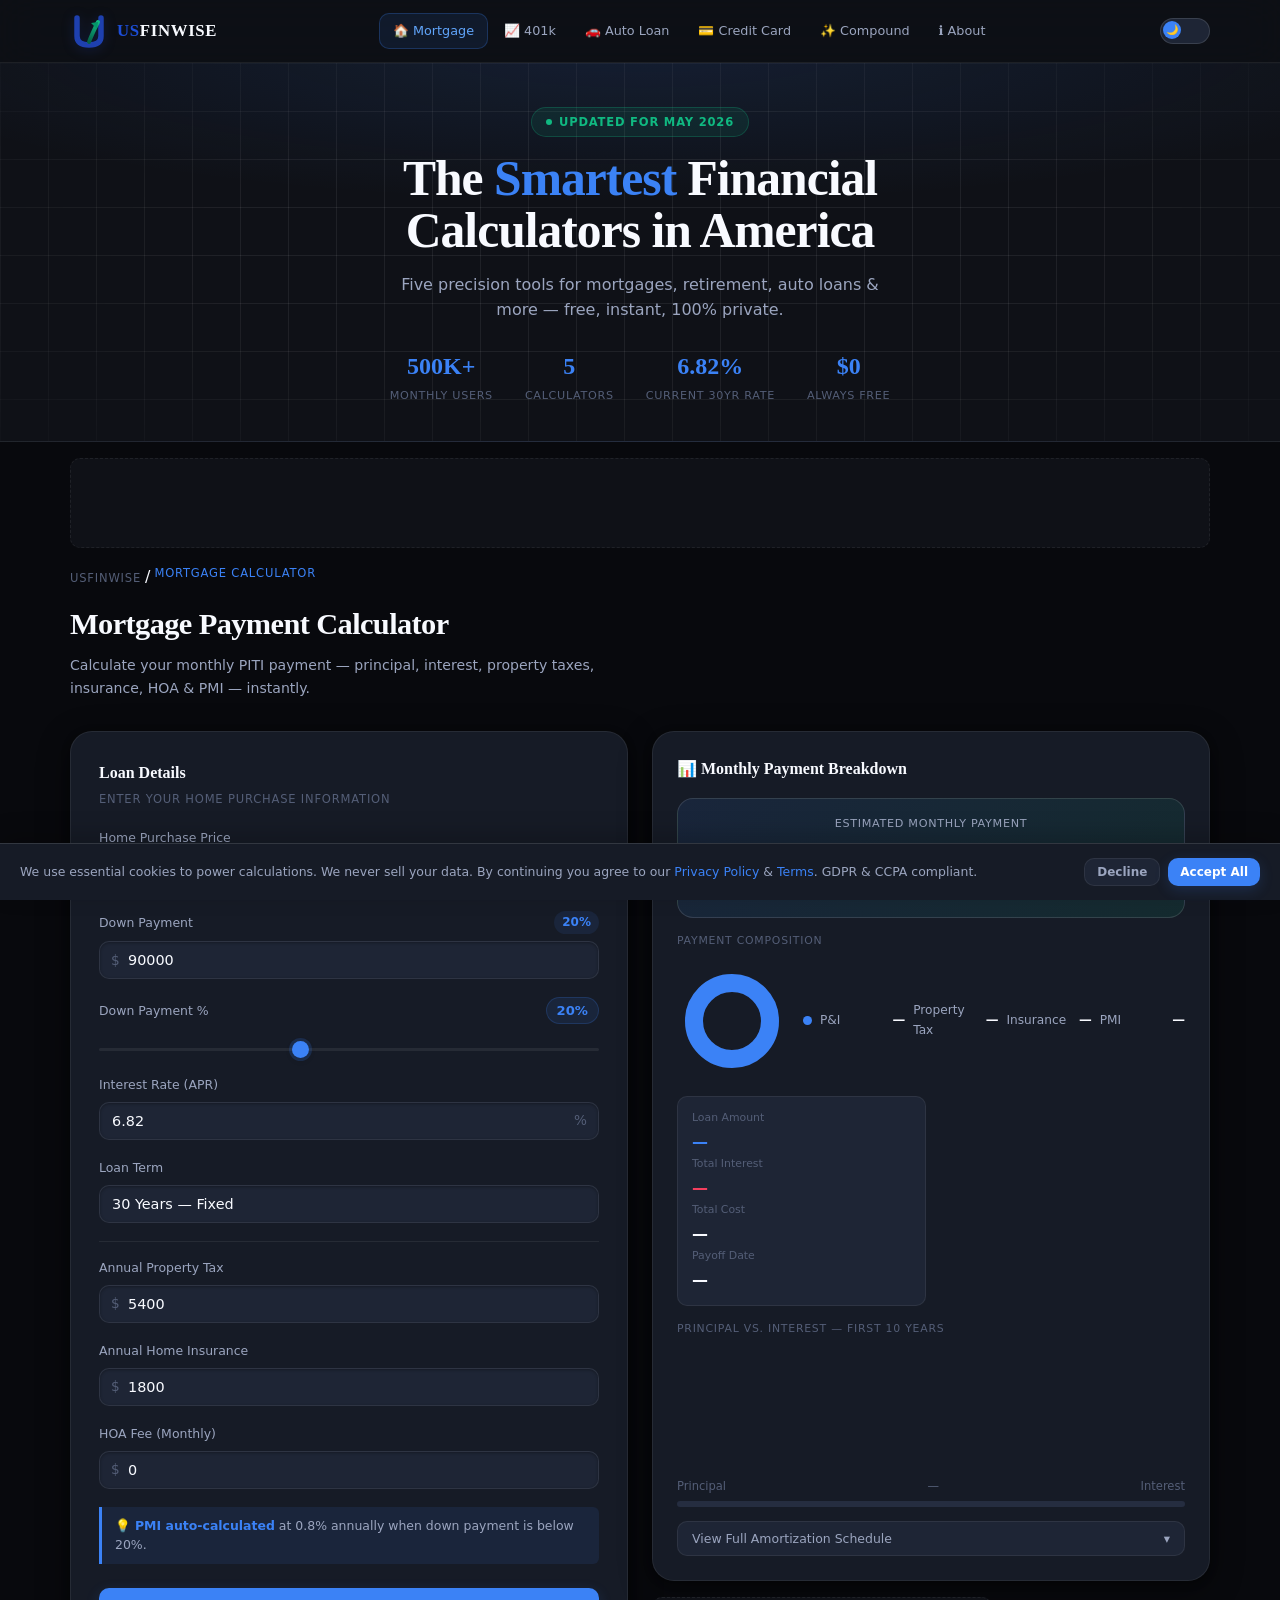
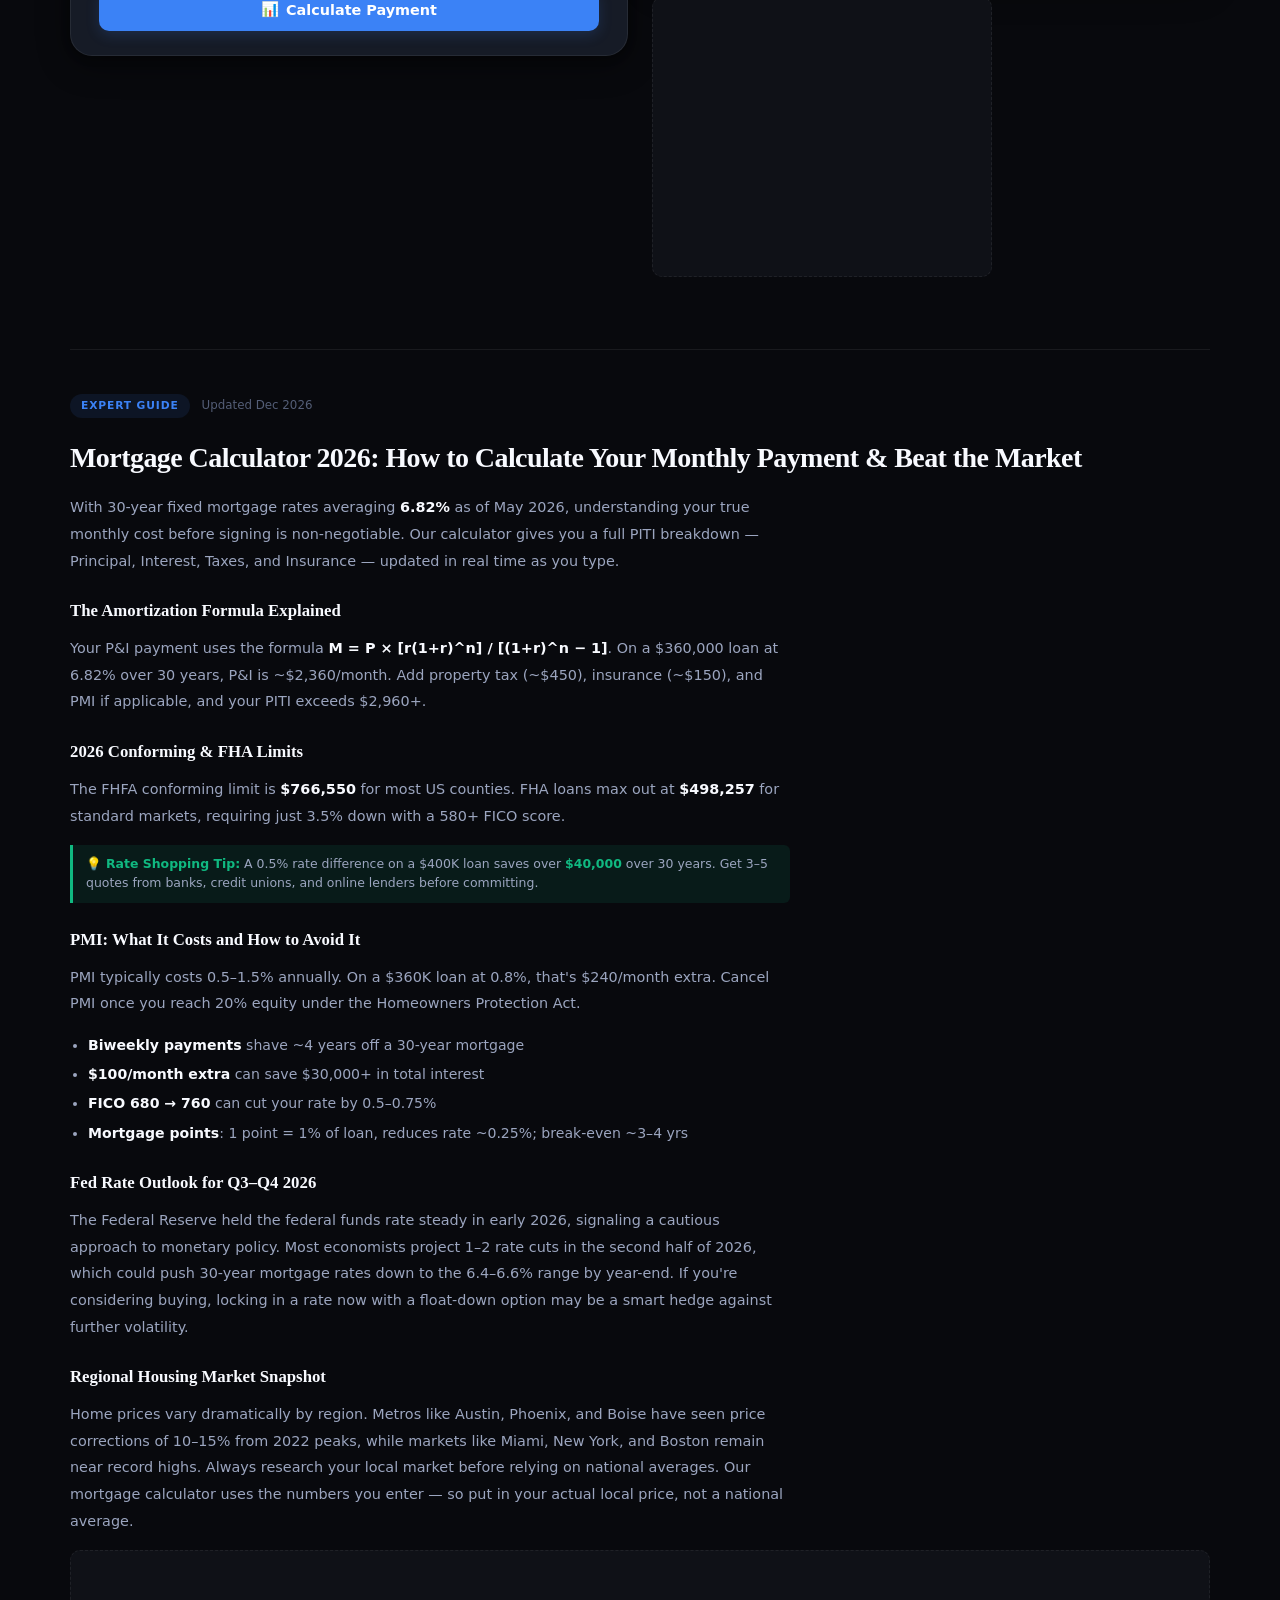
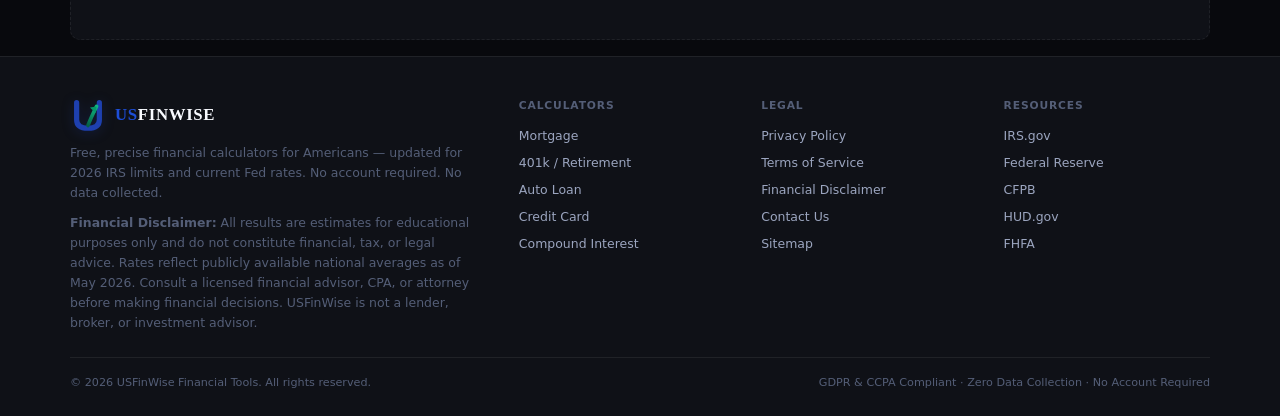
==== commit 6c8132be: "fix cookie div and update all files" ====
--- a/index.html
+++ b/index.html
@@ -107,6 +107,7 @@
     <button class="btn btn-ghost btn-sm" onclick="dismissCookie('reject')" aria-label="Decline optional cookies">Decline</button>
     <button class="btn btn-primary btn-sm" style="width:auto;margin:0" onclick="dismissCookie('accept')" aria-label="Accept all cookies">Accept All</button>
   </div>
+</div>
 
 <nav id="navbar" role="navigation" aria-label="Main navigation">
   <div class="container nav-wrap">
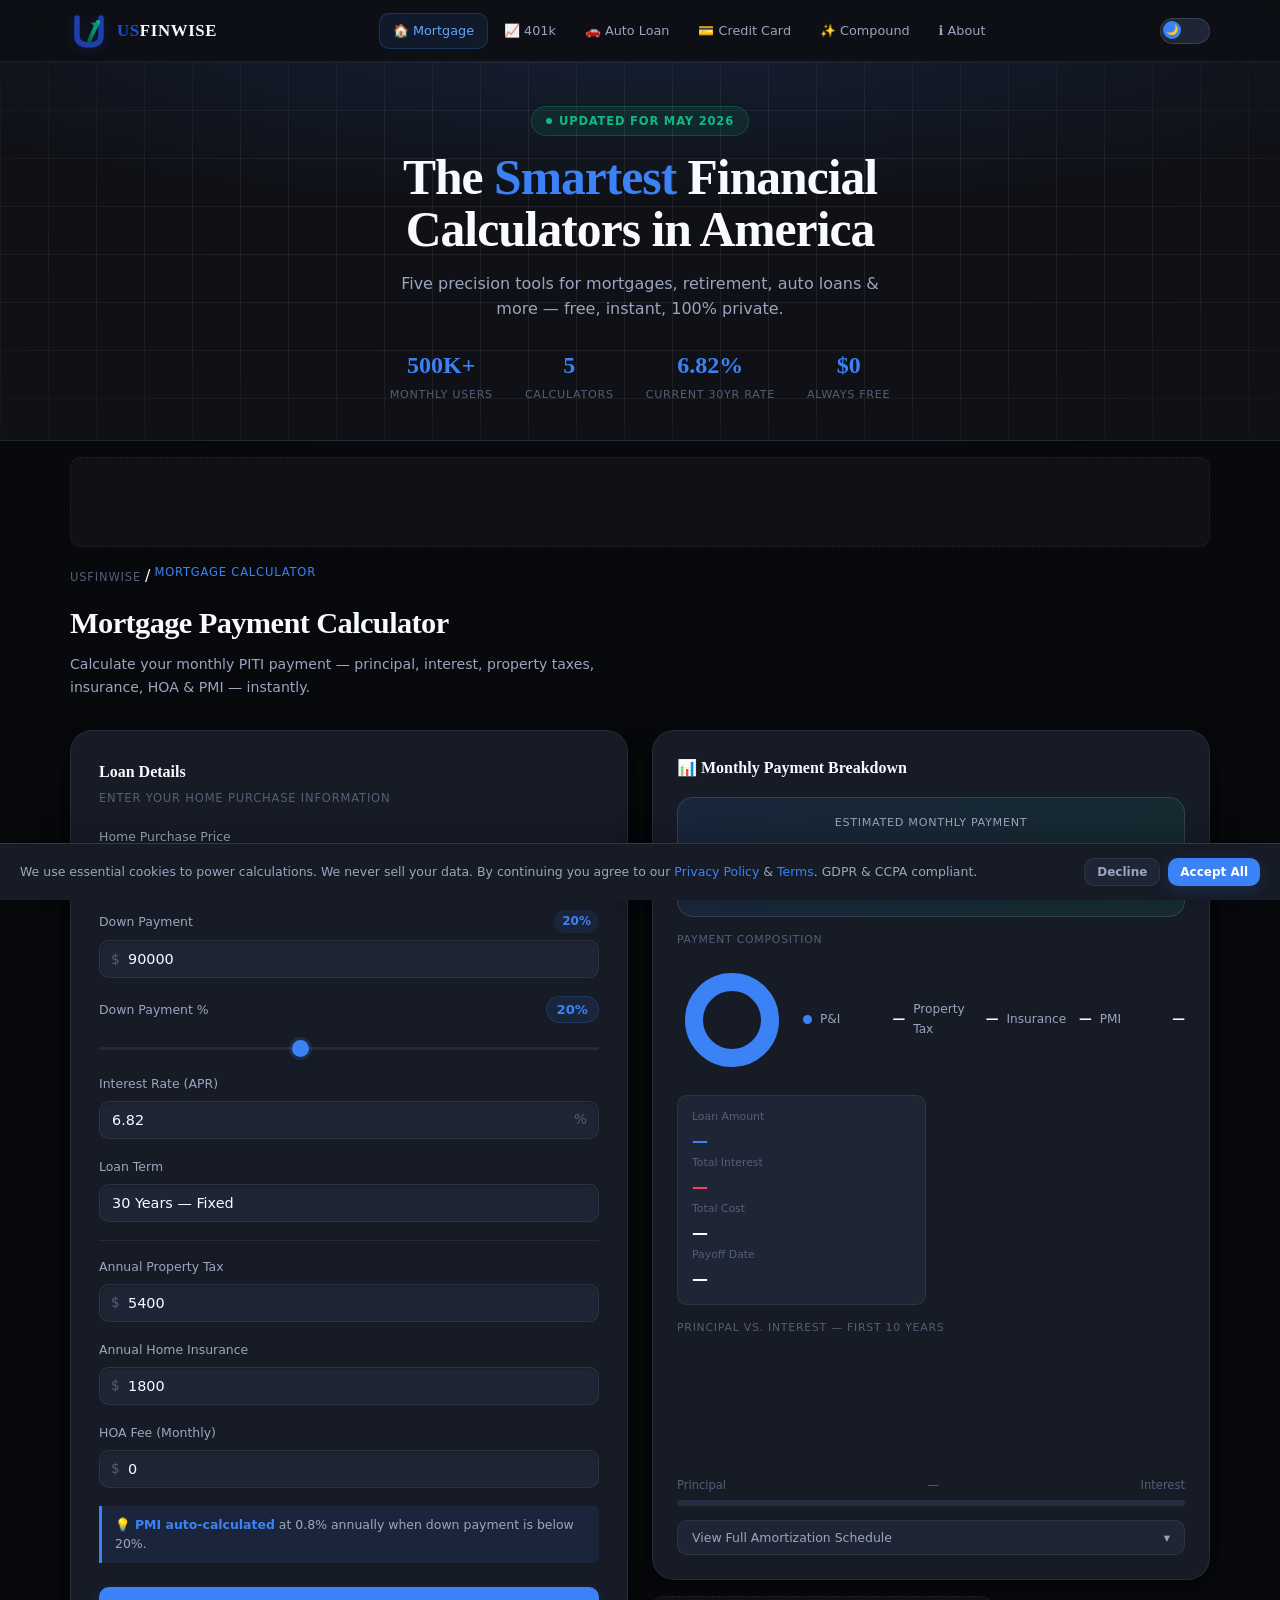
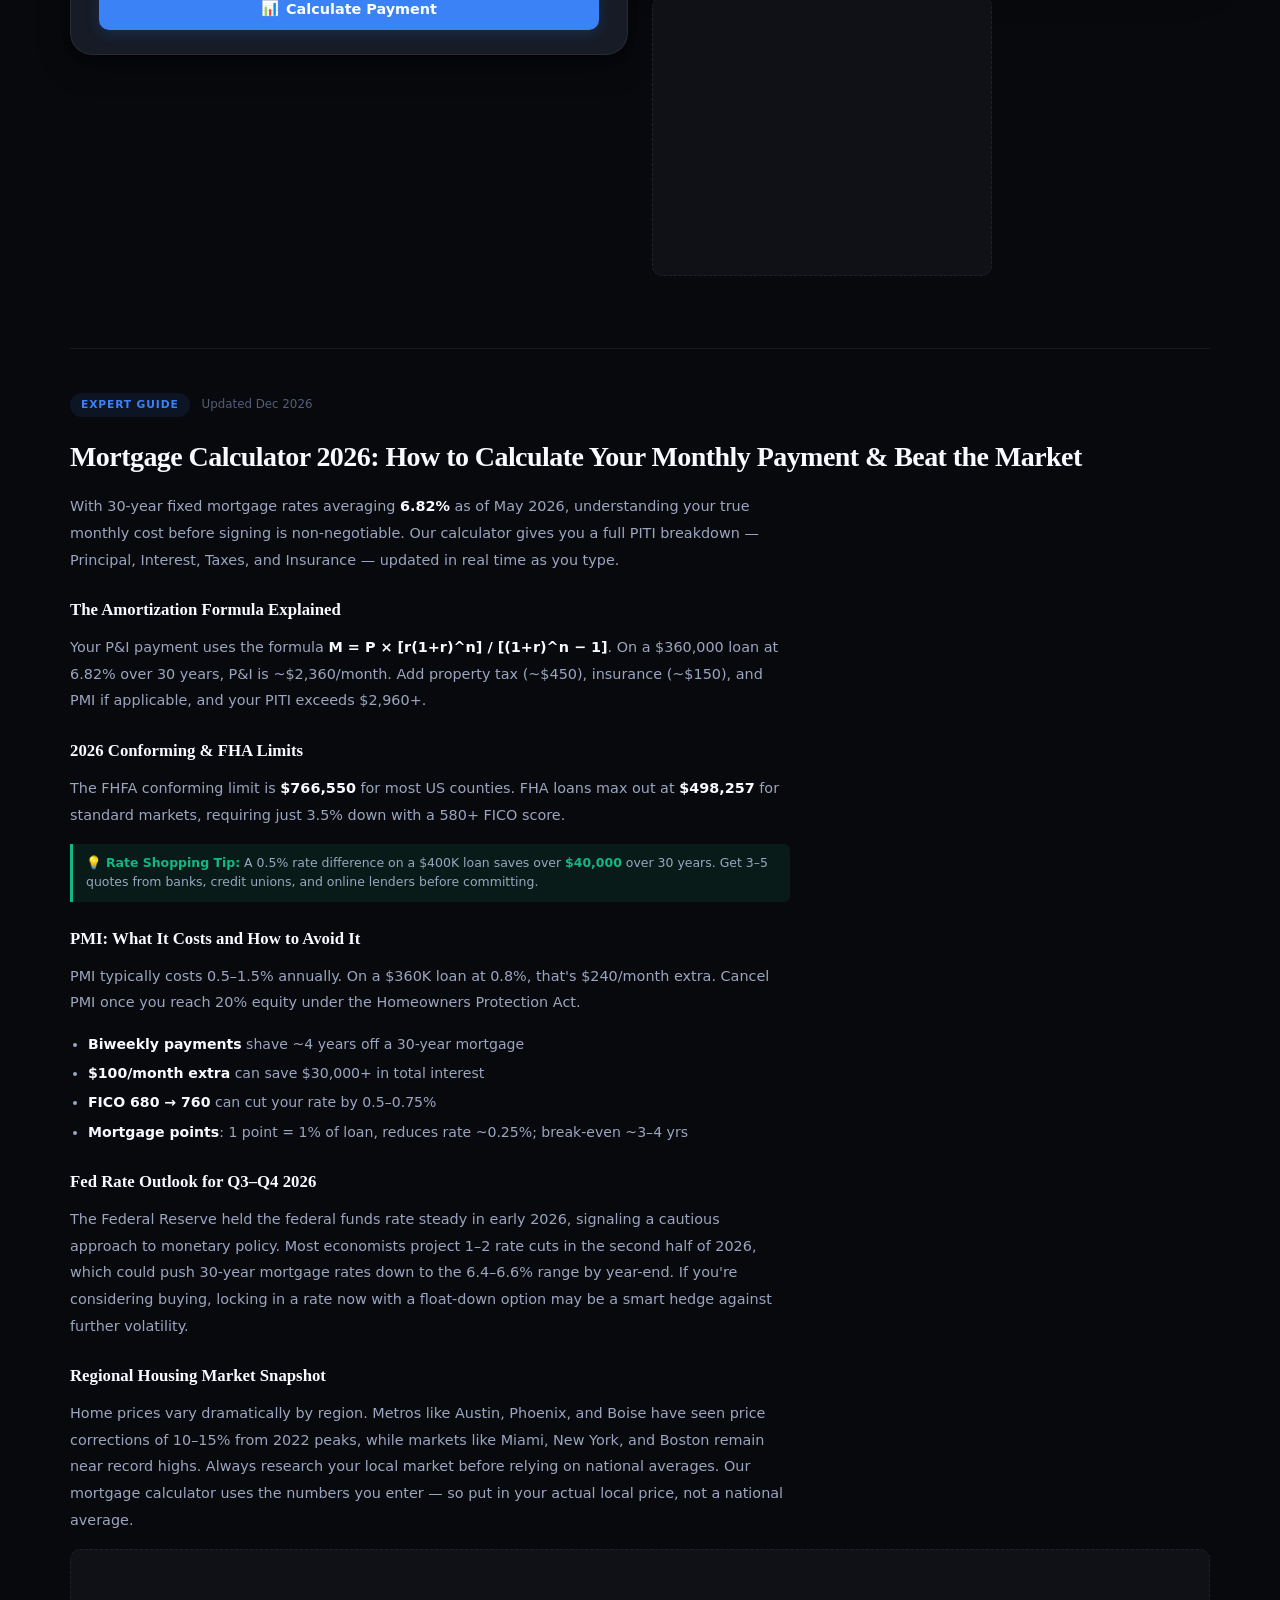
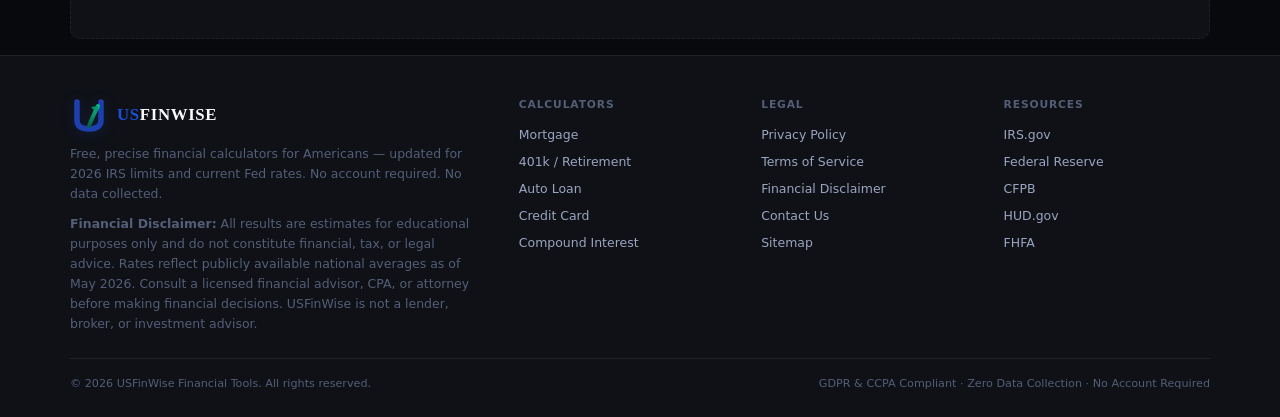
==== commit a7639cd4: "delay GA loading, fix CLS, add contain" ====
--- a/index.html
+++ b/index.html
@@ -696,8 +696,30 @@
        2. calculator.js  → listens for 'cmsReady', runs calcs
      Both are deferred by being at end of <body>.
 ═══════════════════════════════════════════════════════ -->
-<!-- Google tag (gtag.js) -->
-<script async src="https://www.googletagmanager.com/gtag/js?id=G-8KMDEPXL59"></script>
+<!-- GA loads after user interaction to save 64KB -->
+<script>
+(function() {
+  var loaded = false;
+  function loadGA() {
+    if (loaded) return;
+    loaded = true;
+    var s = document.createElement('script');
+    s.async = true;
+    s.src = 'https://www.googletagmanager.com/gtag/js?id=G-8KMDEPXL59';
+    document.head.appendChild(s);
+    s.onload = function() {
+      window.dataLayer = window.dataLayer || [];
+      function gtag(){dataLayer.push(arguments);}
+      gtag('js', new Date());
+      gtag('config', 'G-8KMDEPXL59');
+    };
+  }
+  ['scroll','click','keydown','touchstart','mousemove'].forEach(function(e) {
+    window.addEventListener(e, loadGA, {once: true, passive: true});
+  });
+  setTimeout(loadGA, 5000);
+})();
+</script>
 
 <script src="/assets/js/cms-bridge.js" defer></script>
 <script src="/assets/js/calculator.js" defer></script>
--- a/assets/css/style.css
+++ b/assets/css/style.css
@@ -152,6 +152,8 @@
   position: sticky;
   top: 0;
   z-index: 200;
+  height: 62px;
+  contain: layout style;
   background: var(--nav-glass);
   backdrop-filter: blur(20px) saturate(160%);
   -webkit-backdrop-filter: blur(20px) saturate(160%);
@@ -163,6 +165,7 @@
   align-items: center;
   justify-content: space-between;
   height: 62px;
+  min-height: 62px;
   gap: 12px;
 }
 
@@ -176,6 +179,8 @@
 }
 .logo-svg {
   flex-shrink: 0;
+  width: 38px;
+  height: 38px;
   filter: drop-shadow(0 2px 6px rgba(30,64,175,.25));
   transition: filter var(--dur) var(--ease);
 }
@@ -272,9 +277,11 @@
   background: var(--bg1);
   background-image: var(--grd-hero);
   border-bottom: 1px solid var(--bdr);
-  padding: 36px 0 28px; /* mobile */
+  padding: 36px 0 28px;
   position: relative;
   overflow: hidden;
+  min-height: 200px;
+  contain: layout;
 }
 @media (min-width: 600px) { .hero { padding: 44px 0 36px; } }
 
@@ -725,7 +732,7 @@
   padding: 12px 16px;
   display: flex; align-items: center; gap: 12px; flex-wrap: wrap;
   box-shadow: 0 -8px 24px rgba(0,0,0,.2);
-  animation: slideUp .4s var(--ease);
+  transform: translateY(0);
 }
 @media (min-width: 600px) { #cookie { padding: 14px 20px; } }
 #cookie.gone { display: none; }
--- a/assets/css/style.css
+++ b/assets/css/style.css
@@ -152,6 +152,8 @@
   position: sticky;
   top: 0;
   z-index: 200;
+  height: 62px;
+  contain: layout style;
   background: var(--nav-glass);
   backdrop-filter: blur(20px) saturate(160%);
   -webkit-backdrop-filter: blur(20px) saturate(160%);
@@ -163,6 +165,7 @@
   align-items: center;
   justify-content: space-between;
   height: 62px;
+  min-height: 62px;
   gap: 12px;
 }
 
@@ -176,6 +179,8 @@
 }
 .logo-svg {
   flex-shrink: 0;
+  width: 38px;
+  height: 38px;
   filter: drop-shadow(0 2px 6px rgba(30,64,175,.25));
   transition: filter var(--dur) var(--ease);
 }
@@ -272,9 +277,11 @@
   background: var(--bg1);
   background-image: var(--grd-hero);
   border-bottom: 1px solid var(--bdr);
-  padding: 36px 0 28px; /* mobile */
+  padding: 36px 0 28px;
   position: relative;
   overflow: hidden;
+  min-height: 200px;
+  contain: layout;
 }
 @media (min-width: 600px) { .hero { padding: 44px 0 36px; } }
 
@@ -725,7 +732,7 @@
   padding: 12px 16px;
   display: flex; align-items: center; gap: 12px; flex-wrap: wrap;
   box-shadow: 0 -8px 24px rgba(0,0,0,.2);
-  animation: slideUp .4s var(--ease);
+  transform: translateY(0);
 }
 @media (min-width: 600px) { #cookie { padding: 14px 20px; } }
 #cookie.gone { display: none; }
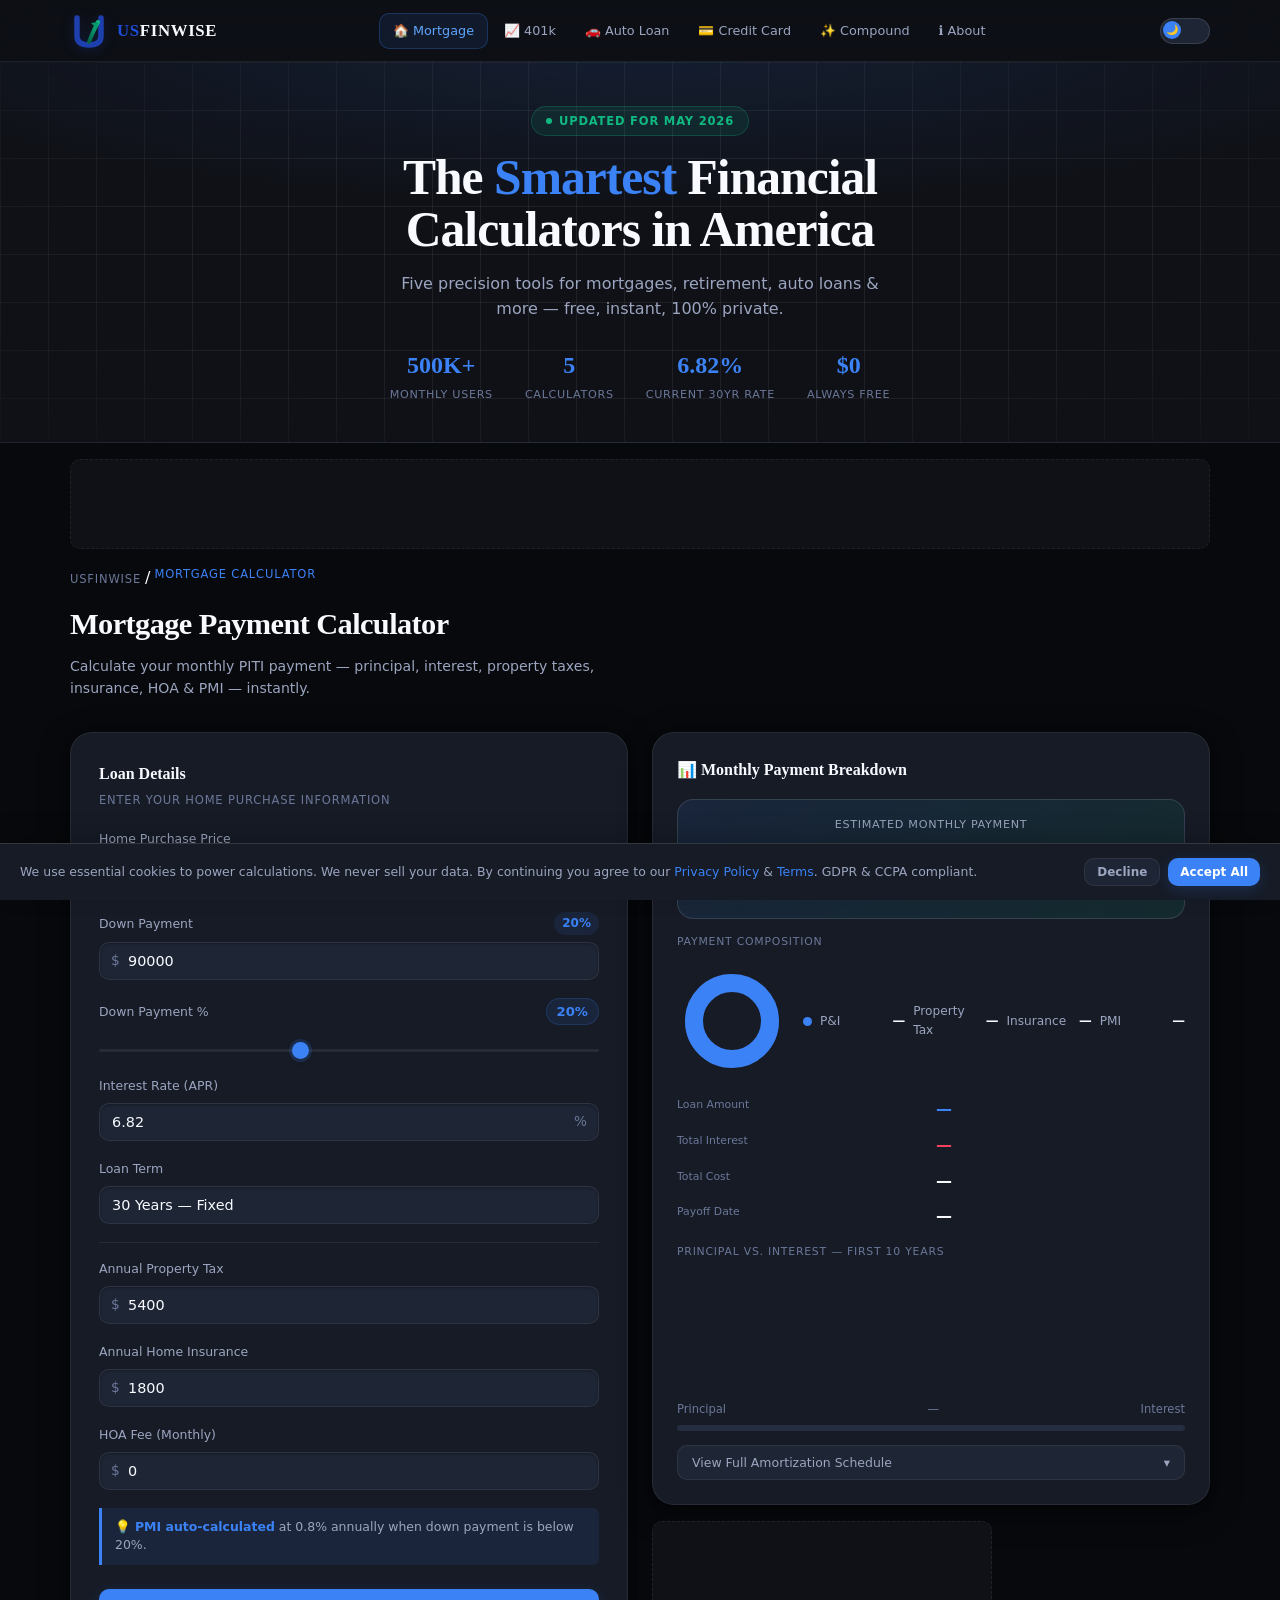
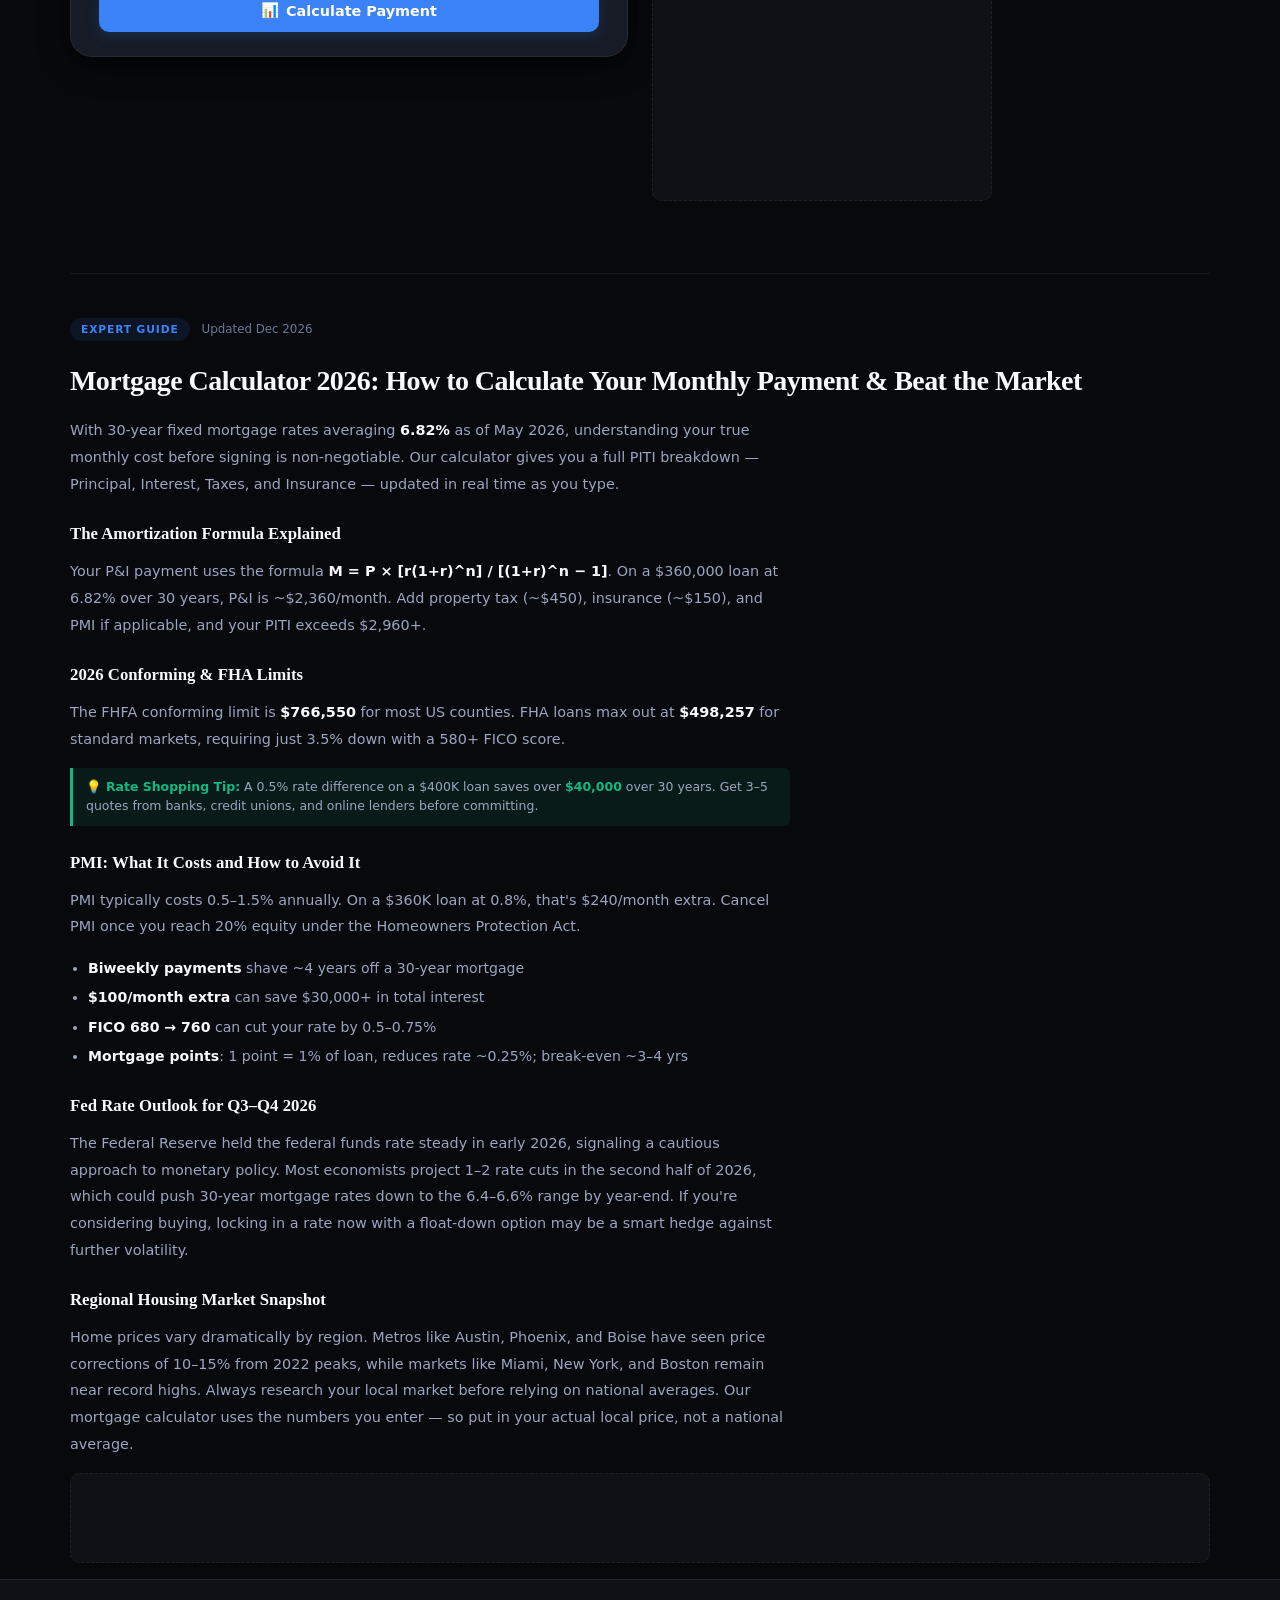
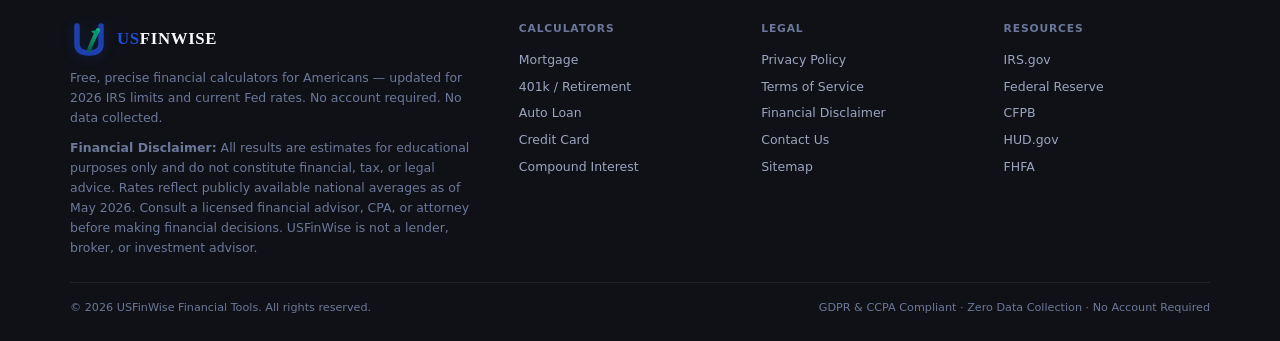
==== commit 40421e4e: "delay GA loading, fix CLS, add contain" ====
--- a/index.html
+++ b/index.html
@@ -300,7 +300,7 @@
     <!-- RESULTS PANEL -->
     <div>
       <div class="results" id="m-results" aria-live="polite" aria-atomic="false" aria-label="Mortgage calculation results">
-        <h3 class="results-label"><span aria-hidden="true">📊</span> Monthly Payment Breakdown</h3>
+        <p class="results-label"><span aria-hidden="true">📊</span> Monthly Payment Breakdown</p>
 
         <div class="res-primary">
           <div class="res-label">Estimated Monthly Payment</div>
@@ -696,33 +696,35 @@
        2. calculator.js  → listens for 'cmsReady', runs calcs
      Both are deferred by being at end of <body>.
 ═══════════════════════════════════════════════════════ -->
-<!-- GA loads after user interaction to save 64KB -->
+<script src="/assets/js/cms-bridge.js" defer></script>
+<script src="/assets/js/calculator.js" defer></script>
+
+<!-- GA: loads after user interaction → saves 64KB TBT -->
 <script>
-(function() {
-  var loaded = false;
-  function loadGA() {
-    if (loaded) return;
-    loaded = true;
+(function(){
+  var done = false;
+  function loadGA(){
+    if(done) return; done = true;
     var s = document.createElement('script');
     s.async = true;
     s.src = 'https://www.googletagmanager.com/gtag/js?id=G-8KMDEPXL59';
     document.head.appendChild(s);
-    s.onload = function() {
+    s.onload = function(){
       window.dataLayer = window.dataLayer || [];
       function gtag(){dataLayer.push(arguments);}
+      window.gtag = gtag;
       gtag('js', new Date());
-      gtag('config', 'G-8KMDEPXL59');
+      gtag('config', 'G-8KMDEPXL59', {send_page_view: true});
     };
   }
-  ['scroll','click','keydown','touchstart','mousemove'].forEach(function(e) {
-    window.addEventListener(e, loadGA, {once: true, passive: true});
+  /* Fire on first real user interaction */
+  var events = ['scroll','click','keydown','touchstart','mousemove'];
+  events.forEach(function(e){
+    window.addEventListener(e, loadGA, {once:true, passive:true});
   });
-  setTimeout(loadGA, 5000);
+  /* Fallback: fire after 4s regardless */
+  setTimeout(loadGA, 4000);
 })();
 </script>
-
-<script src="/assets/js/cms-bridge.js" defer></script>
-<script src="/assets/js/calculator.js" defer></script>
-
 </body>
 </html>
--- a/assets/css/style.css
+++ b/assets/css/style.css
@@ -35,7 +35,7 @@
   --bdr2:       rgba(255,255,255,.12);
   --txt0:       #f8faff;
   --txt1:       #9ba5bf;
-  --txt2:       #545e77;
+  --txt2:       #6b7899;
   --acc:        #3b82f6;
   --acc-h:      #60a5fa;
   --acc-d:      #1d4ed8;
@@ -64,7 +64,7 @@
   --bdr2:       rgba(0,0,0,.14);
   --txt0:       #0a0d14;
   --txt1:       #445069;
-  --txt2:       #8b96b0;
+  --txt2:       #5a6480;
   --acc:        #2563eb;
   --acc-h:      #3b82f6;
   --acc-d:      #1e40af;
@@ -915,3 +915,33 @@
 }
 @keyframes cmsLoad { to { background-position: -200% 0; } }
 .cms-loading-bar.done { animation: none; opacity: 0; transition: opacity .3s; }
+
+
+/* ── CLS Fixes ─────────────────────────────────────────── */
+/* Navbar fixed height prevents shift */
+#navbar { min-height: 62px; contain: layout style; }
+.nav-wrap { height: 62px; }
+
+/* Hero fixed min-height prevents shift */
+.hero { min-height: 220px; }
+@media (min-width: 600px) { .hero { min-height: 260px; } }
+
+/* Logo SVG explicit size */
+.logo-svg { width: 38px; height: 38px; display: block; }
+
+/* Prevent font-swap shift */
+body { font-synthesis: none; }
+
+/* Cookie banner never causes shift (already fixed) */
+#cookie { will-change: transform; }
+
+/* Freshness badge explicit size */
+.freshness-badge { min-height: 28px; }
+
+/* Hero KPIs fixed height */
+.hero-kpis { min-height: 60px; }
+
+/* ── Accessibility Fixes ────────────────────────────────── */
+/* Fix stats-grid dl structure */
+.stats-grid { display: grid; grid-template-columns: 1fr 1fr; gap: 10px; }
+.stats-grid > div { display: contents; }
--- a/assets/css/style.css
+++ b/assets/css/style.css
@@ -35,7 +35,7 @@
   --bdr2:       rgba(255,255,255,.12);
   --txt0:       #f8faff;
   --txt1:       #9ba5bf;
-  --txt2:       #545e77;
+  --txt2:       #6b7899;
   --acc:        #3b82f6;
   --acc-h:      #60a5fa;
   --acc-d:      #1d4ed8;
@@ -64,7 +64,7 @@
   --bdr2:       rgba(0,0,0,.14);
   --txt0:       #0a0d14;
   --txt1:       #445069;
-  --txt2:       #8b96b0;
+  --txt2:       #5a6480;
   --acc:        #2563eb;
   --acc-h:      #3b82f6;
   --acc-d:      #1e40af;
@@ -915,3 +915,33 @@
 }
 @keyframes cmsLoad { to { background-position: -200% 0; } }
 .cms-loading-bar.done { animation: none; opacity: 0; transition: opacity .3s; }
+
+
+/* ── CLS Fixes ─────────────────────────────────────────── */
+/* Navbar fixed height prevents shift */
+#navbar { min-height: 62px; contain: layout style; }
+.nav-wrap { height: 62px; }
+
+/* Hero fixed min-height prevents shift */
+.hero { min-height: 220px; }
+@media (min-width: 600px) { .hero { min-height: 260px; } }
+
+/* Logo SVG explicit size */
+.logo-svg { width: 38px; height: 38px; display: block; }
+
+/* Prevent font-swap shift */
+body { font-synthesis: none; }
+
+/* Cookie banner never causes shift (already fixed) */
+#cookie { will-change: transform; }
+
+/* Freshness badge explicit size */
+.freshness-badge { min-height: 28px; }
+
+/* Hero KPIs fixed height */
+.hero-kpis { min-height: 60px; }
+
+/* ── Accessibility Fixes ────────────────────────────────── */
+/* Fix stats-grid dl structure */
+.stats-grid { display: grid; grid-template-columns: 1fr 1fr; gap: 10px; }
+.stats-grid > div { display: contents; }
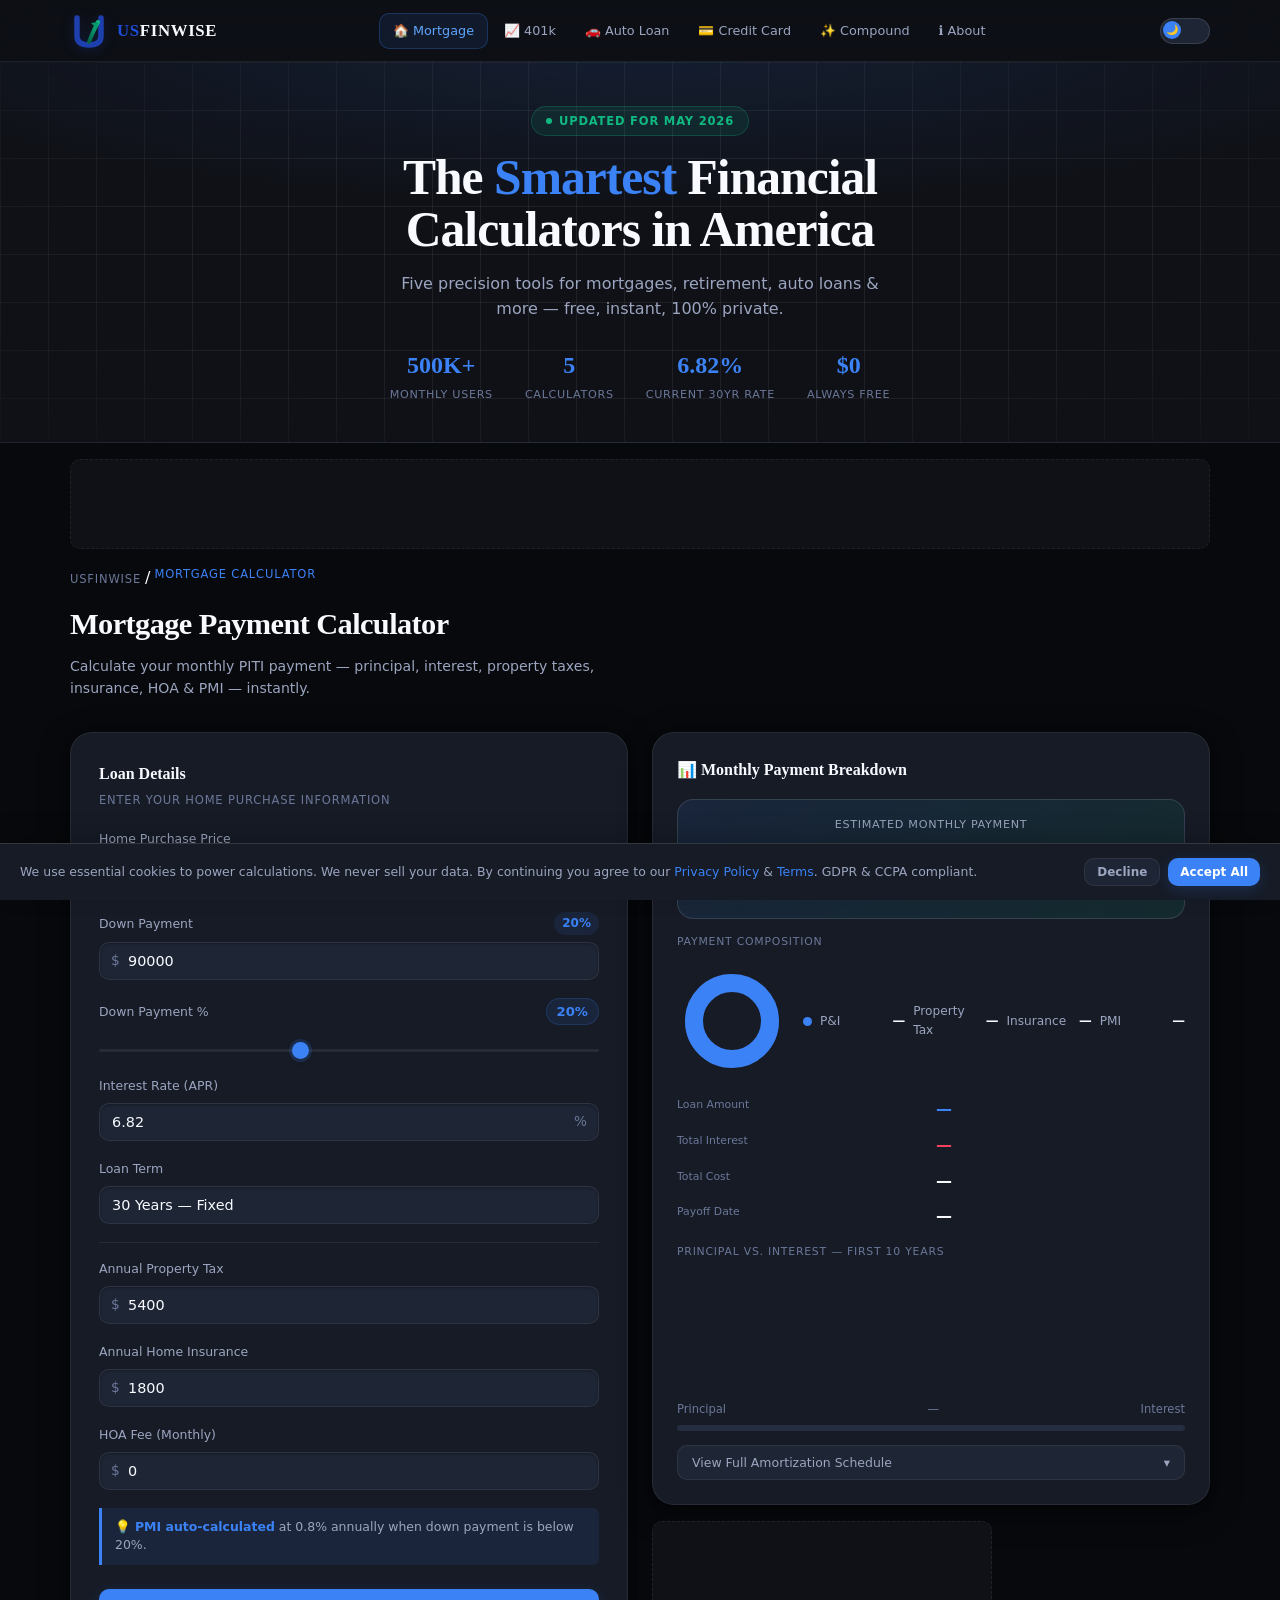
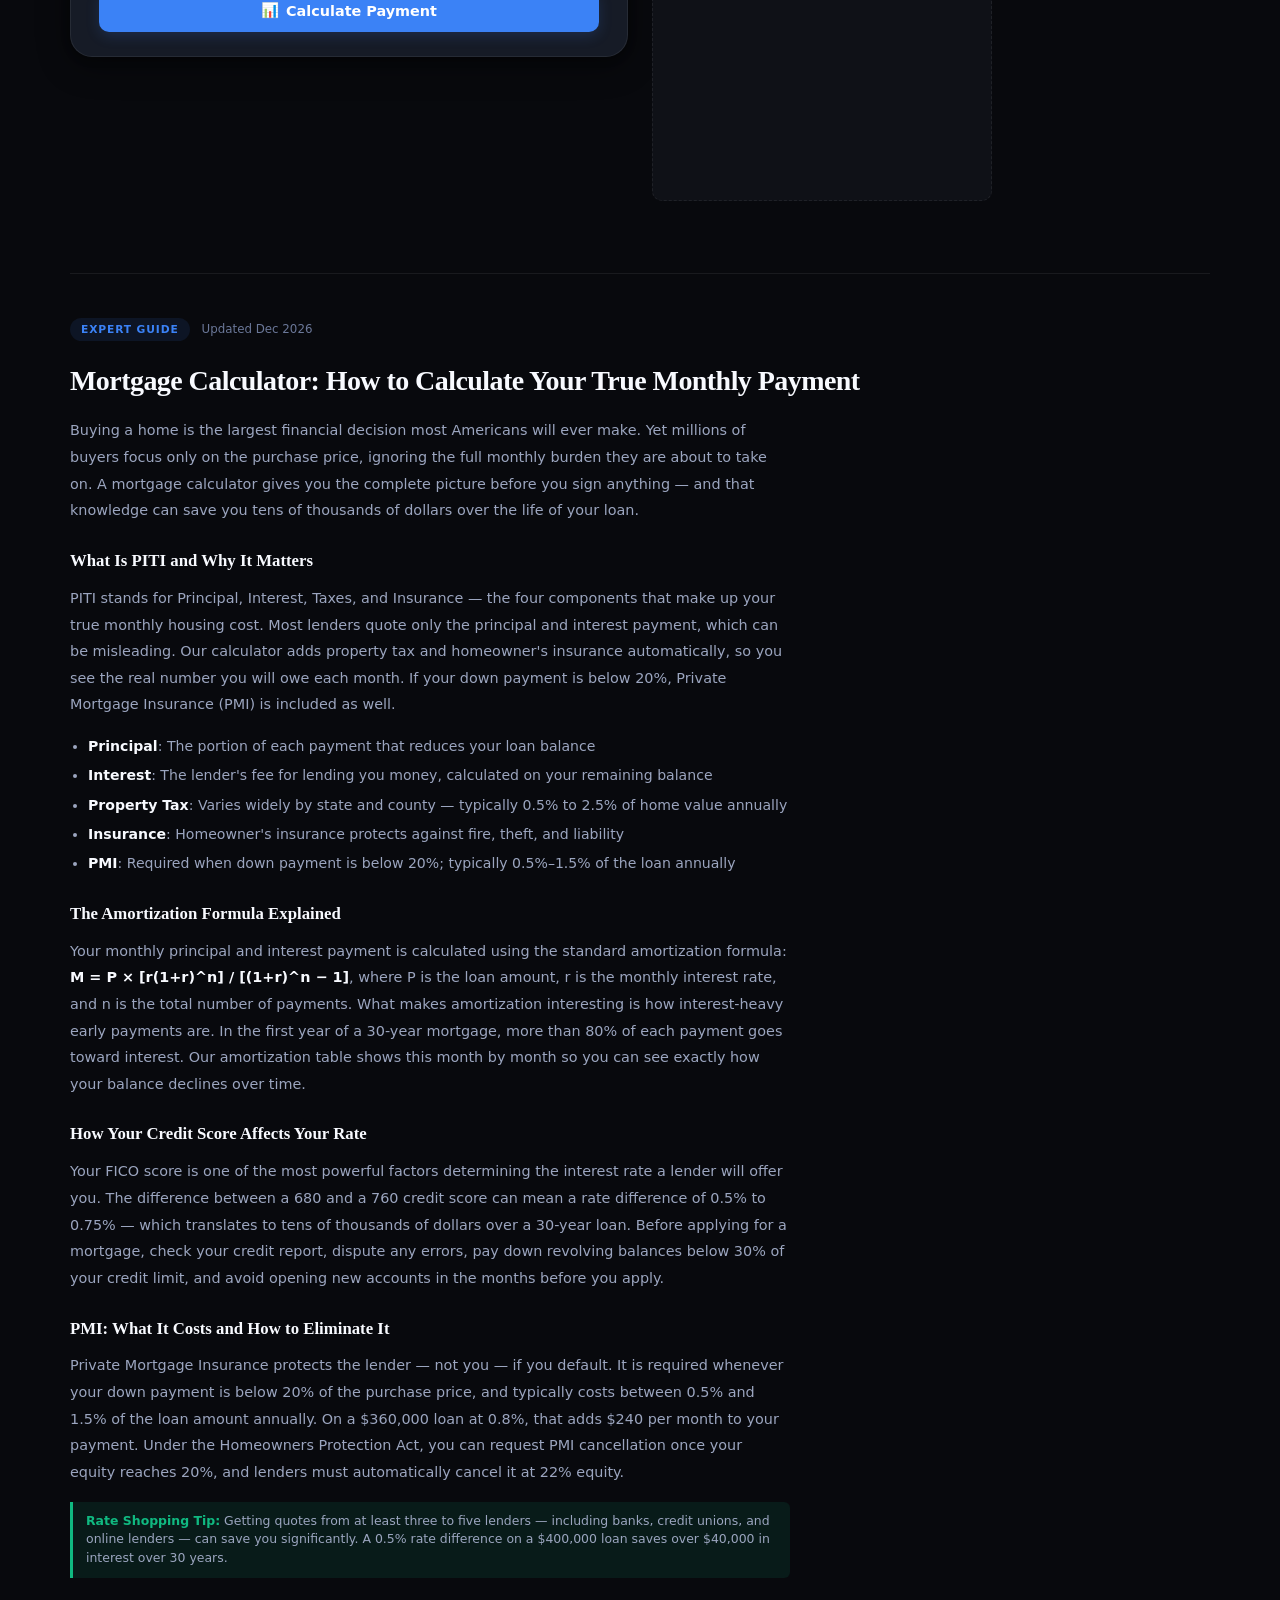
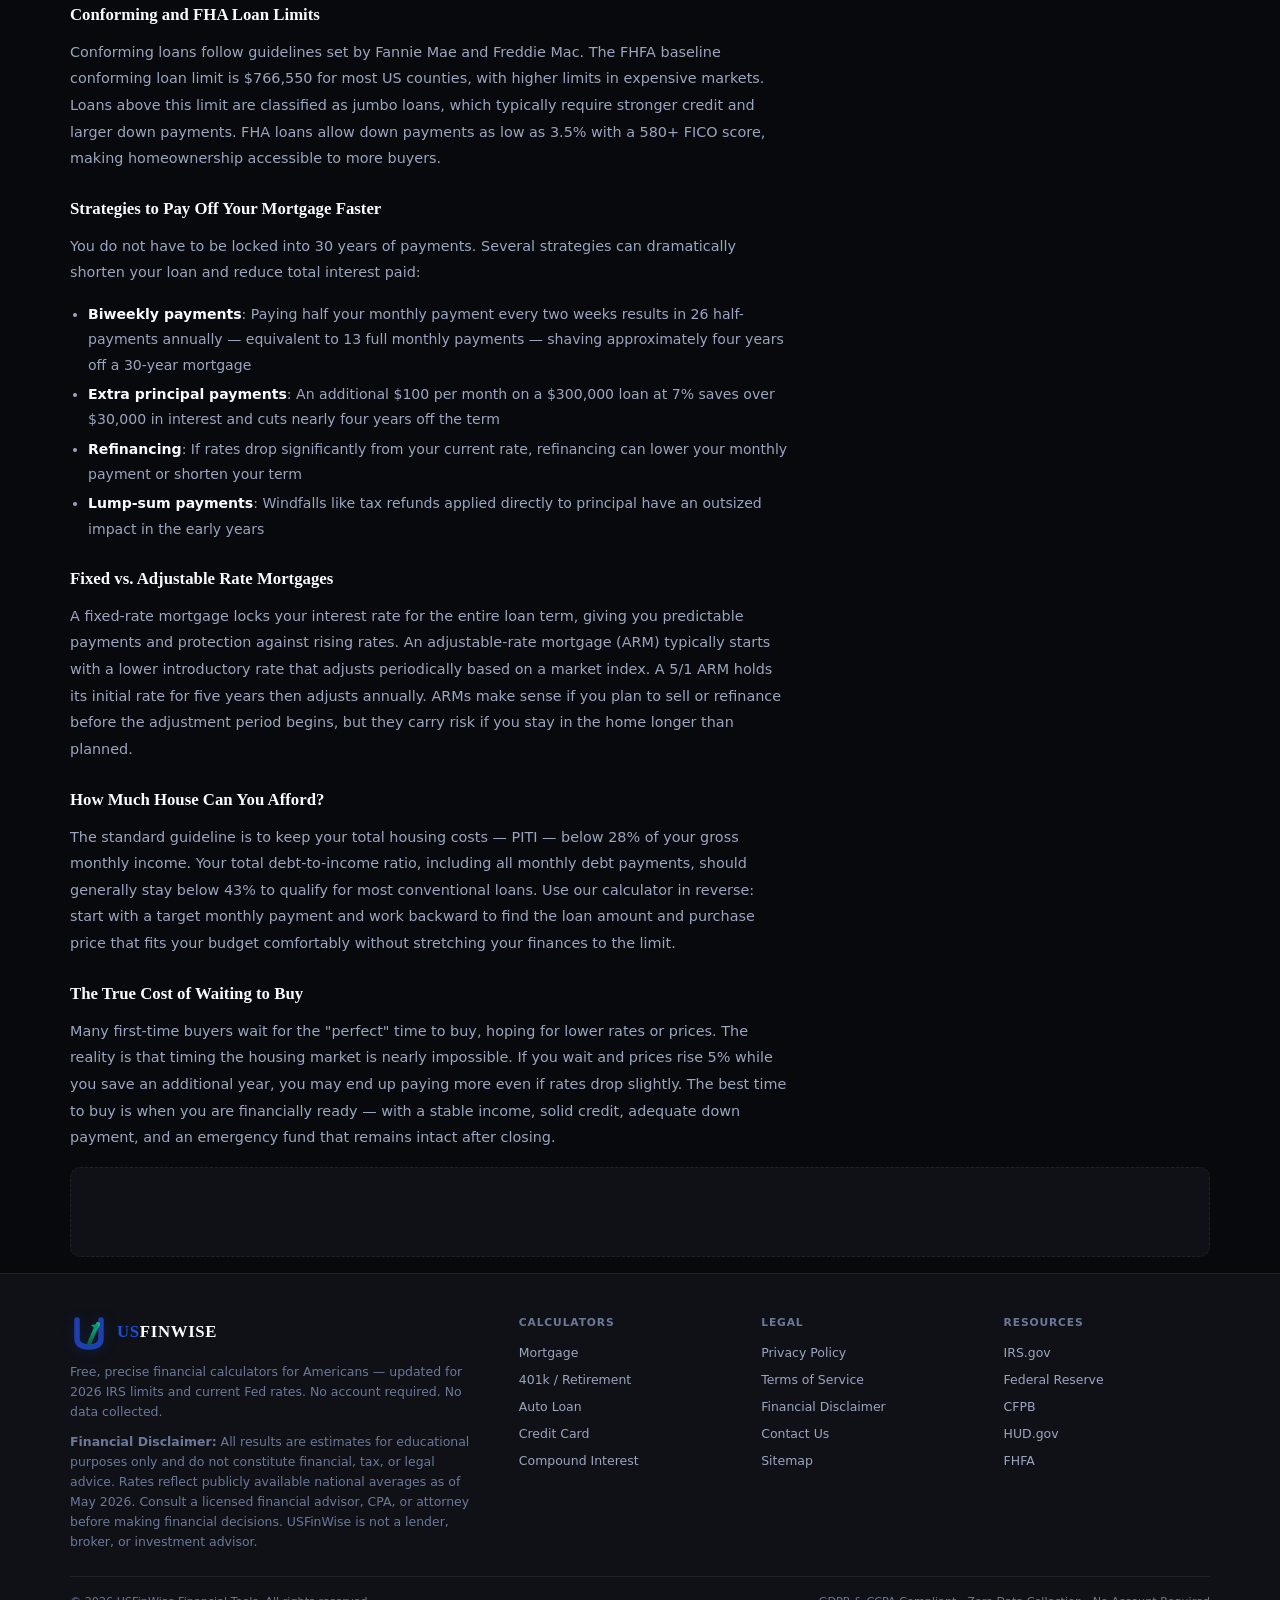
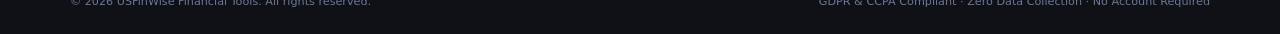
==== commit 47dadb49: "add 1000-word SEO articles to all calculator pages" ====
--- a/index.html
+++ b/index.html
@@ -2,15 +2,13 @@
 <html lang="en" data-theme="dark">
 <head>
 <meta charset="UTF-8"/>
-<link rel="preconnect" href="https://www.googletagmanager.com" crossorigin/>
-<link rel="dns-prefetch" href="https://www.googletagmanager.com"/>
-<link rel="dns-prefetch" href="https://www.google-analytics.com"/>
 <link rel="dns-prefetch" href="https://www.googletagmanager.com"/>
 <link rel="dns-prefetch" href="https://www.google-analytics.com"/>
 <meta name="viewport" content="width=device-width,initial-scale=1.0"/>
 <title>Mortgage Calculator 2026 | USFinWise — Free PITI, PMI & Amortization</title>
 <meta name="description" content="Free mortgage calculator 2026. Calculate your full PITI monthly payment — principal, interest, property taxes, insurance & PMI. Trusted by 500K+ Americans."/>
 <meta name="keywords" content="mortgage calculator 2026, PITI calculator, PMI calculator, amortization schedule, monthly mortgage payment calculator"/>
+<meta name="referrer" content="strict-origin-when-cross-origin"/>
 <meta name="robots" content="index,follow,max-snippet:-1,max-image-preview:large,max-video-preview:-1"/>
 <meta name="author" content="USFinWise Financial Tools"/>
 <meta name="theme-color" content="#0f1117"/>
@@ -20,12 +18,15 @@
 <meta property="og:description" content="Free mortgage calculator 2026. Calculate your full PITI monthly payment — principal, interest, property taxes, insurance & PMI. Trusted by 500K+ Americans."/>
 <meta property="og:url" content="https://usfinwise.com/"/>
 <meta property="og:image" content="https://usfinwise.com/og-image.png"/>
+<meta property="og:image:width" content="1200"/>
+<meta property="og:image:height" content="630"/>
 <meta property="og:locale" content="en_US"/>
 <meta name="twitter:card" content="summary_large_image"/>
 <meta name="twitter:site" content="@usfinwise"/>
 <meta name="twitter:title" content="Mortgage Calculator 2026 | USFinWise — Free PITI, PMI & Amortization"/>
 <meta name="twitter:description" content="Free mortgage calculator 2026. Calculate your full PITI monthly payment — principal, interest, property taxes, insurance & PMI. Trusted by 500K+ Americans."/>
 <meta name="twitter:image" content="https://usfinwise.com/og-image.png"/>
+<link rel="icon" href="/favicon.ico" sizes="any"/>
 <link rel="canonical" href="https://usfinwise.com/"/>
 <link rel="sitemap" type="application/xml" title="Sitemap" href="/sitemap.xml"/>
 <script type="application/ld+json">
@@ -34,37 +35,37 @@
 <script type="application/ld+json">
 {"@context":"https://schema.org","@type":"BreadcrumbList","itemListElement":[{"@type":"ListItem","position":1,"name":"USFinWise","item":"https://usfinwise.com/"},{"@type":"ListItem","position":2,"name":"Mortgage Calculator","item":"https://usfinwise.com/"}]}
 </script>
-<style>
-:root{--font-display:'Georgia','Times New Roman',serif;--font-body:system-ui,-apple-system,'Segoe UI',Arial,sans-serif;--ease:cubic-bezier(.4,0,.2,1);--dur:.28s;--r-xs:6px;--r-sm:10px;--r-md:16px;--r-lg:22px;--r-xl:32px}
-[data-theme="dark"]{--bg0:#08090d;--bg1:#0f1117;--bg2:#161b26;--bg3:#1e2535;--bg4:#252d40;--bdr:rgba(255,255,255,.07);--bdr2:rgba(255,255,255,.12);--txt0:#f8faff;--txt1:#9ba5bf;--txt2:#545e77;--acc:#3b82f6;--acc-h:#60a5fa;--acc-glow:rgba(59,130,246,.18);--acc-bg:rgba(59,130,246,.10);--grn:#10b981;--grn-bg:rgba(16,185,129,.10);--red:#f43f5e;--red-bg:rgba(244,63,94,.10);--ylw:#f59e0b;--nav-glass:rgba(15,17,23,.85);--card-shadow:0 8px 32px rgba(0,0,0,.45),0 2px 8px rgba(0,0,0,.3);--inp-shadow:inset 0 1px 3px rgba(0,0,0,.3);--grd-hero:radial-gradient(ellipse 90% 60% at 50% -5%,rgba(59,130,246,.12) 0%,transparent 70%)}
-[data-theme="light"]{--bg0:#f0f4f8;--bg1:#e8edf5;--bg2:#fff;--bg3:#f5f7fc;--bg4:#eaeffa;--bdr:rgba(0,0,0,.08);--bdr2:rgba(0,0,0,.14);--txt0:#0a0d14;--txt1:#445069;--txt2:#8b96b0;--acc:#2563eb;--acc-h:#3b82f6;--acc-glow:rgba(37,99,235,.15);--acc-bg:rgba(37,99,235,.08);--grn:#059669;--grn-bg:rgba(5,150,105,.09);--red:#dc2626;--red-bg:rgba(220,38,38,.09);--ylw:#d97706;--nav-glass:rgba(240,244,248,.9);--card-shadow:0 4px 20px rgba(0,0,0,.07),0 1px 4px rgba(0,0,0,.05);--inp-shadow:inset 0 1px 2px rgba(0,0,0,.05);--grd-hero:radial-gradient(ellipse 90% 60% at 50% -5%,rgba(37,99,235,.08) 0%,transparent 70%)}
-*,*::before,*::after{box-sizing:border-box;margin:0;padding:0}
-html{font-size:16px;scroll-behavior:smooth;-webkit-tap-highlight-color:transparent}
-body{font-family:var(--font-body);background:var(--bg0);color:var(--txt0);min-height:100vh;line-height:1.6;-webkit-font-smoothing:antialiased;transition:background var(--dur) var(--ease),color var(--dur) var(--ease)}
-a{color:var(--acc);text-decoration:none}
-#navbar{position:sticky;top:0;z-index:200;background:var(--nav-glass);backdrop-filter:blur(20px) saturate(160%);-webkit-backdrop-filter:blur(20px) saturate(160%);border-bottom:1px solid var(--bdr);transition:background var(--dur) var(--ease)}
-.nav-wrap{display:flex;align-items:center;justify-content:space-between;height:62px;gap:12px}
-.container{max-width:1180px;margin:0 auto;padding:0 16px}
-.hero{background:var(--bg1);background-image:var(--grd-hero);border-bottom:1px solid var(--bdr);padding:36px 0 28px;position:relative;overflow:hidden}
-.hero h1{font-family:var(--font-display);font-size:clamp(1.7rem,5vw,3.1rem);font-weight:800;line-height:1.05;color:var(--txt0);margin-bottom:14px;letter-spacing:-.02em}
-.hero h1 .hl{color:var(--acc)}
-.logo{display:flex;align-items:center;gap:9px;text-decoration:none;flex-shrink:0}
-.logo-name{font-family:var(--font-display);font-size:1.05rem;font-weight:700;color:var(--txt0);letter-spacing:.04em}
-.logo-us{color:#1d4ed8;font-weight:800}
-.nav-tabs{display:flex;align-items:center;gap:3px;overflow-x:auto;scrollbar-width:none;flex:1;justify-content:center}
-.nav-tab{display:flex;align-items:center;gap:6px;padding:7px 13px;border:none;border-radius:var(--r-sm);background:transparent;cursor:pointer;color:var(--txt1);font-size:.8rem;font-weight:500;white-space:nowrap;transition:all var(--dur) var(--ease);font-family:var(--font-body);text-decoration:none}
-.nav-tab.active{background:var(--acc-bg);color:var(--acc-h);border:1px solid rgba(59,130,246,.25)}
-.freshness-badge{display:inline-flex;align-items:center;gap:7px;background:var(--grn-bg);border:1px solid rgba(16,185,129,.25);color:var(--grn);font-size:.72rem;font-weight:600;letter-spacing:.07em;text-transform:uppercase;padding:5px 14px;border-radius:20px;margin-bottom:16px}
-.hero-sub{font-size:.95rem;color:var(--txt1);max-width:500px;margin:0 auto 24px}
-.hero-kpis{display:flex;justify-content:center;gap:20px;flex-wrap:wrap;list-style:none}
-.kpi{text-align:center}
-.kpi-n{display:block;font-family:var(--font-display);font-size:1.5rem;font-weight:700;color:var(--acc)}
-.kpi-l{display:block;font-size:.7rem;color:var(--txt2);text-transform:uppercase;letter-spacing:.06em;margin-top:2px}
-</style>
-<link rel="preload" href="/assets/css/style.css" as="style" onload="this.onload=null;this.rel='stylesheet'"/>
-<noscript><link rel="stylesheet" href="/assets/css/style.css"/></noscript>
+<link rel="stylesheet" href="/assets/css/style.css"/>
+<!-- Google Tag Manager - delayed until user interaction -->
+<script>
+(function(){
+  var loaded = false;
+  function loadGTM(){
+    if(loaded) return; loaded = true;
+    (function(w,d,s,l,i){
+      w[l]=w[l]||[];
+      w[l].push({'gtm.start':new Date().getTime(),event:'gtm.js'});
+      var f=d.getElementsByTagName(s)[0],
+          j=d.createElement(s),
+          dl=l!='dataLayer'?'&l='+l:'';
+      j.async=true;
+      j.src='https://www.googletagmanager.com/gtm.js?id='+i+dl;
+      f.parentNode.insertBefore(j,f);
+    })(window,document,'script','dataLayer','GTM-T6HJ62DM');
+  }
+  ['scroll','click','keydown','touchstart','mousemove'].forEach(function(e){
+    window.addEventListener(e, loadGTM, {once:true, passive:true});
+  });
+  setTimeout(loadGTM, 4000);
+})();
+</script>
+<!-- End Google Tag Manager -->
 </head>
 <body>
+<!-- Google Tag Manager (noscript) -->
+<noscript><iframe src="https://www.googletagmanager.com/ns.html?id=GTM-T6HJ62DM"
+height="0" width="0" style="display:none;visibility:hidden"></iframe></noscript>
+<!-- End Google Tag Manager (noscript) -->
 
 <script>
 const CONFIG = {
@@ -388,34 +389,48 @@
   </div><!-- /grid-2 -->
 
   <!-- SEO Article — Mortgage -->
-  <article class="seo-art" aria-label="Mortgage calculator expert guide">
+    <article class="seo-art" aria-label="Mortgage calculator expert guide">
     <div class="art-meta">
       <span class="art-tag">Expert Guide</span>
-      <time class="art-date" id="m-art-date" datetime="2026-05-01">Updated May 2026 · 9 min read</time>
-    </div>
-    <h2 class="art-title">Mortgage Calculator 2026: How to Calculate Your Monthly Payment &amp; Beat the Market</h2>
+      <time class="art-date" id="m-art-date" datetime="2026-05-01">Updated May 2026 · 10 min read</time>
+    </div>
+    <h2 class="art-title">Mortgage Calculator: How to Calculate Your True Monthly Payment</h2>
     <div class="art-body">
-      <p>With 30-year fixed mortgage rates averaging <strong>6.82%</strong> as of May 2026, understanding your true monthly cost before signing is non-negotiable. Our calculator gives you a full PITI breakdown — Principal, Interest, Taxes, and Insurance — updated in real time as you type.</p>
+      <p>Buying a home is the largest financial decision most Americans will ever make. Yet millions of buyers focus only on the purchase price, ignoring the full monthly burden they are about to take on. A mortgage calculator gives you the complete picture before you sign anything — and that knowledge can save you tens of thousands of dollars over the life of your loan.</p>
+      <h3>What Is PITI and Why It Matters</h3>
+      <p>PITI stands for Principal, Interest, Taxes, and Insurance — the four components that make up your true monthly housing cost. Most lenders quote only the principal and interest payment, which can be misleading. Our calculator adds property tax and homeowner's insurance automatically, so you see the real number you will owe each month. If your down payment is below 20%, Private Mortgage Insurance (PMI) is included as well.</p>
+      <ul>
+        <li><strong>Principal</strong>: The portion of each payment that reduces your loan balance</li>
+        <li><strong>Interest</strong>: The lender's fee for lending you money, calculated on your remaining balance</li>
+        <li><strong>Property Tax</strong>: Varies widely by state and county — typically 0.5% to 2.5% of home value annually</li>
+        <li><strong>Insurance</strong>: Homeowner's insurance protects against fire, theft, and liability</li>
+        <li><strong>PMI</strong>: Required when down payment is below 20%; typically 0.5%–1.5% of the loan annually</li>
+      </ul>
       <h3>The Amortization Formula Explained</h3>
-      <p>Your P&amp;I payment uses the formula <strong>M = P × [r(1+r)^n] / [(1+r)^n − 1]</strong>. On a $360,000 loan at 6.82% over 30 years, P&amp;I is ~$2,360/month. Add property tax (~$450), insurance (~$150), and PMI if applicable, and your PITI exceeds $2,960+.</p>
-      <h3>2026 Conforming &amp; FHA Limits</h3>
-      <p>The FHFA conforming limit is <strong>$766,550</strong> for most US counties. FHA loans max out at <strong>$498,257</strong> for standard markets, requiring just 3.5% down with a 580+ FICO score.</p>
+      <p>Your monthly principal and interest payment is calculated using the standard amortization formula: <strong>M = P × [r(1+r)^n] / [(1+r)^n − 1]</strong>, where P is the loan amount, r is the monthly interest rate, and n is the total number of payments. What makes amortization interesting is how interest-heavy early payments are. In the first year of a 30-year mortgage, more than 80% of each payment goes toward interest. Our amortization table shows this month by month so you can see exactly how your balance declines over time.</p>
+      <h3>How Your Credit Score Affects Your Rate</h3>
+      <p>Your FICO score is one of the most powerful factors determining the interest rate a lender will offer you. The difference between a 680 and a 760 credit score can mean a rate difference of 0.5% to 0.75% — which translates to tens of thousands of dollars over a 30-year loan. Before applying for a mortgage, check your credit report, dispute any errors, pay down revolving balances below 30% of your credit limit, and avoid opening new accounts in the months before you apply.</p>
+      <h3>PMI: What It Costs and How to Eliminate It</h3>
+      <p>Private Mortgage Insurance protects the lender — not you — if you default. It is required whenever your down payment is below 20% of the purchase price, and typically costs between 0.5% and 1.5% of the loan amount annually. On a $360,000 loan at 0.8%, that adds $240 per month to your payment. Under the Homeowners Protection Act, you can request PMI cancellation once your equity reaches 20%, and lenders must automatically cancel it at 22% equity.</p>
       <div class="tip green" role="note">
-        <span aria-hidden="true">💡</span>
-        <strong>Rate Shopping Tip:</strong> A 0.5% rate difference on a $400K loan saves over <strong>$40,000</strong> over 30 years. Get 3–5 quotes from banks, credit unions, and online lenders before committing.
-      </div>
-      <h3>PMI: What It Costs and How to Avoid It</h3>
-      <p>PMI typically costs 0.5–1.5% annually. On a $360K loan at 0.8%, that's $240/month extra. Cancel PMI once you reach 20% equity under the Homeowners Protection Act.</p>
+        <strong>Rate Shopping Tip:</strong> Getting quotes from at least three to five lenders — including banks, credit unions, and online lenders — can save you significantly. A 0.5% rate difference on a $400,000 loan saves over $40,000 in interest over 30 years.
+      </div>
+      <h3>Conforming and FHA Loan Limits</h3>
+      <p>Conforming loans follow guidelines set by Fannie Mae and Freddie Mac. The FHFA baseline conforming loan limit is $766,550 for most US counties, with higher limits in expensive markets. Loans above this limit are classified as jumbo loans, which typically require stronger credit and larger down payments. FHA loans allow down payments as low as 3.5% with a 580+ FICO score, making homeownership accessible to more buyers.</p>
+      <h3>Strategies to Pay Off Your Mortgage Faster</h3>
+      <p>You do not have to be locked into 30 years of payments. Several strategies can dramatically shorten your loan and reduce total interest paid:</p>
       <ul>
-        <li><strong>Biweekly payments</strong> shave ~4 years off a 30-year mortgage</li>
-        <li><strong>$100/month extra</strong> can save $30,000+ in total interest</li>
-        <li><strong>FICO 680 → 760</strong> can cut your rate by 0.5–0.75%</li>
-        <li><strong>Mortgage points</strong>: 1 point = 1% of loan, reduces rate ~0.25%; break-even ~3–4 yrs</li>
+        <li><strong>Biweekly payments</strong>: Paying half your monthly payment every two weeks results in 26 half-payments annually — equivalent to 13 full monthly payments — shaving approximately four years off a 30-year mortgage</li>
+        <li><strong>Extra principal payments</strong>: An additional $100 per month on a $300,000 loan at 7% saves over $30,000 in interest and cuts nearly four years off the term</li>
+        <li><strong>Refinancing</strong>: If rates drop significantly from your current rate, refinancing can lower your monthly payment or shorten your term</li>
+        <li><strong>Lump-sum payments</strong>: Windfalls like tax refunds applied directly to principal have an outsized impact in the early years</li>
       </ul>
-      <h3>Fed Rate Outlook for Q3–Q4 2026</h3>
-      <p>The Federal Reserve held the federal funds rate steady in early 2026, signaling a cautious approach to monetary policy. Most economists project 1–2 rate cuts in the second half of 2026, which could push 30-year mortgage rates down to the 6.4–6.6% range by year-end. If you're considering buying, locking in a rate now with a float-down option may be a smart hedge against further volatility.</p>
-      <h3>Regional Housing Market Snapshot</h3>
-      <p>Home prices vary dramatically by region. Metros like Austin, Phoenix, and Boise have seen price corrections of 10–15% from 2022 peaks, while markets like Miami, New York, and Boston remain near record highs. Always research your local market before relying on national averages. Our mortgage calculator uses the numbers you enter — so put in your actual local price, not a national average.</p>
+      <h3>Fixed vs. Adjustable Rate Mortgages</h3>
+      <p>A fixed-rate mortgage locks your interest rate for the entire loan term, giving you predictable payments and protection against rising rates. An adjustable-rate mortgage (ARM) typically starts with a lower introductory rate that adjusts periodically based on a market index. A 5/1 ARM holds its initial rate for five years then adjusts annually. ARMs make sense if you plan to sell or refinance before the adjustment period begins, but they carry risk if you stay in the home longer than planned.</p>
+      <h3>How Much House Can You Afford?</h3>
+      <p>The standard guideline is to keep your total housing costs — PITI — below 28% of your gross monthly income. Your total debt-to-income ratio, including all monthly debt payments, should generally stay below 43% to qualify for most conventional loans. Use our calculator in reverse: start with a target monthly payment and work backward to find the loan amount and purchase price that fits your budget comfortably without stretching your finances to the limit.</p>
+      <h3>The True Cost of Waiting to Buy</h3>
+      <p>Many first-time buyers wait for the "perfect" time to buy, hoping for lower rates or prices. The reality is that timing the housing market is nearly impossible. If you wait and prices rise 5% while you save an additional year, you may end up paying more even if rates drop slightly. The best time to buy is when you are financially ready — with a stable income, solid credit, adequate down payment, and an emergency fund that remains intact after closing.</p>
     </div>
   </article>
 </section>
@@ -699,32 +714,5 @@
 <script src="/assets/js/cms-bridge.js" defer></script>
 <script src="/assets/js/calculator.js" defer></script>
 
-<!-- GA: loads after user interaction → saves 64KB TBT -->
-<script>
-(function(){
-  var done = false;
-  function loadGA(){
-    if(done) return; done = true;
-    var s = document.createElement('script');
-    s.async = true;
-    s.src = 'https://www.googletagmanager.com/gtag/js?id=G-8KMDEPXL59';
-    document.head.appendChild(s);
-    s.onload = function(){
-      window.dataLayer = window.dataLayer || [];
-      function gtag(){dataLayer.push(arguments);}
-      window.gtag = gtag;
-      gtag('js', new Date());
-      gtag('config', 'G-8KMDEPXL59', {send_page_view: true});
-    };
-  }
-  /* Fire on first real user interaction */
-  var events = ['scroll','click','keydown','touchstart','mousemove'];
-  events.forEach(function(e){
-    window.addEventListener(e, loadGA, {once:true, passive:true});
-  });
-  /* Fallback: fire after 4s regardless */
-  setTimeout(loadGA, 4000);
-})();
-</script>
 </body>
 </html>
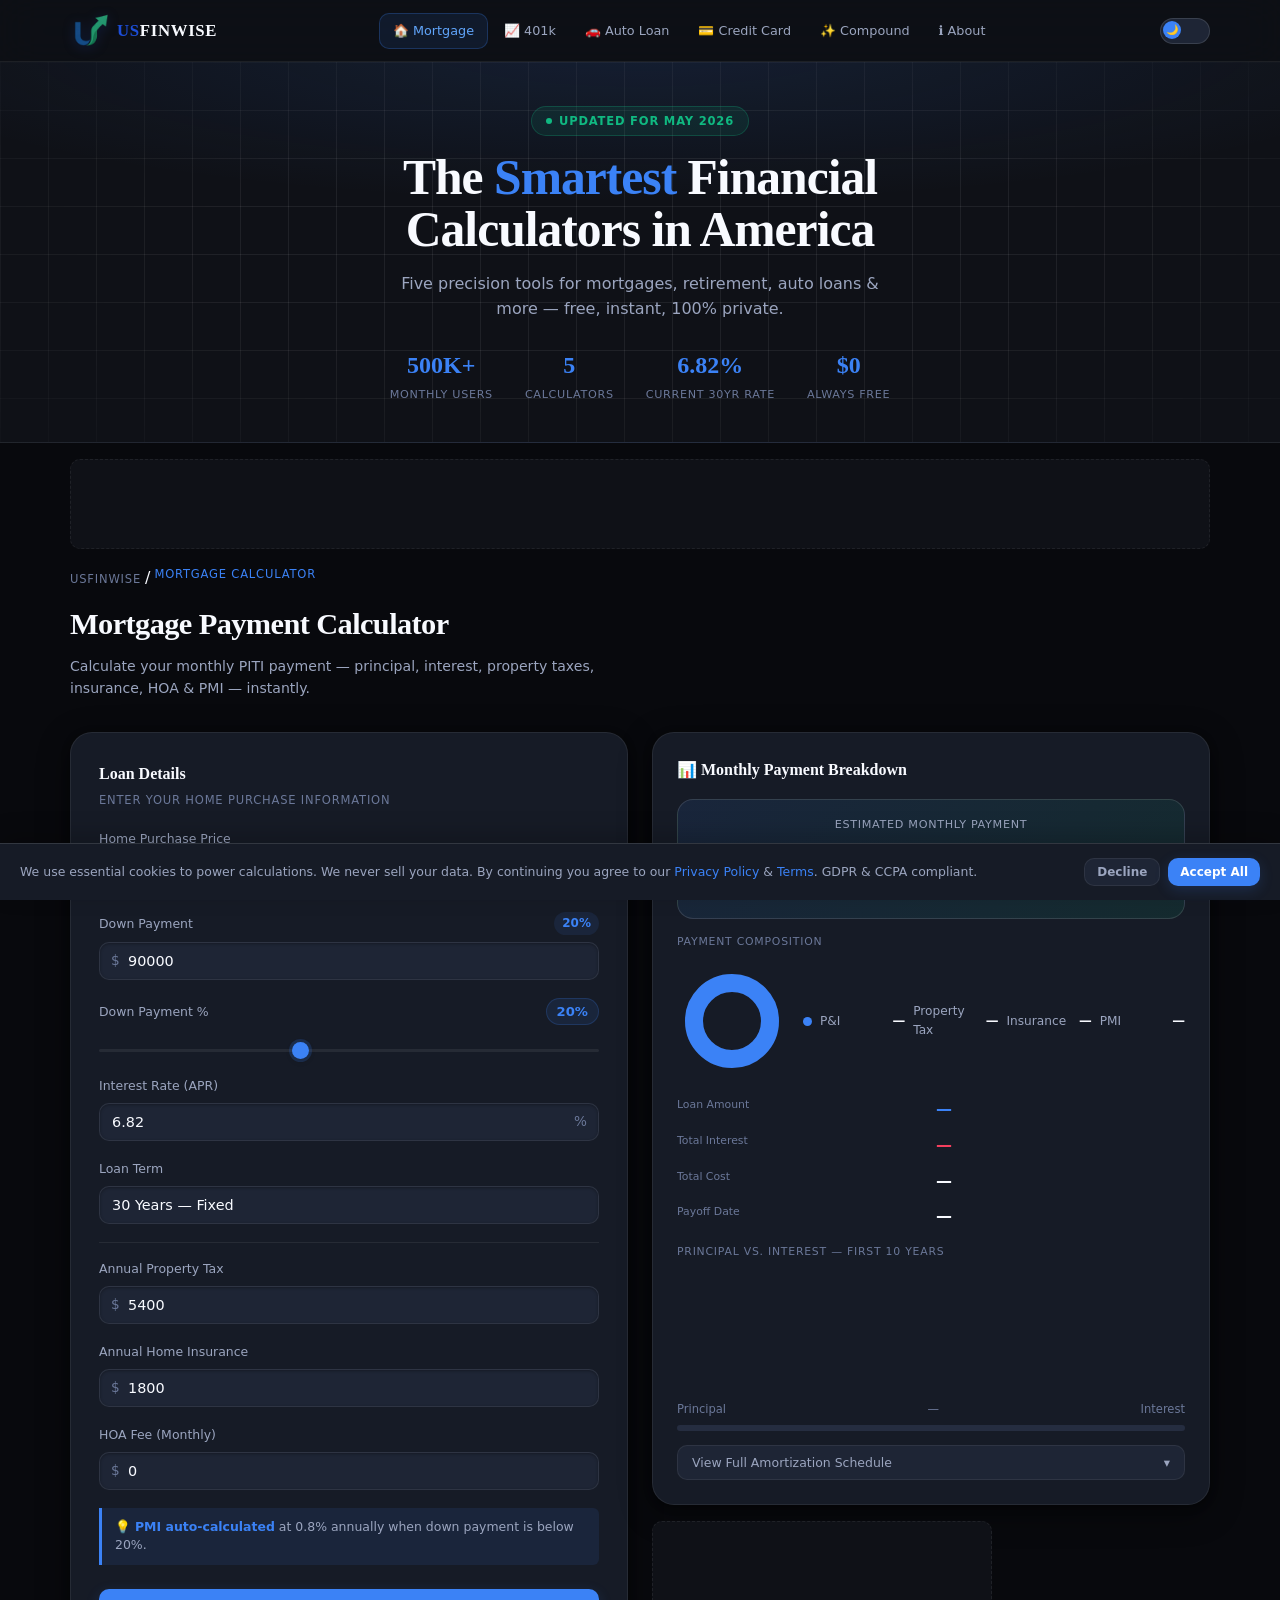
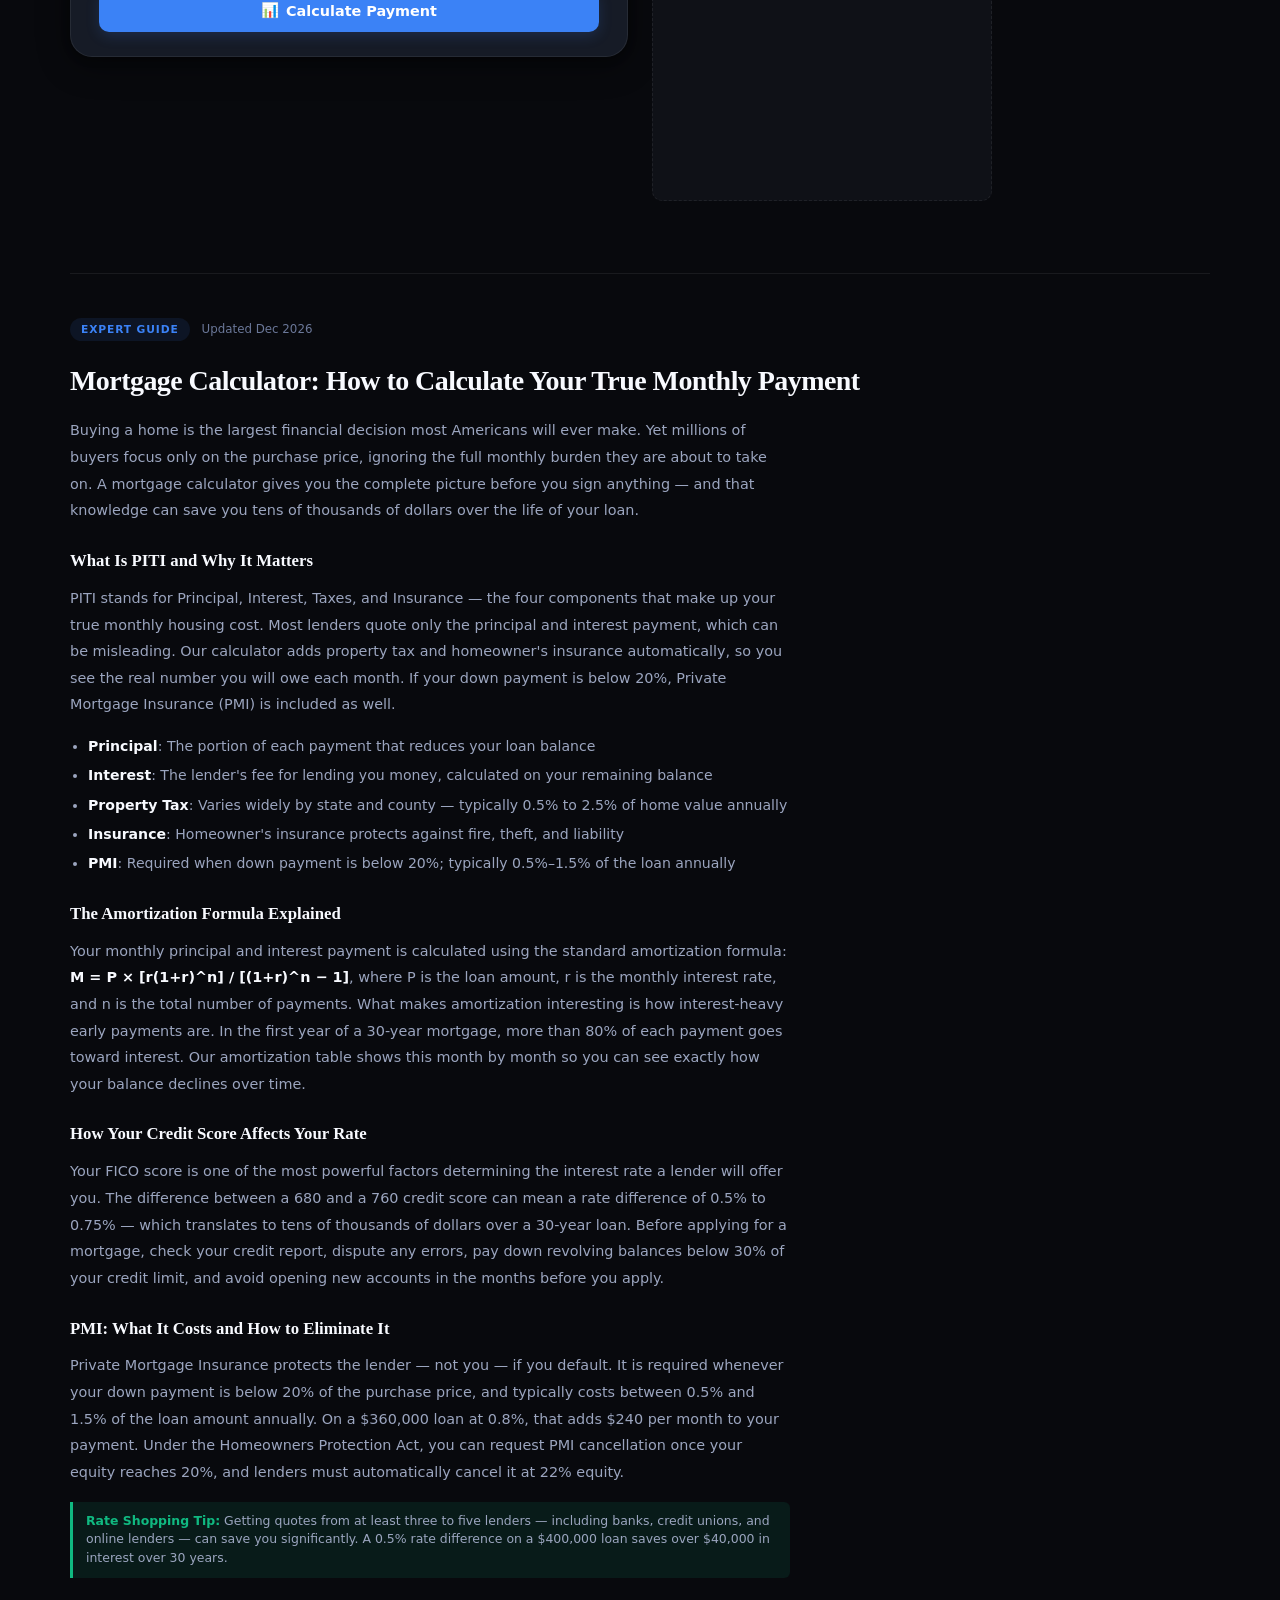
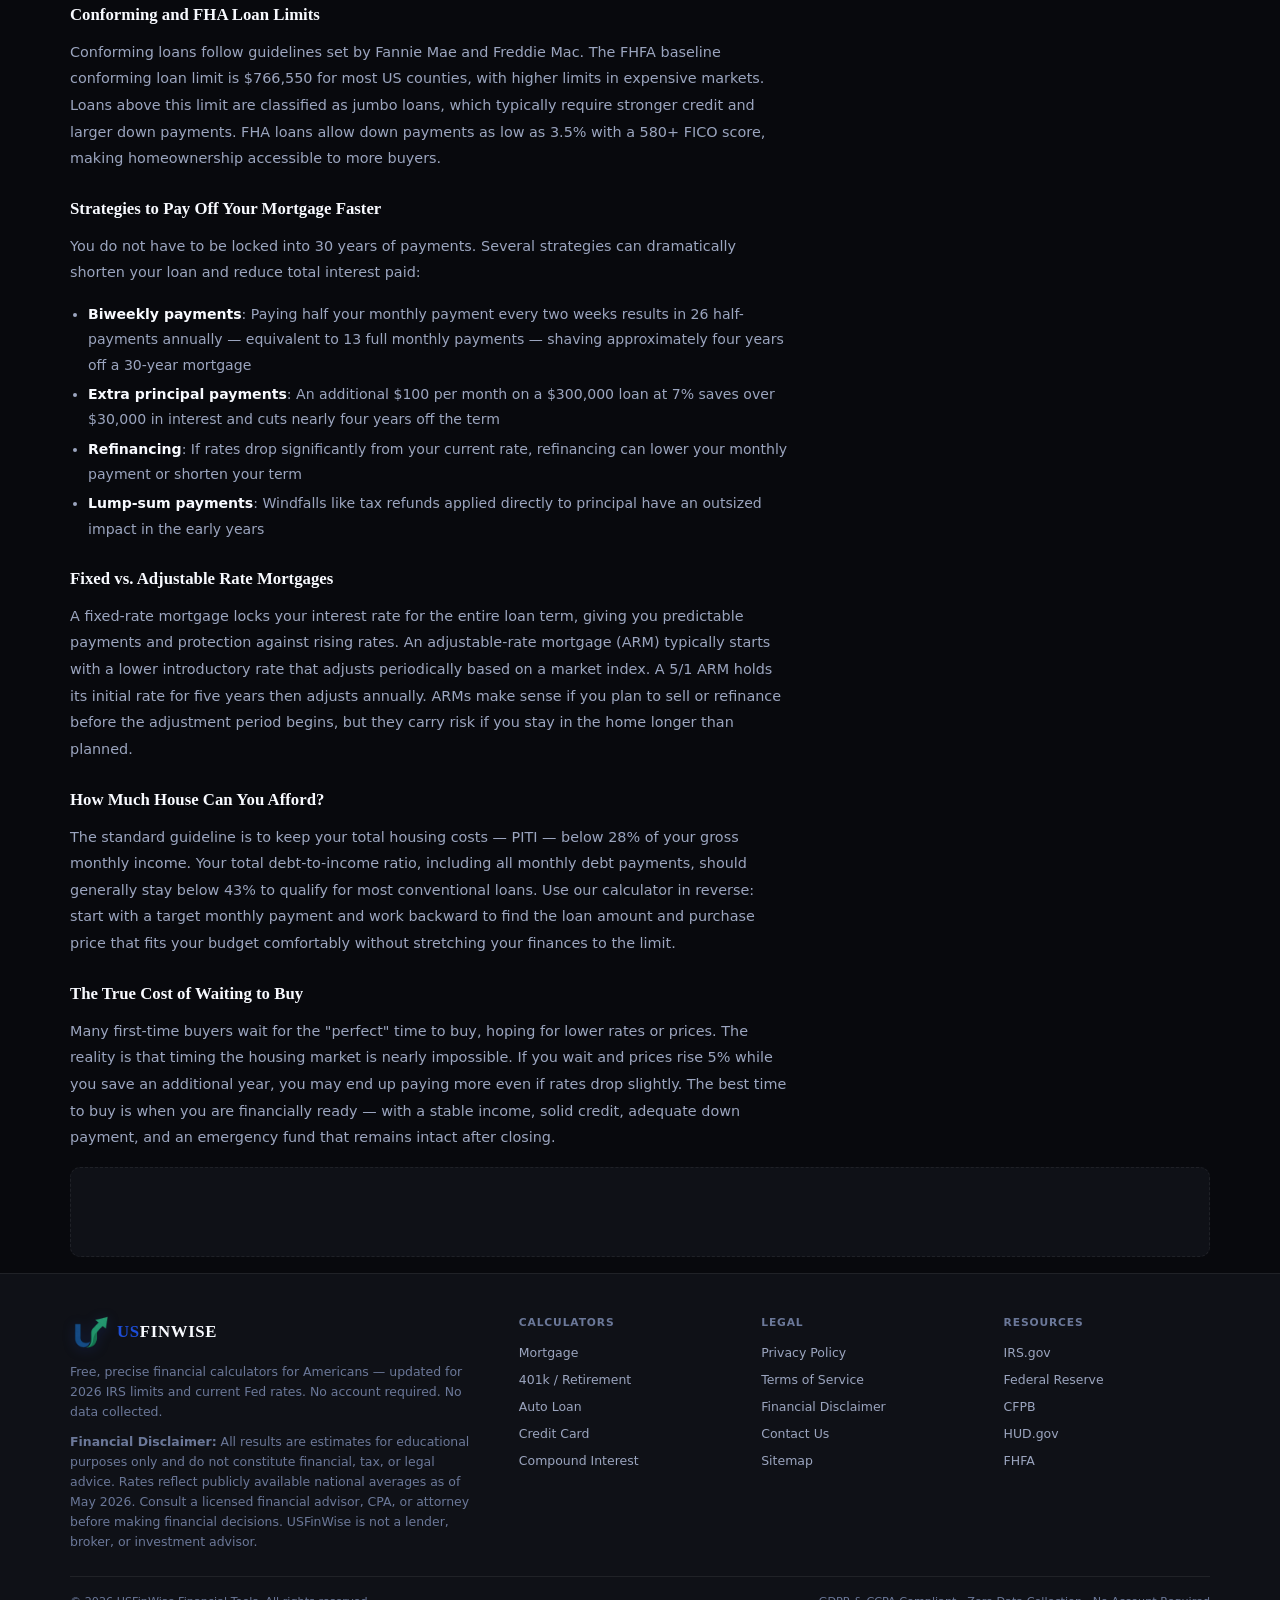
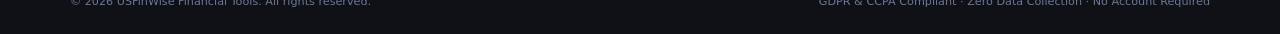
==== commit 3262cec4: "add real logo to navbar and footer" ====
--- a/index.html
+++ b/index.html
@@ -26,7 +26,10 @@
 <meta name="twitter:title" content="Mortgage Calculator 2026 | USFinWise — Free PITI, PMI & Amortization"/>
 <meta name="twitter:description" content="Free mortgage calculator 2026. Calculate your full PITI monthly payment — principal, interest, property taxes, insurance & PMI. Trusted by 500K+ Americans."/>
 <meta name="twitter:image" content="https://usfinwise.com/og-image.png"/>
-<link rel="icon" href="/favicon.ico" sizes="any"/>
+<link rel="icon" type="image/x-icon" href="/favicon.ico"/>
+<link rel="icon" type="image/png" sizes="32x32" href="/favicon-32x32.png"/>
+<link rel="icon" type="image/png" sizes="16x16" href="/favicon-16x16.png"/>
+<link rel="apple-touch-icon" sizes="180x180" href="/apple-touch-icon.png"/>
 <link rel="canonical" href="https://usfinwise.com/"/>
 <link rel="sitemap" type="application/xml" title="Sitemap" href="/sitemap.xml"/>
 <script type="application/ld+json">
@@ -113,18 +116,7 @@
 <nav id="navbar" role="navigation" aria-label="Main navigation">
   <div class="container nav-wrap">
     <a class="logo" href="/" aria-label="USFinWise — Free US Financial Calculators">
-      <svg class="logo-svg" width="38" height="38" viewBox="0 0 38 38" fill="none" xmlns="http://www.w3.org/2000/svg" role="img" aria-hidden="true">
-        <title>USFinWise logo</title>
-        <path d="M7 6 L7 24 Q7 33 19 33 Q31 33 31 24 L31 6" stroke="#1e40af" stroke-width="5.5" stroke-linecap="round" fill="none"/>
-        <path d="M19 30 Q22 22 28 10" stroke="url(#nav-arrow-grad)" stroke-width="4" stroke-linecap="round" fill="none"/>
-        <polygon points="28,10 21,11 27,17" fill="#059669"/>
-        <defs>
-          <linearGradient id="nav-arrow-grad" x1="19" y1="30" x2="28" y2="10" gradientUnits="userSpaceOnUse">
-            <stop offset="0%" stop-color="#065f46"/>
-            <stop offset="100%" stop-color="#10b981"/>
-          </linearGradient>
-        </defs>
-      </svg>
+      <img src="/logo-192.png" alt="USFinWise logo" class="logo-svg" width="38" height="38" loading="eager"/>
       <div class="logo-text-wrap">
         <span class="logo-name"><span class="logo-us">US</span>FINWISE</span>
       </div>
@@ -449,18 +441,7 @@
     <div class="footer-grid">
       <div class="f-brand">
         <a class="logo" href="/" aria-label="USFinWise home">
-          <svg class="logo-svg" width="36" height="36" viewBox="0 0 38 38" fill="none" xmlns="http://www.w3.org/2000/svg" role="img" aria-hidden="true">
-            <title>USFinWise logo</title>
-            <path d="M7 6 L7 24 Q7 33 19 33 Q31 33 31 24 L31 6" stroke="#1e40af" stroke-width="5.5" stroke-linecap="round" fill="none"/>
-            <path d="M19 30 Q22 22 28 10" stroke="url(#footer-arrow-grad)" stroke-width="4" stroke-linecap="round" fill="none"/>
-            <polygon points="28,10 21,11 27,17" fill="#059669"/>
-            <defs>
-              <linearGradient id="footer-arrow-grad" x1="19" y1="30" x2="28" y2="10" gradientUnits="userSpaceOnUse">
-                <stop offset="0%" stop-color="#065f46"/>
-                <stop offset="100%" stop-color="#10b981"/>
-              </linearGradient>
-            </defs>
-          </svg>
+          <img src="/logo-192.png" alt="USFinWise logo" class="logo-svg" width="36" height="36" loading="lazy"/>
           <div class="logo-text-wrap">
             <span class="logo-name"><span class="logo-us">US</span>FINWISE</span>
           </div>
